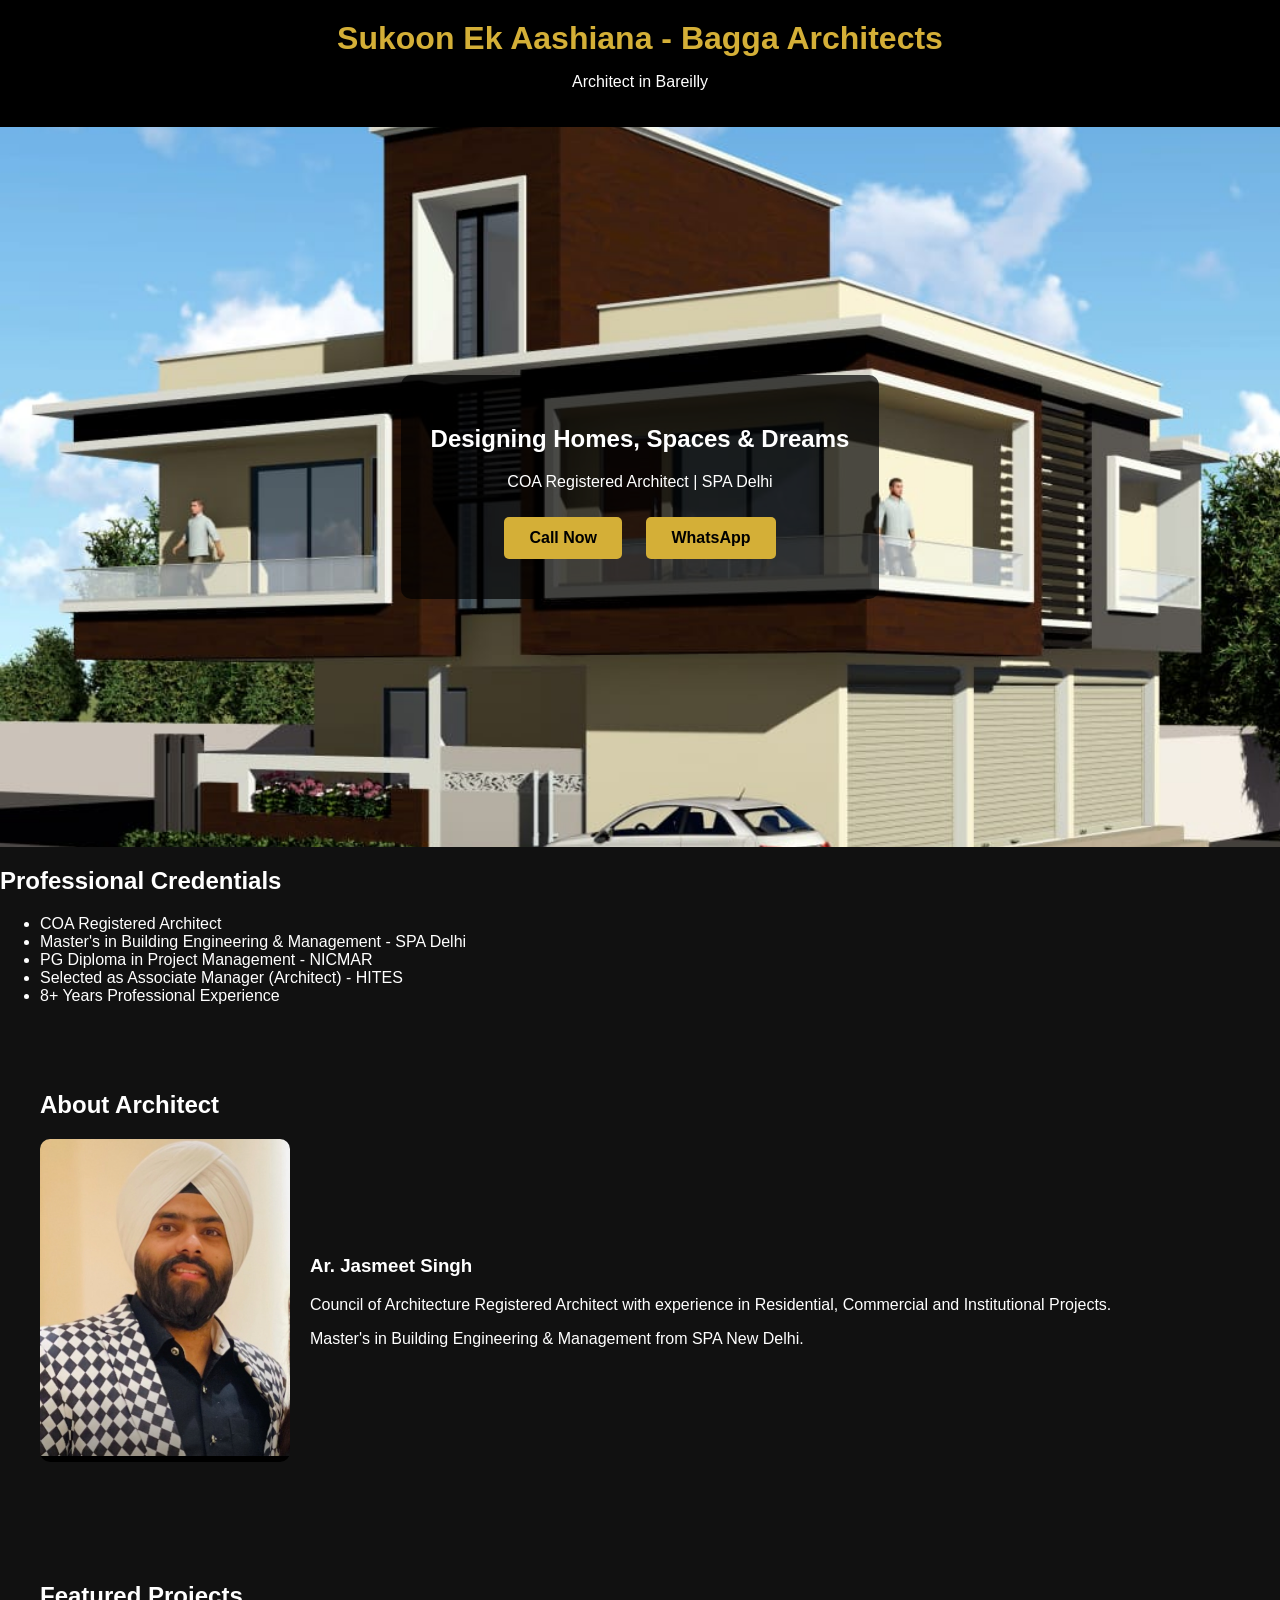
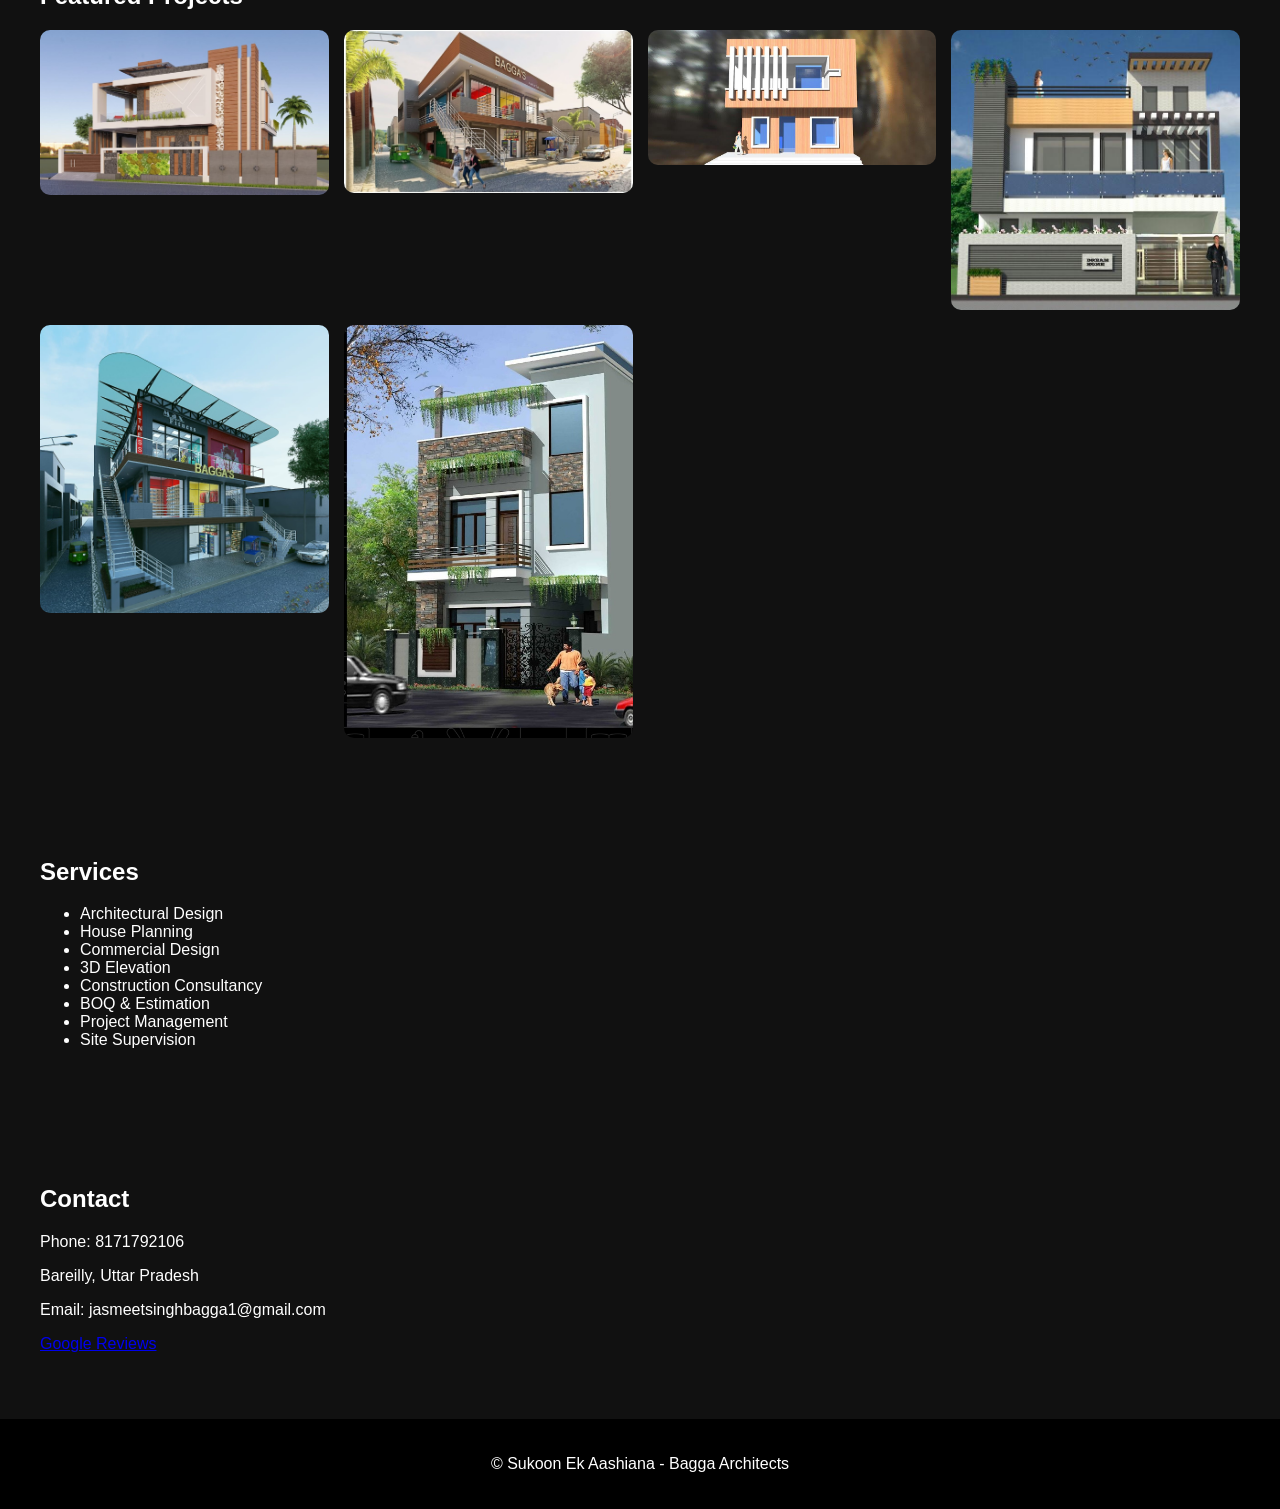
==== index.html @ 209f37e5 "Update index.html" ====
<!DOCTYPE html>
<html lang="en">
<head>
<meta charset="UTF-8">
<meta name="viewport" content="width=device-width, initial-scale=1.0">

<title>Architect in Bareilly | Sukoon Ek Aashiana - Bagga Architects</title>

<meta name="description" content="Architect in Bareilly. Residential, Commercial, Institutional Design, Construction Consultancy, BOQ, Estimation and Project Management by Jasmeet Singh.">

<style>
body{
margin:0;
font-family:Arial,sans-serif;
background:#111;
color:white;
}

header{
background:#000;
padding:20px;
text-align:center;
}

header h1{
color:#d4af37;
margin:0;
}

.hero{
height:80vh;
background:url('Image/hero-house.jpg');
background-size:cover;
background-position:center;
display:flex;
align-items:center;
justify-content:center;
text-align:center;
}

.hero-content{
background:rgba(0,0,0,0.7);
padding:30px;
border-radius:10px;
}

.btn{
display:inline-block;
margin:10px;
padding:12px 25px;
background:#d4af37;
color:black;
text-decoration:none;
font-weight:bold;
border-radius:5px;
}

section{
padding:50px 20px;
max-width:1200px;
margin:auto;
}

.gallery{
display:grid;
grid-template-columns:repeat(auto-fit,minmax(250px,1fr));
gap:15px;
}

.gallery img{
width:100%;
border-radius:10px;
}

.about{
display:flex;
flex-wrap:wrap;
gap:20px;
align-items:center;
}

.about img{
width:250px;
border-radius:10px;
}

footer{
background:#000;
padding:20px;
text-align:center;
}
</style>
</head>

<body>

<header>
<h1>Sukoon Ek Aashiana - Bagga Architects</h1>
<p>Architect in Bareilly</p>
</header>

<div class="hero">
<div class="hero-content">
<h2>Designing Homes, Spaces & Dreams</h2>
<p>COA Registered Architect | SPA Delhi</p>

<a class="btn" href="tel:+918171792106">Call Now</a>

<a class="btn" href="https://wa.me/918171792106">
WhatsApp
</a>
</div>
</div>

  <h2>Professional Credentials</h2>

<ul>
<li>COA Registered Architect</li>
<li>Master's in Building Engineering & Management - SPA Delhi</li>
<li>PG Diploma in Project Management - NICMAR</li>
<li>Selected as Associate Manager (Architect) - HITES</li>
<li>8+ Years Professional Experience</li>
</ul>
<section>
<h2>About Architect</h2>

<div class="about">

<img src="Image/jasmeet.jpg">

<div>
<h3>Ar. Jasmeet Singh</h3>

<p>
Council of Architecture Registered Architect with experience in
Residential, Commercial and Institutional Projects.
</p>

<p>
Master's in Building Engineering & Management from SPA New Delhi.
</p>

</div>

</div>

</section>

<section>

<h2>Featured Projects</h2>

<div class="gallery">

<img src="Image/project1.jpeg">
<img src="Image/project2.jpg">
<img src="Image/project11.jpg">
<img src="Image/project12.jpg">
<img src="Image/project14.jpg">
<img src="Image/project15.jpg">

</div>

</section>

<section>

<h2>Services</h2>

<ul>
<li>Architectural Design</li>
<li>House Planning</li>
<li>Commercial Design</li>
<li>3D Elevation</li>
<li>Construction Consultancy</li>
<li>BOQ & Estimation</li>
<li>Project Management</li>
<li>Site Supervision</li>
</ul>

</section>

<section>

<h2>Contact</h2>

<p>Phone: 8171792106</p>

<p>Bareilly, Uttar Pradesh</p>
<p>Email: jasmeetsinghbagga1@gmail.com</p>
  <p><a href="https://share.google/xzBIRqUOf7wtdT0RO">Google Reviews</a></p>
</section>

<footer>

<p>© Sukoon Ek Aashiana - Bagga Architects</p>

</footer>

</body>
</html>
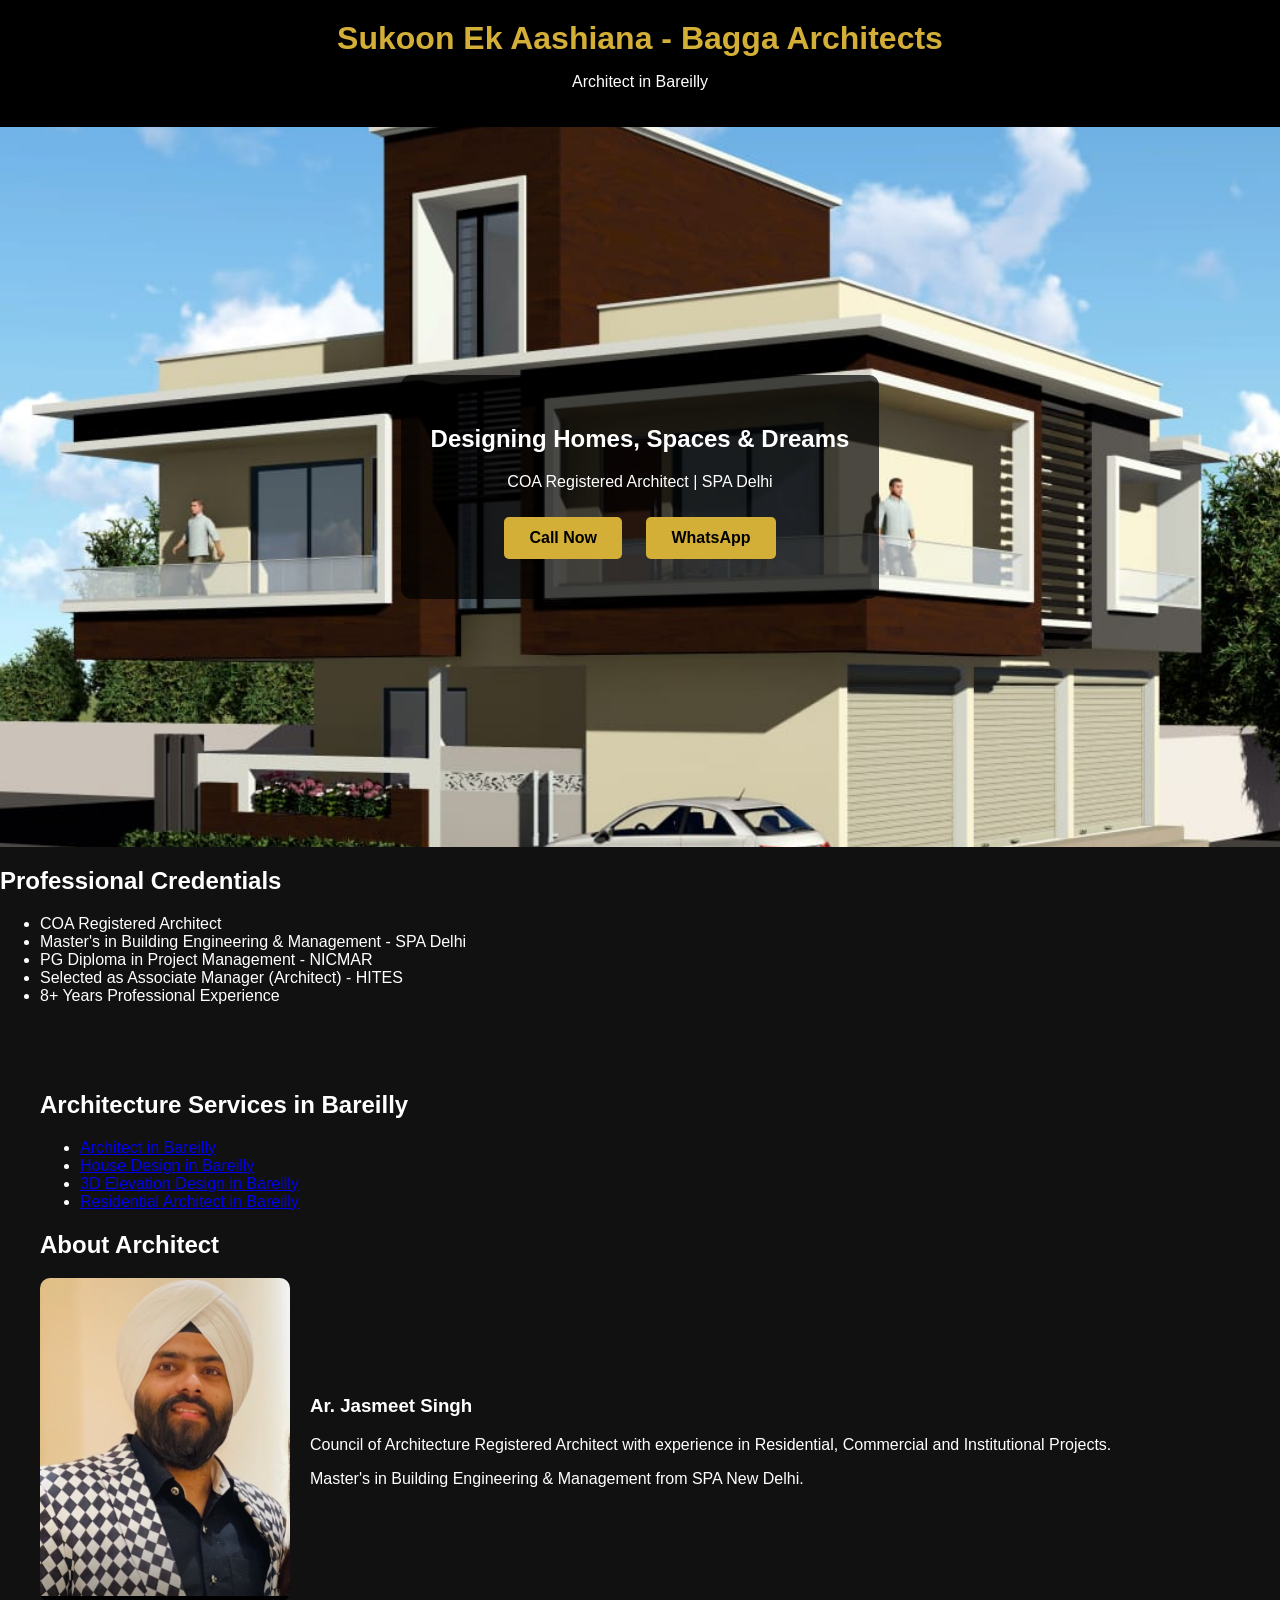
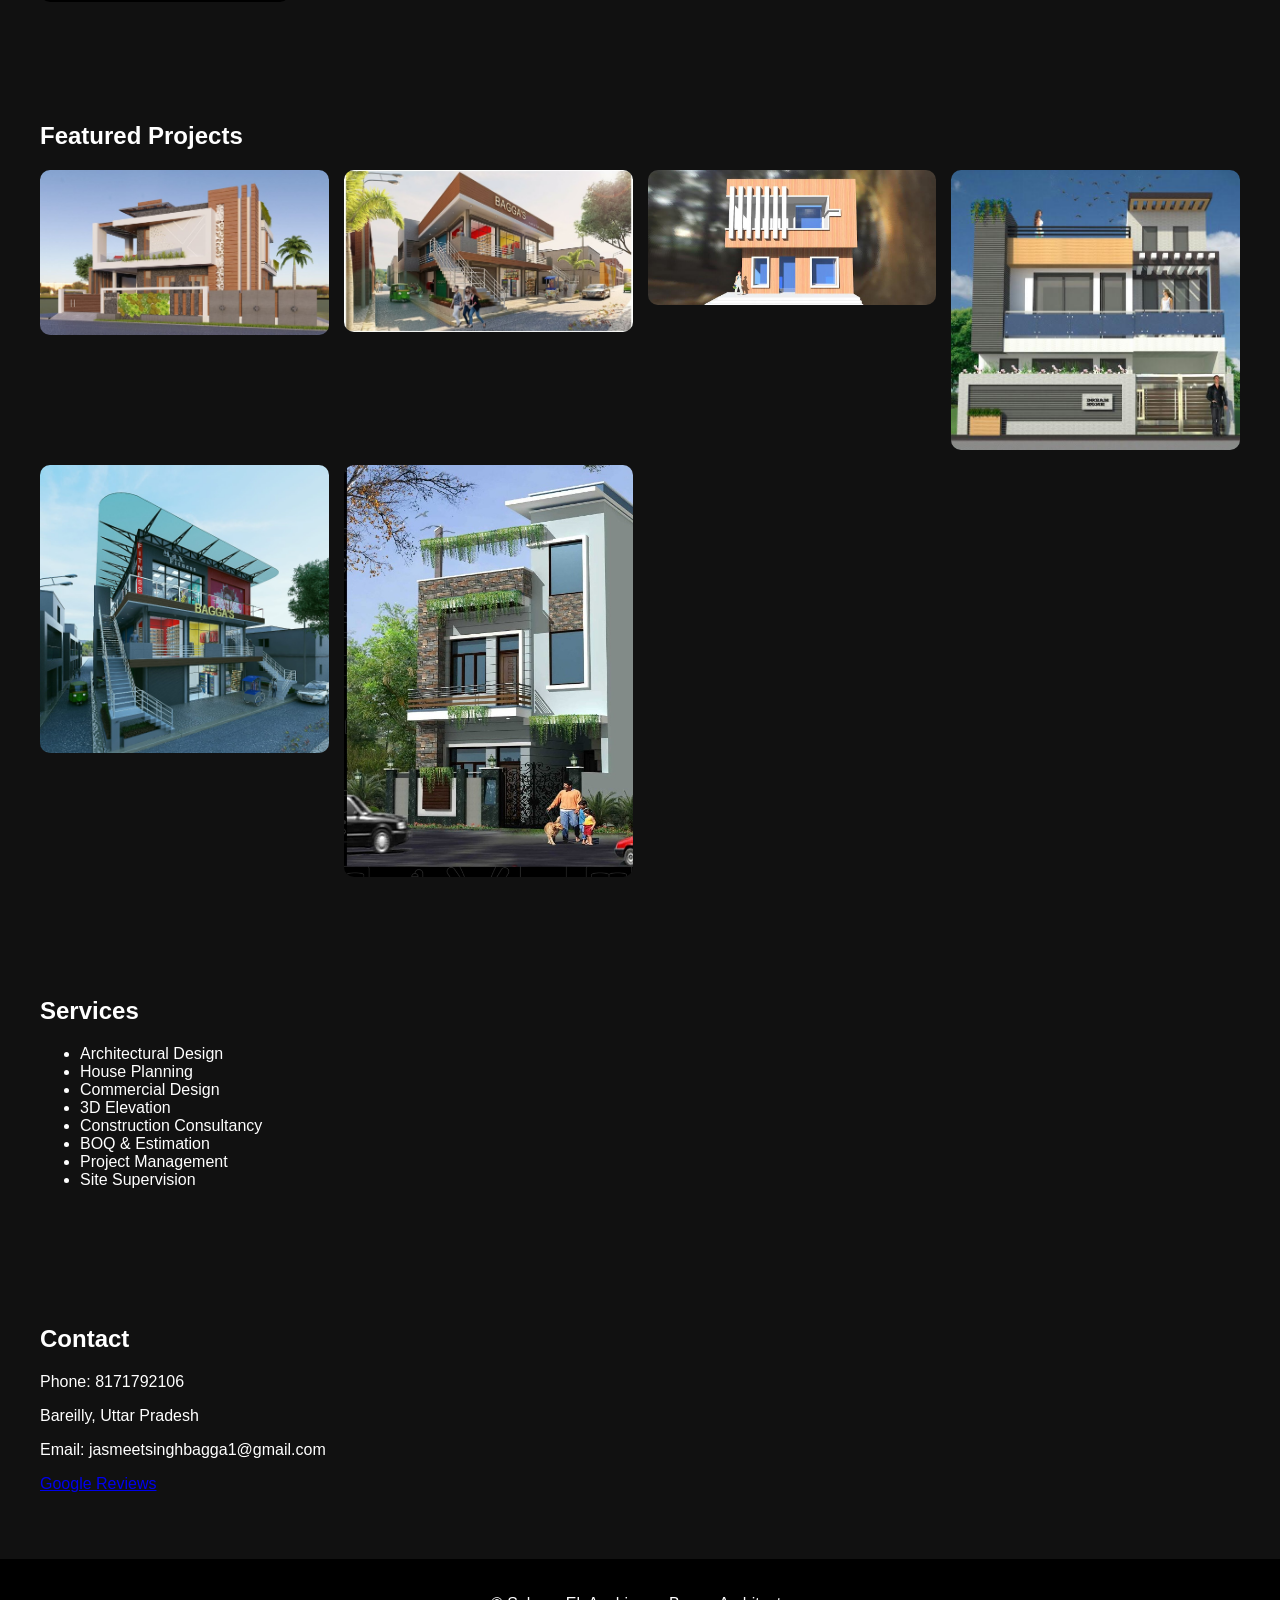
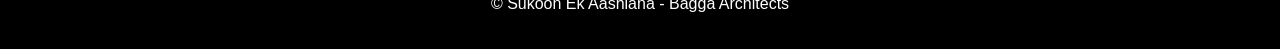
==== commit 12629404: "Update index.html" ====
--- a/index.html
+++ b/index.html
@@ -122,6 +122,14 @@
 <li>8+ Years Professional Experience</li>
 </ul>
 <section>
+  <h2>Architecture Services in Bareilly</h2>
+
+<ul>
+<li><a href="architect-in-bareilly.html">Architect in Bareilly</a></li>
+<li><a href="house-design-in-bareilly.html">House Design in Bareilly</a></li>
+<li><a href="3d-elevation-design-bareilly.html">3D Elevation Design in Bareilly</a></li>
+<li><a href="residential-architect-bareilly.html">Residential Architect in Bareilly</a></li>
+</ul>
 <h2>About Architect</h2>
 
 <div class="about">
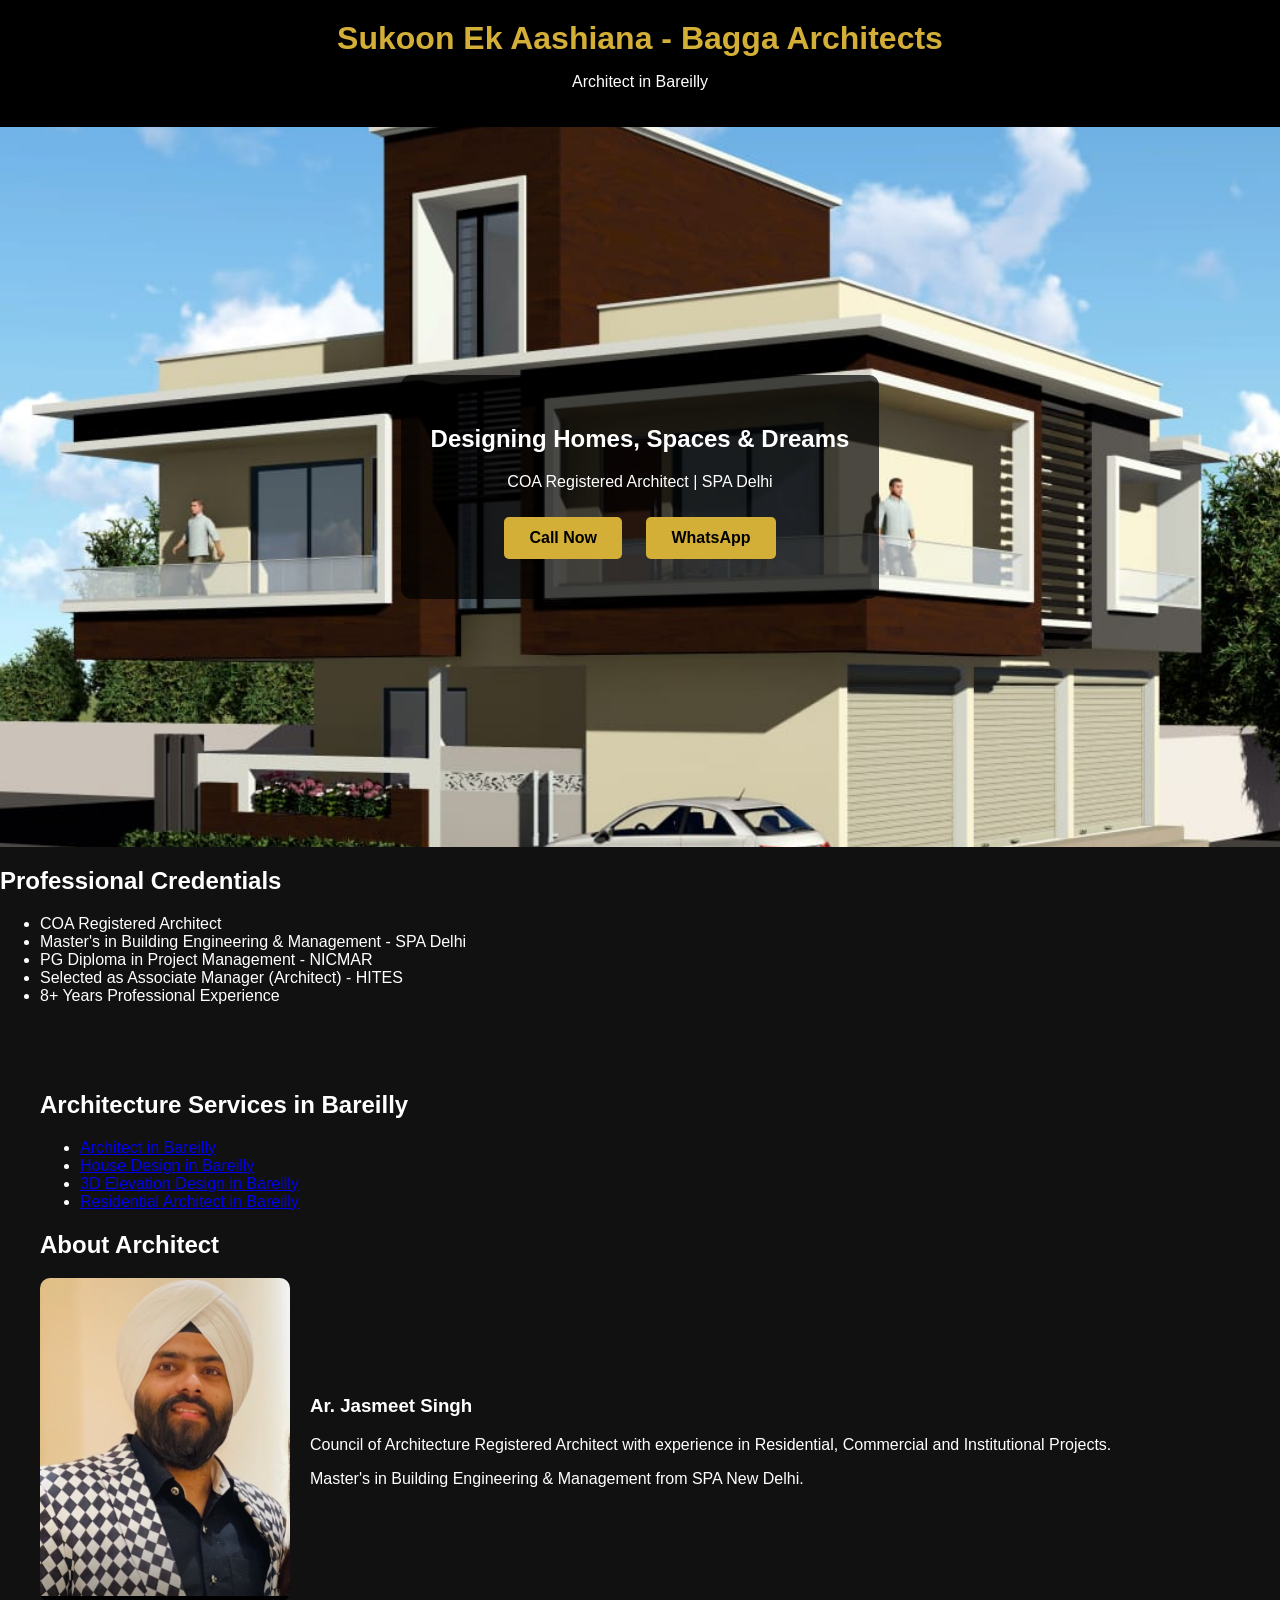
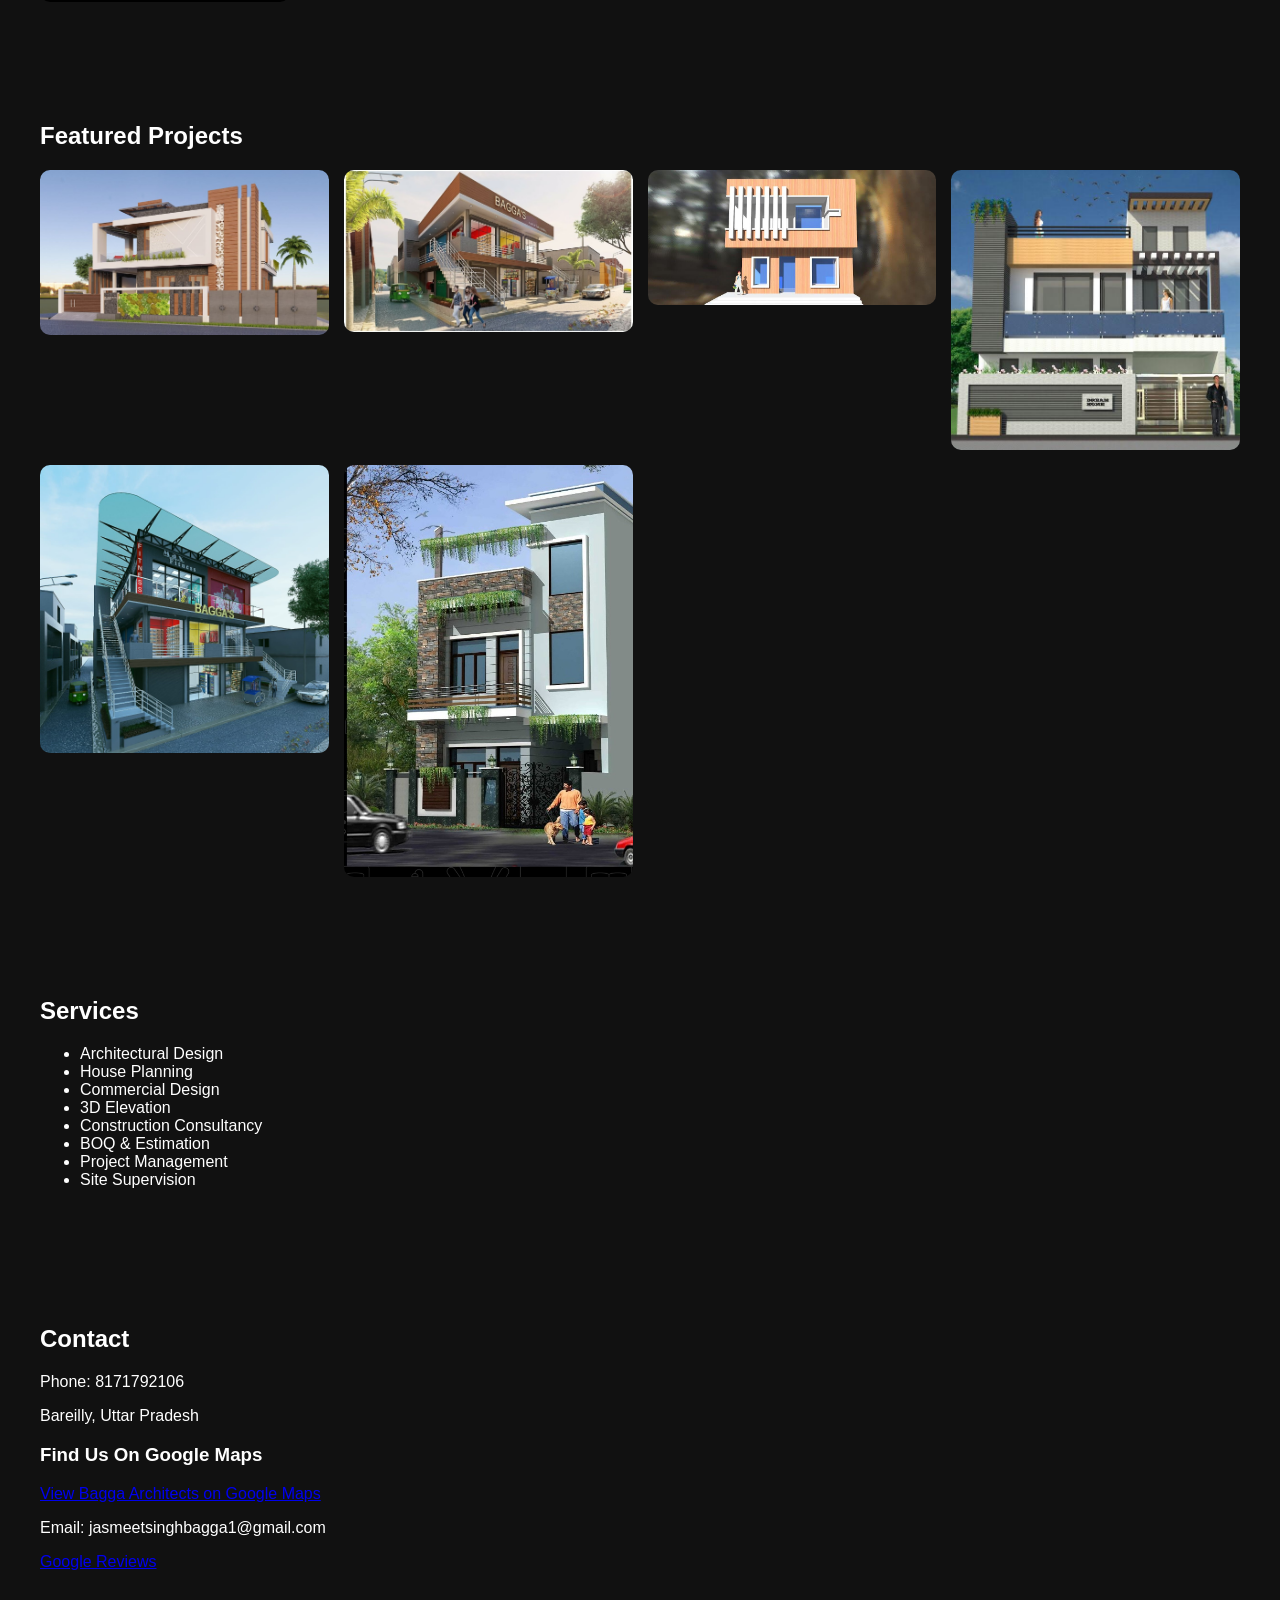
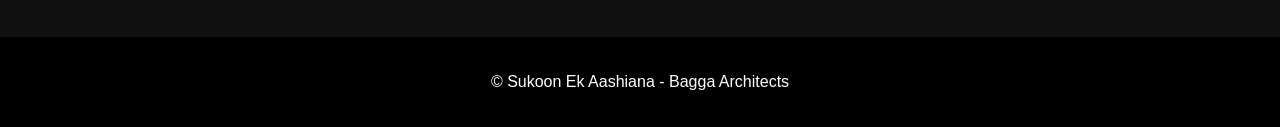
==== commit 6fd5b83e: "Update index.html" ====
--- a/index.html
+++ b/index.html
@@ -195,6 +195,13 @@
 <p>Phone: 8171792106</p>
 
 <p>Bareilly, Uttar Pradesh</p>
+  <h3>Find Us On Google Maps</h3>
+
+<p>
+<a href="https://maps.app.goo.gl/VKRRANq7uFCwUkdYA" target="_blank">
+View Bagga Architects on Google Maps
+</a>
+</p>
 <p>Email: jasmeetsinghbagga1@gmail.com</p>
   <p><a href="https://share.google/xzBIRqUOf7wtdT0RO">Google Reviews</a></p>
 </section>
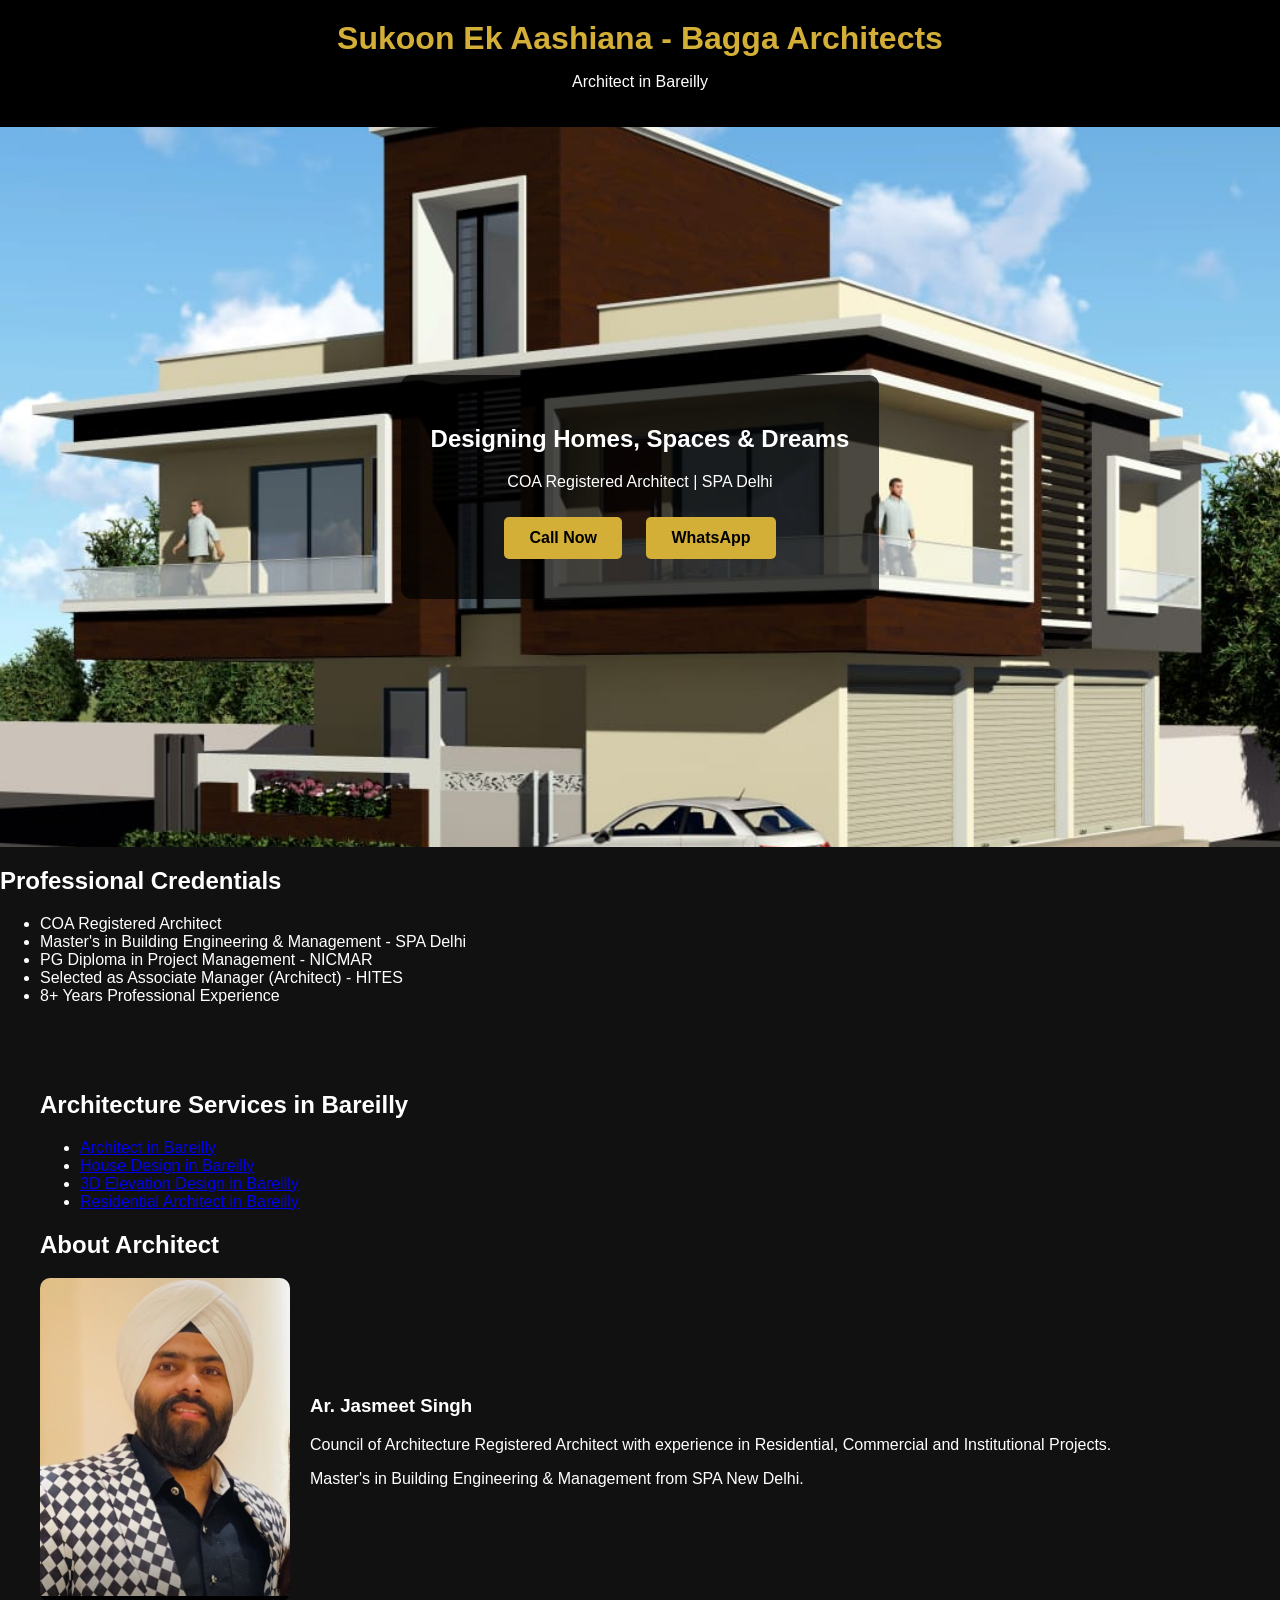
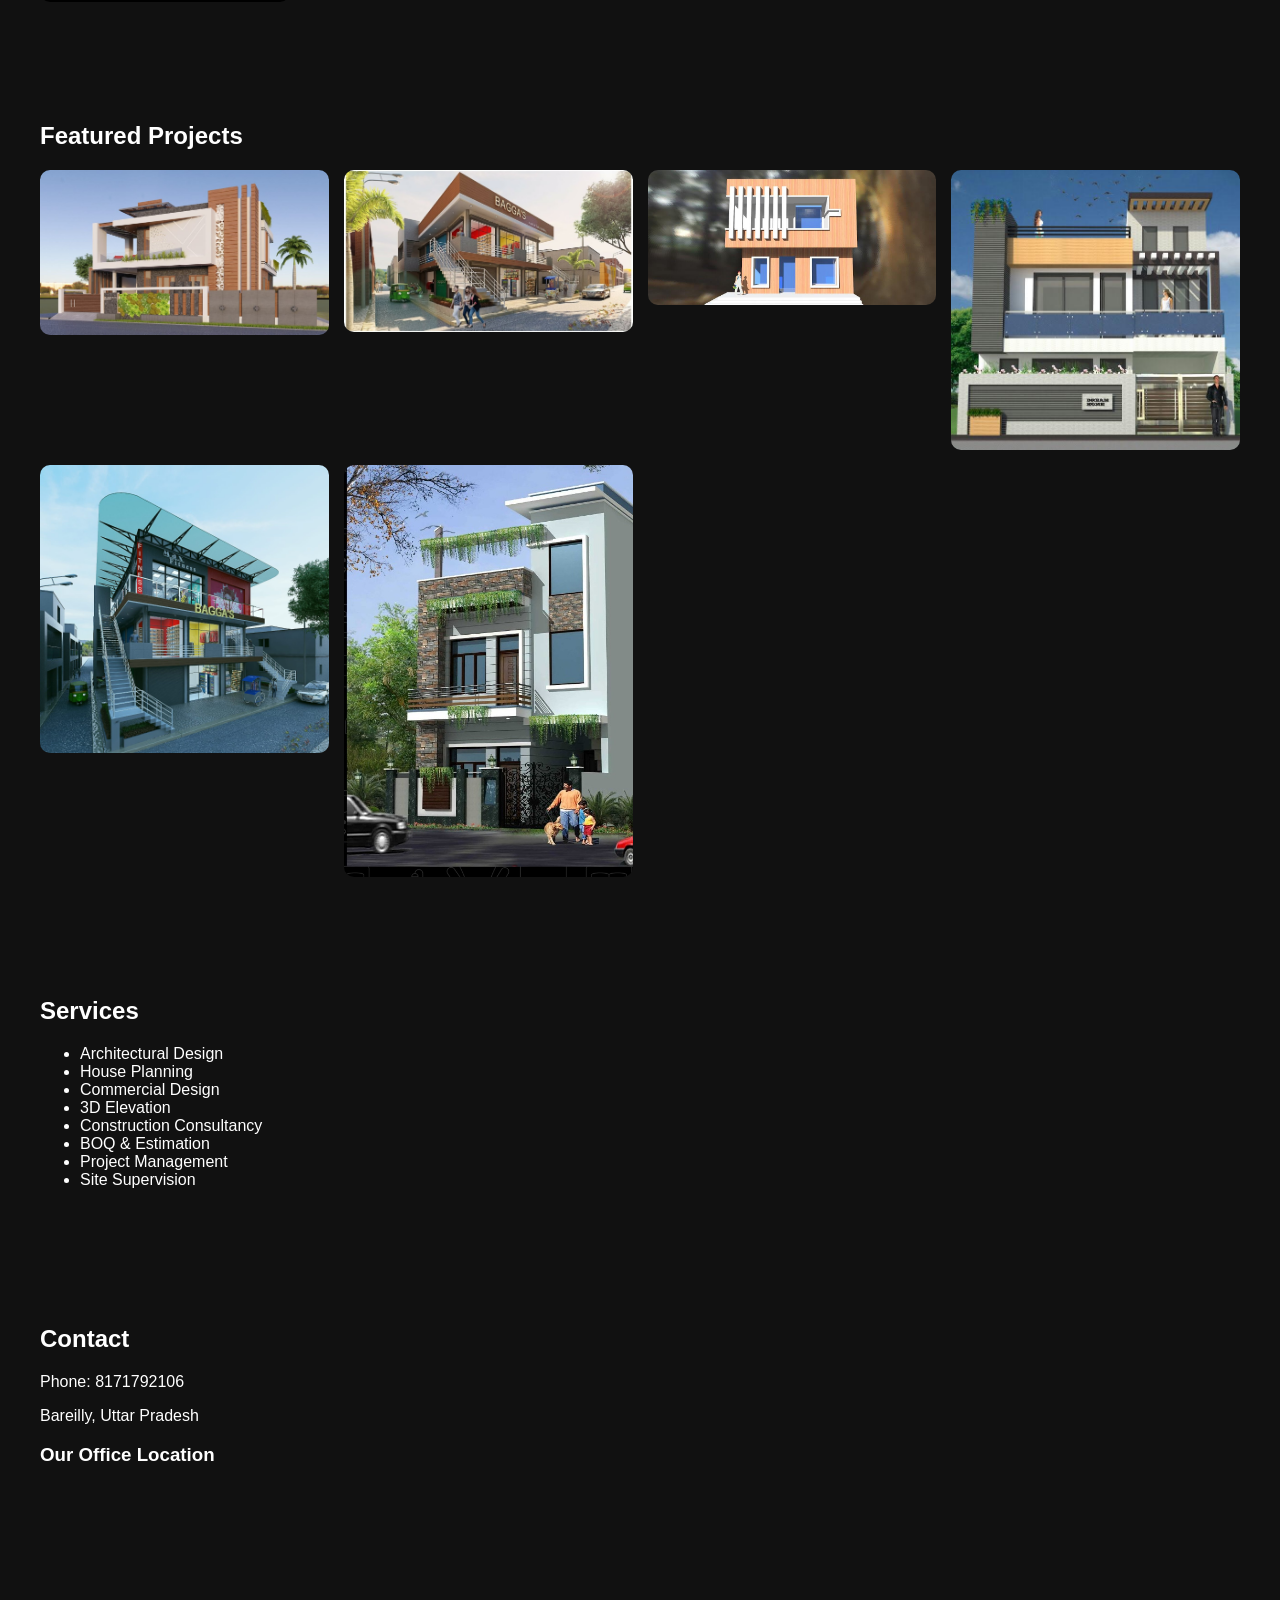
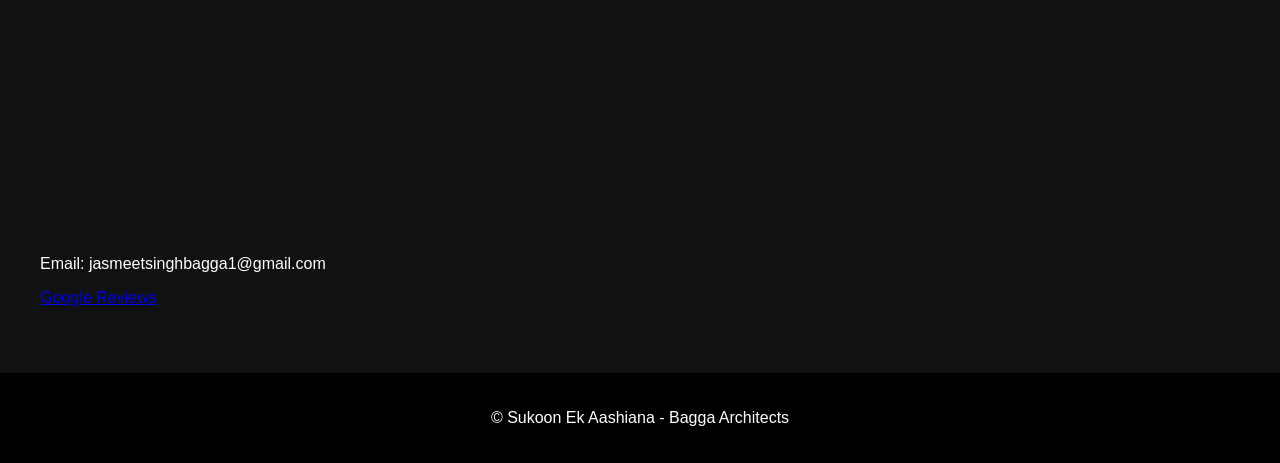
==== commit f03b2e61: "Update index.html" ====
--- a/index.html
+++ b/index.html
@@ -195,13 +195,17 @@
 <p>Phone: 8171792106</p>
 
 <p>Bareilly, Uttar Pradesh</p>
-  <h3>Find Us On Google Maps</h3>
-
-<p>
-<a href="https://maps.app.goo.gl/VKRRANq7uFCwUkdYA" target="_blank">
-View Bagga Architects on Google Maps
-</a>
-</p>
+  <h3>Our Office Location</h3>
+
+<iframe
+src="https://www.google.com/maps/embed?pb=!1m18!1m12!1m3!1d3511.6500012815454!2d79.39965247502306!3d28.339191797341957!2m3!1f0!2f0!3f0!3m2!1i1024!2i768!4f13.1!3m3!1m2!1s0x39a000b80d1561a7%3A0x9f1533798fb9801b!2sSukoon-Ek%20Aashiana%20-Bagga%20Architects%20(%40jva%20architects)!5e0!3m2!1sen!2sin!4v1781080346989!5m2!1sen!2sin"
+width="100%"
+height="350"
+style="border:0;"
+allowfullscreen=""
+loading="lazy"
+referrerpolicy="no-referrer-when-downgrade">
+</iframe>
 <p>Email: jasmeetsinghbagga1@gmail.com</p>
   <p><a href="https://share.google/xzBIRqUOf7wtdT0RO">Google Reviews</a></p>
 </section>
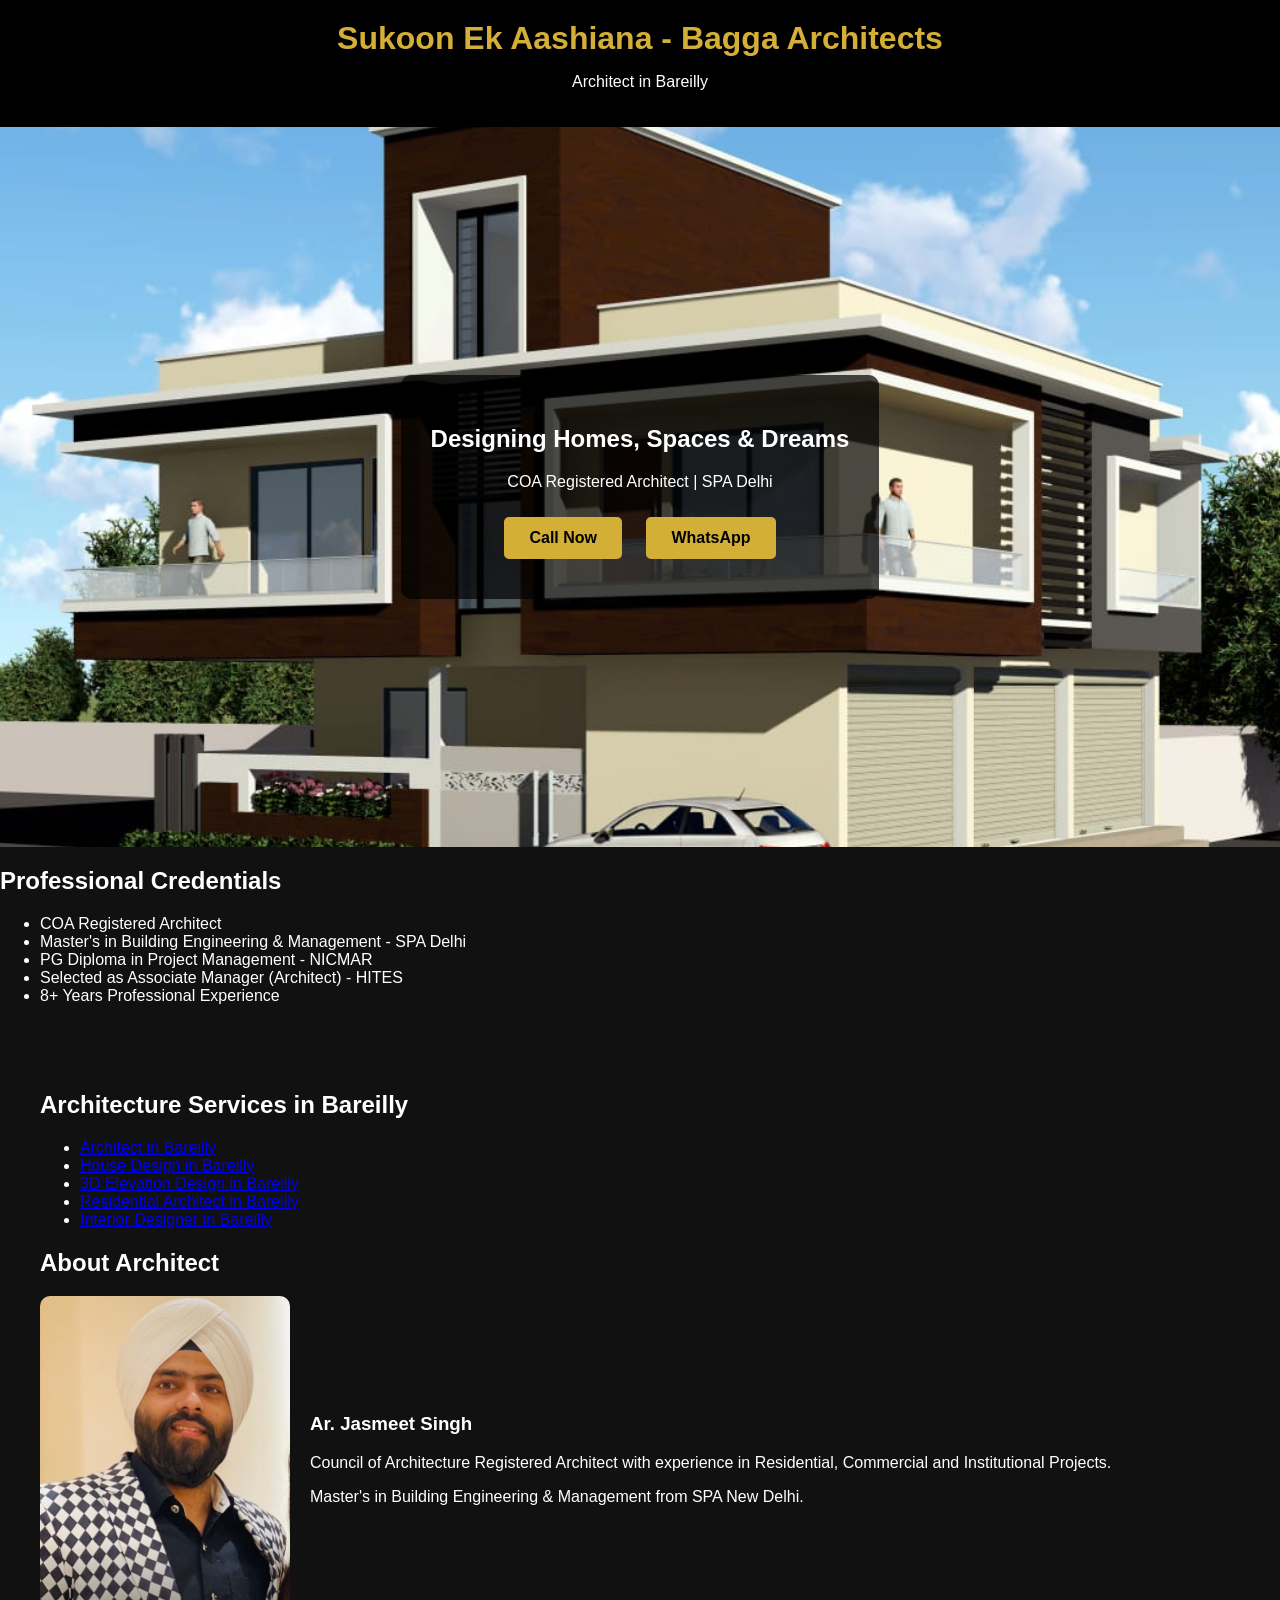
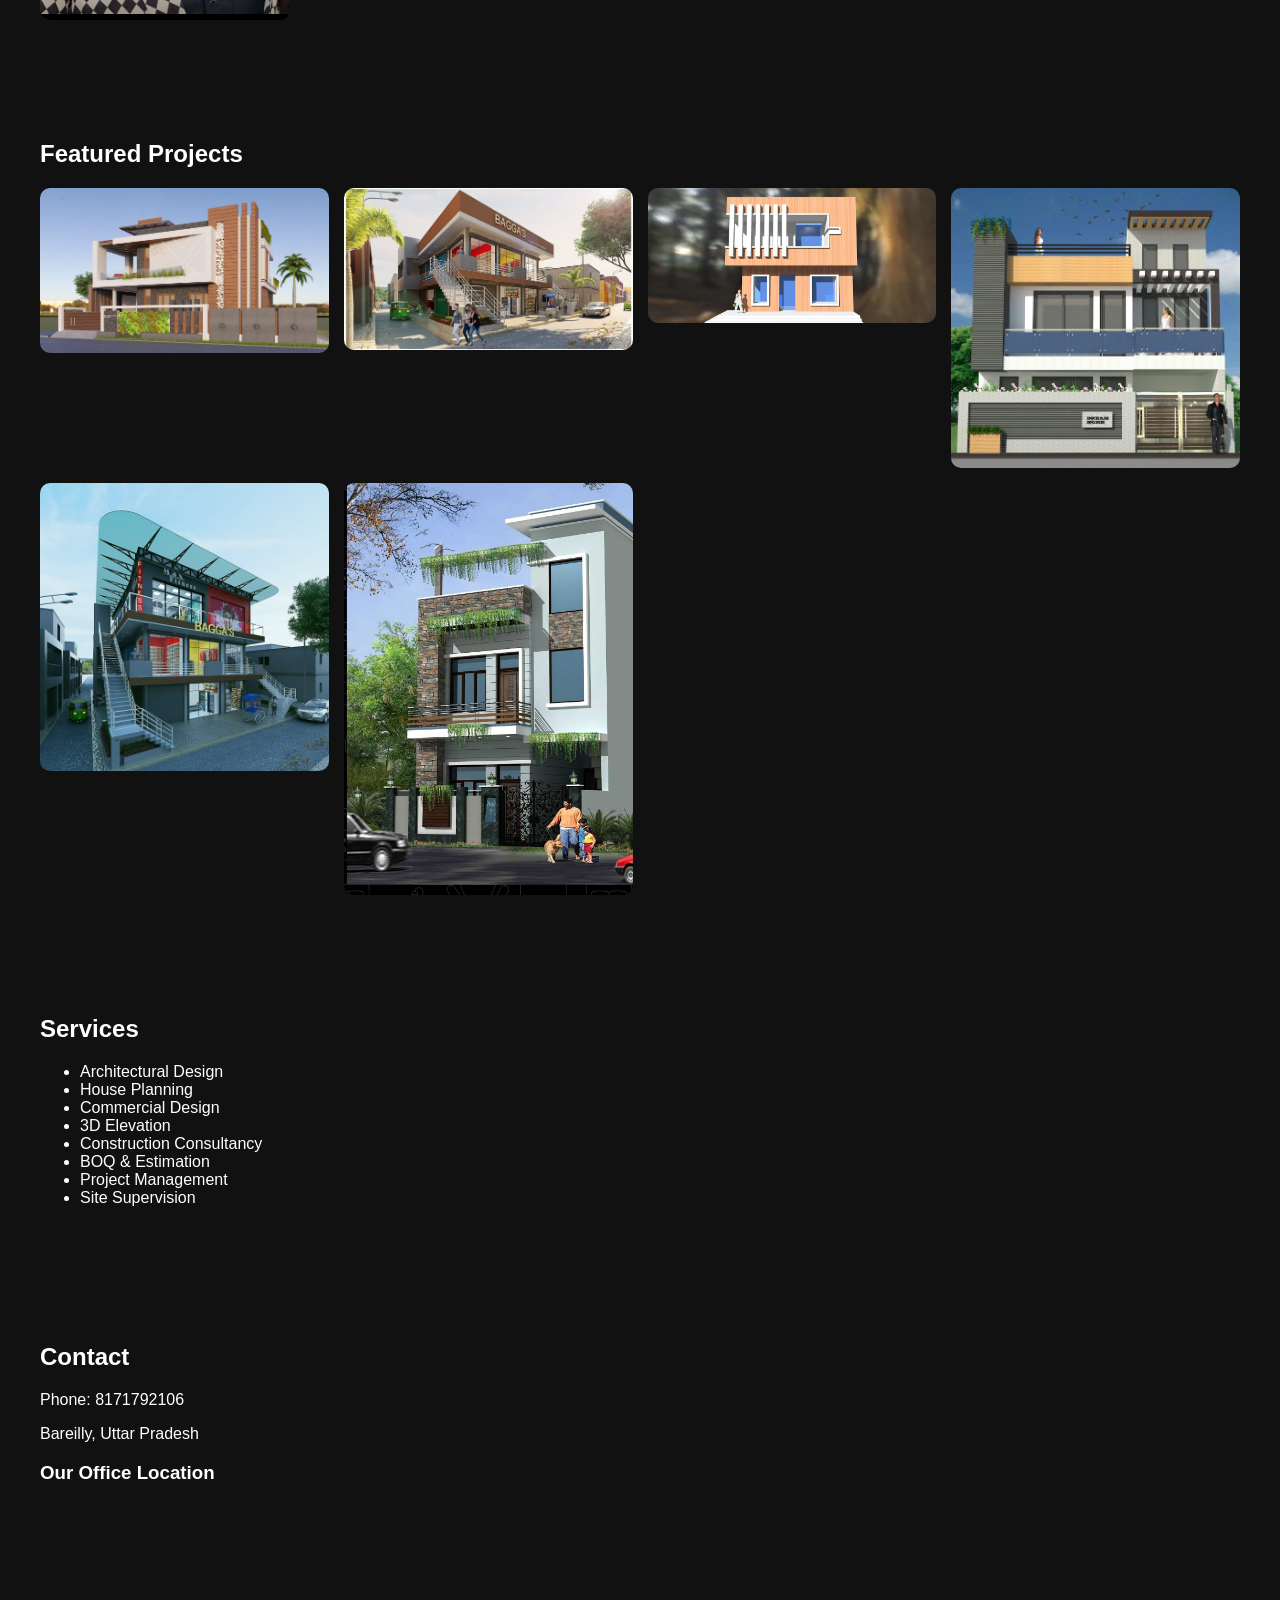
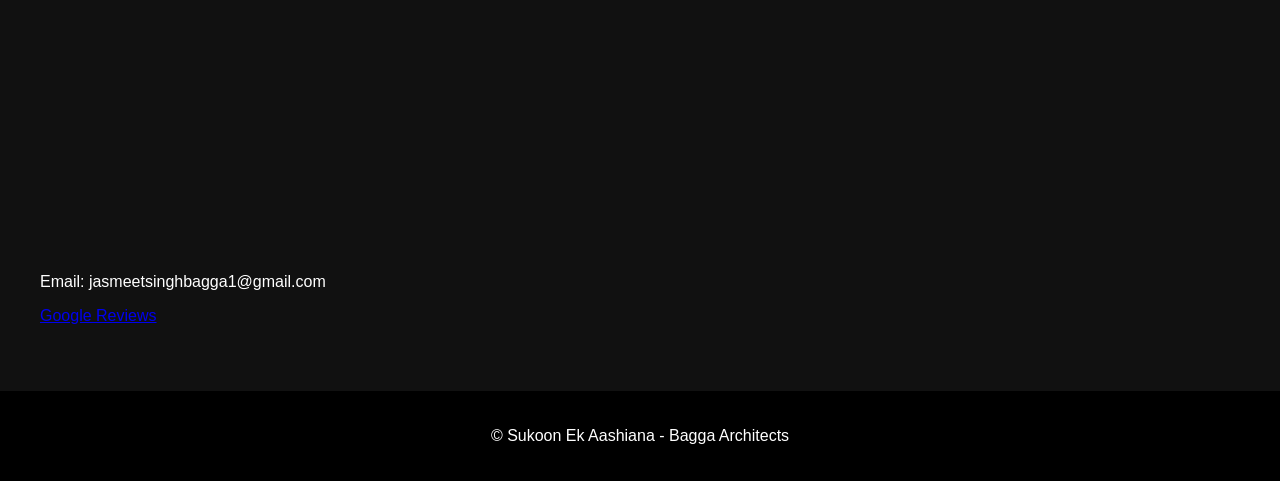
==== commit 8beb2744: "Update index.html" ====
--- a/index.html
+++ b/index.html
@@ -129,6 +129,11 @@
 <li><a href="house-design-in-bareilly.html">House Design in Bareilly</a></li>
 <li><a href="3d-elevation-design-bareilly.html">3D Elevation Design in Bareilly</a></li>
 <li><a href="residential-architect-bareilly.html">Residential Architect in Bareilly</a></li>
+  <li>
+<a href="interior-designer-in-bareilly.html">
+Interior Designer in Bareilly
+</a>
+</li>
 </ul>
 <h2>About Architect</h2>
 
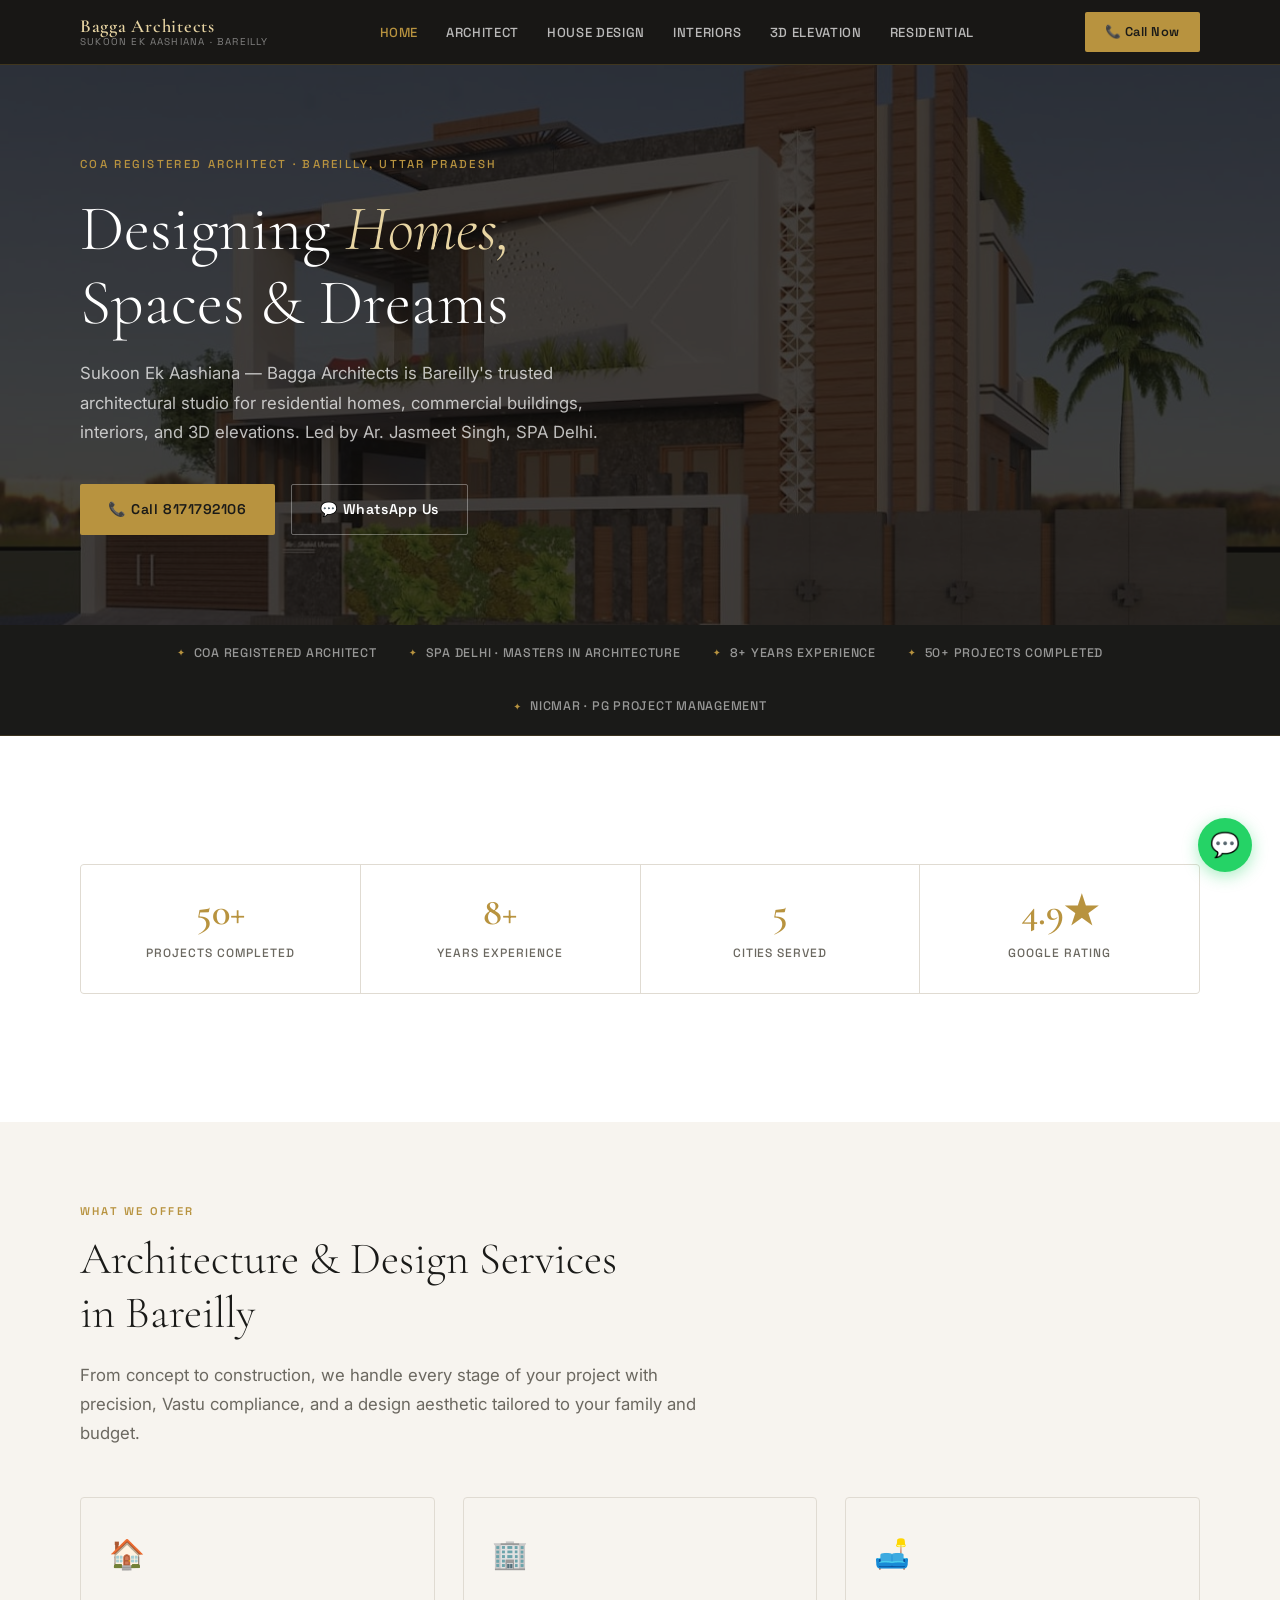
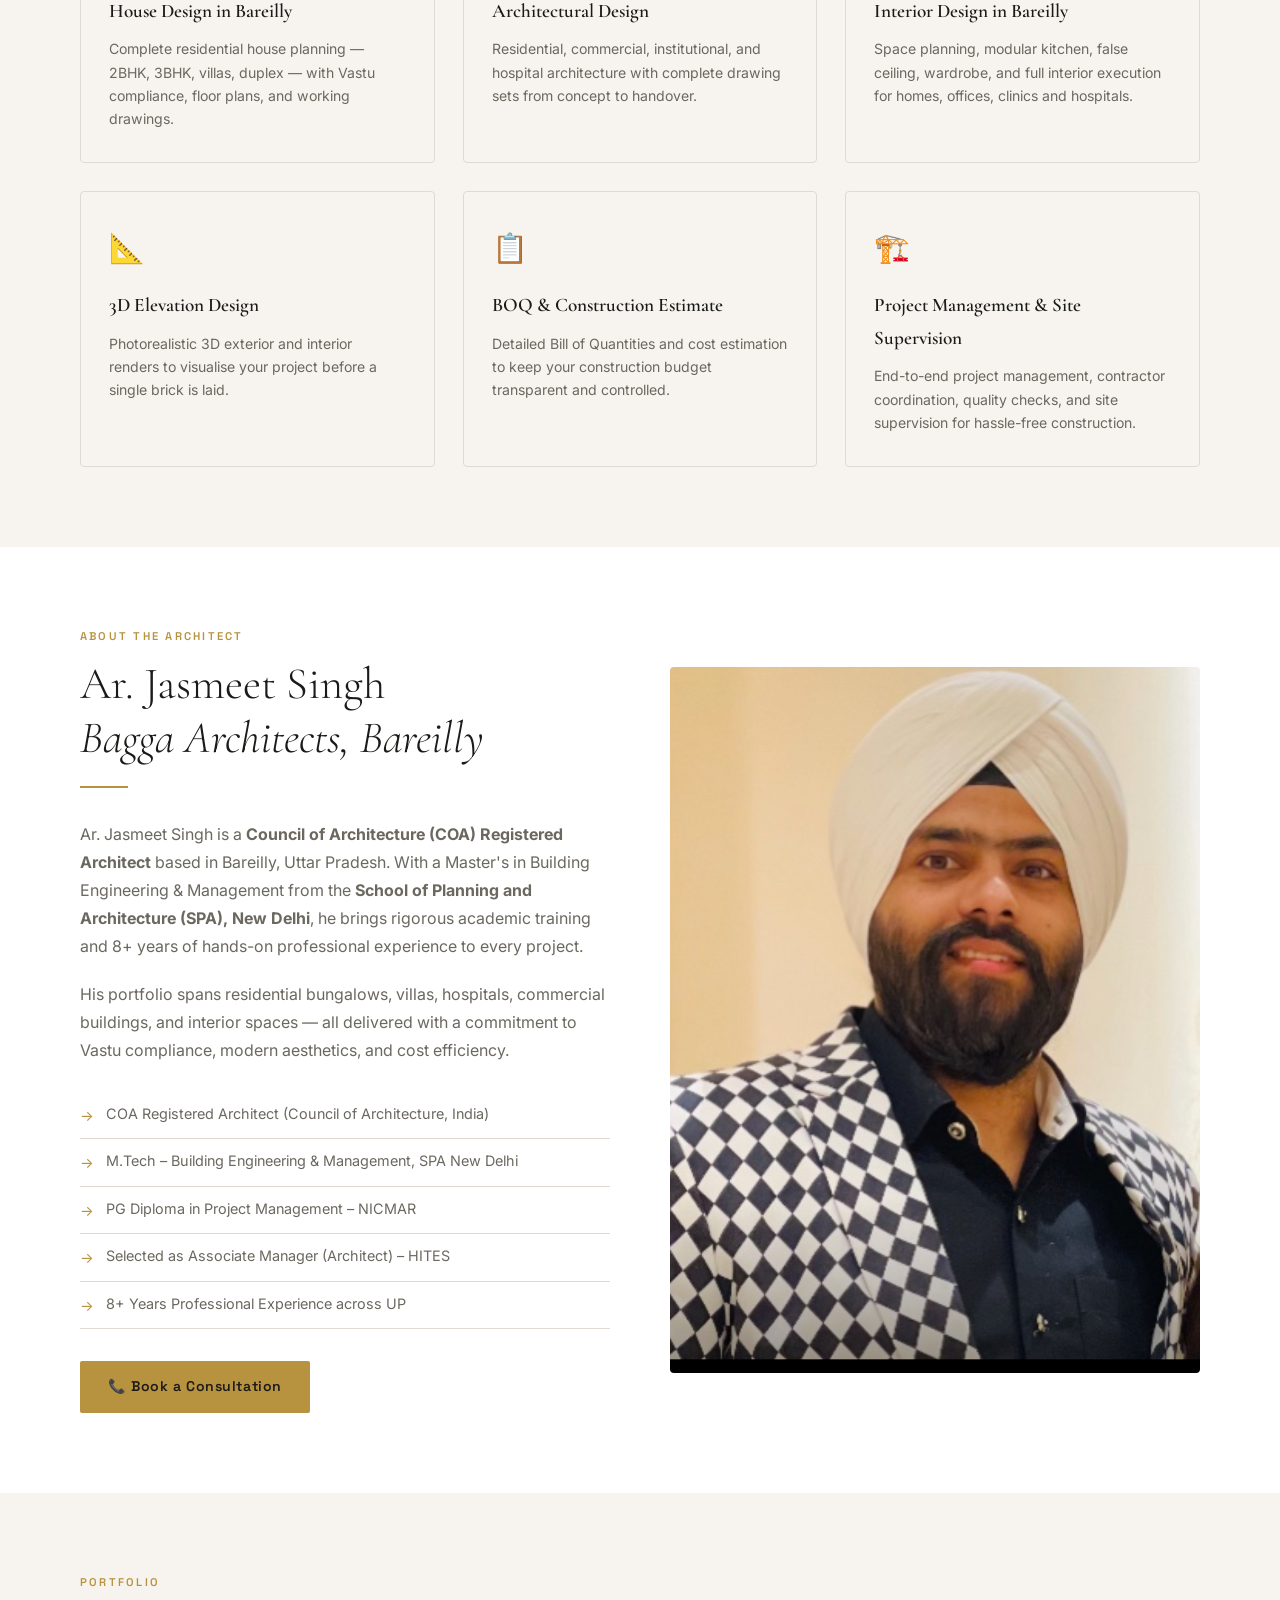
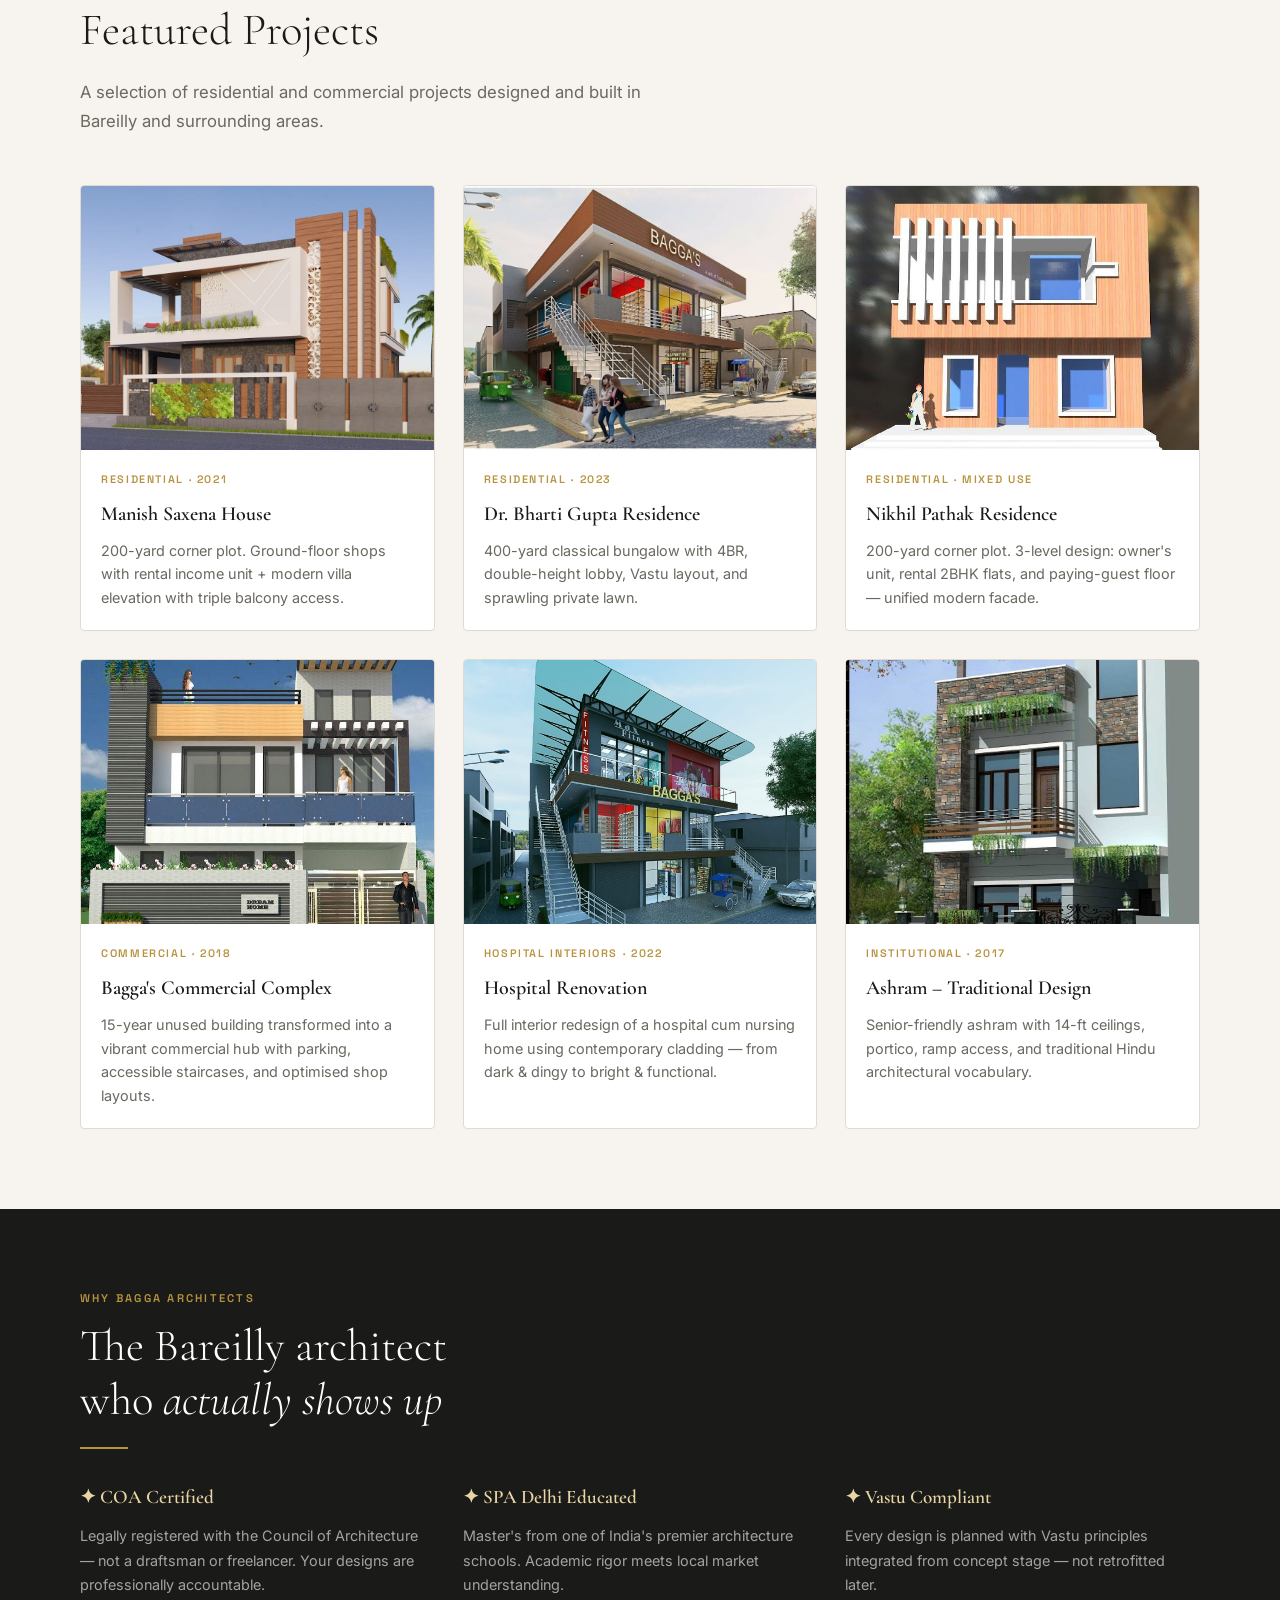
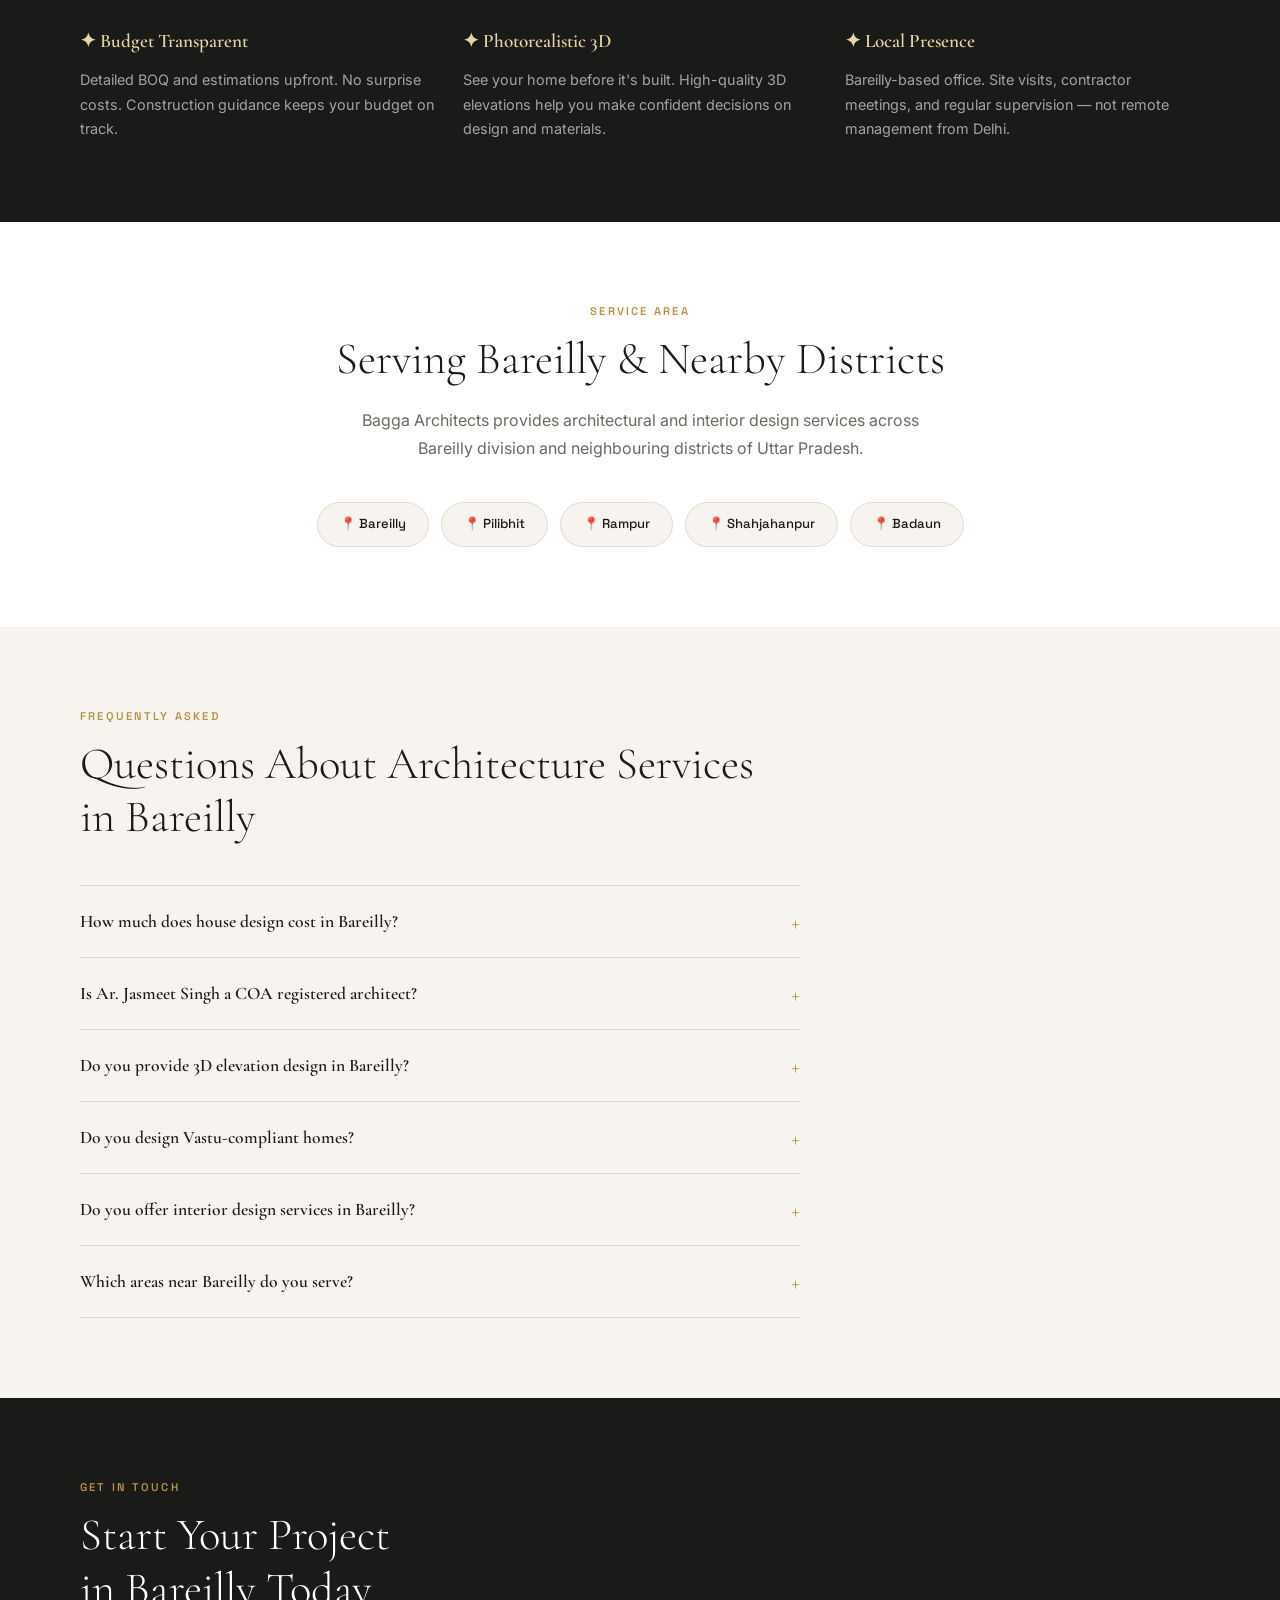
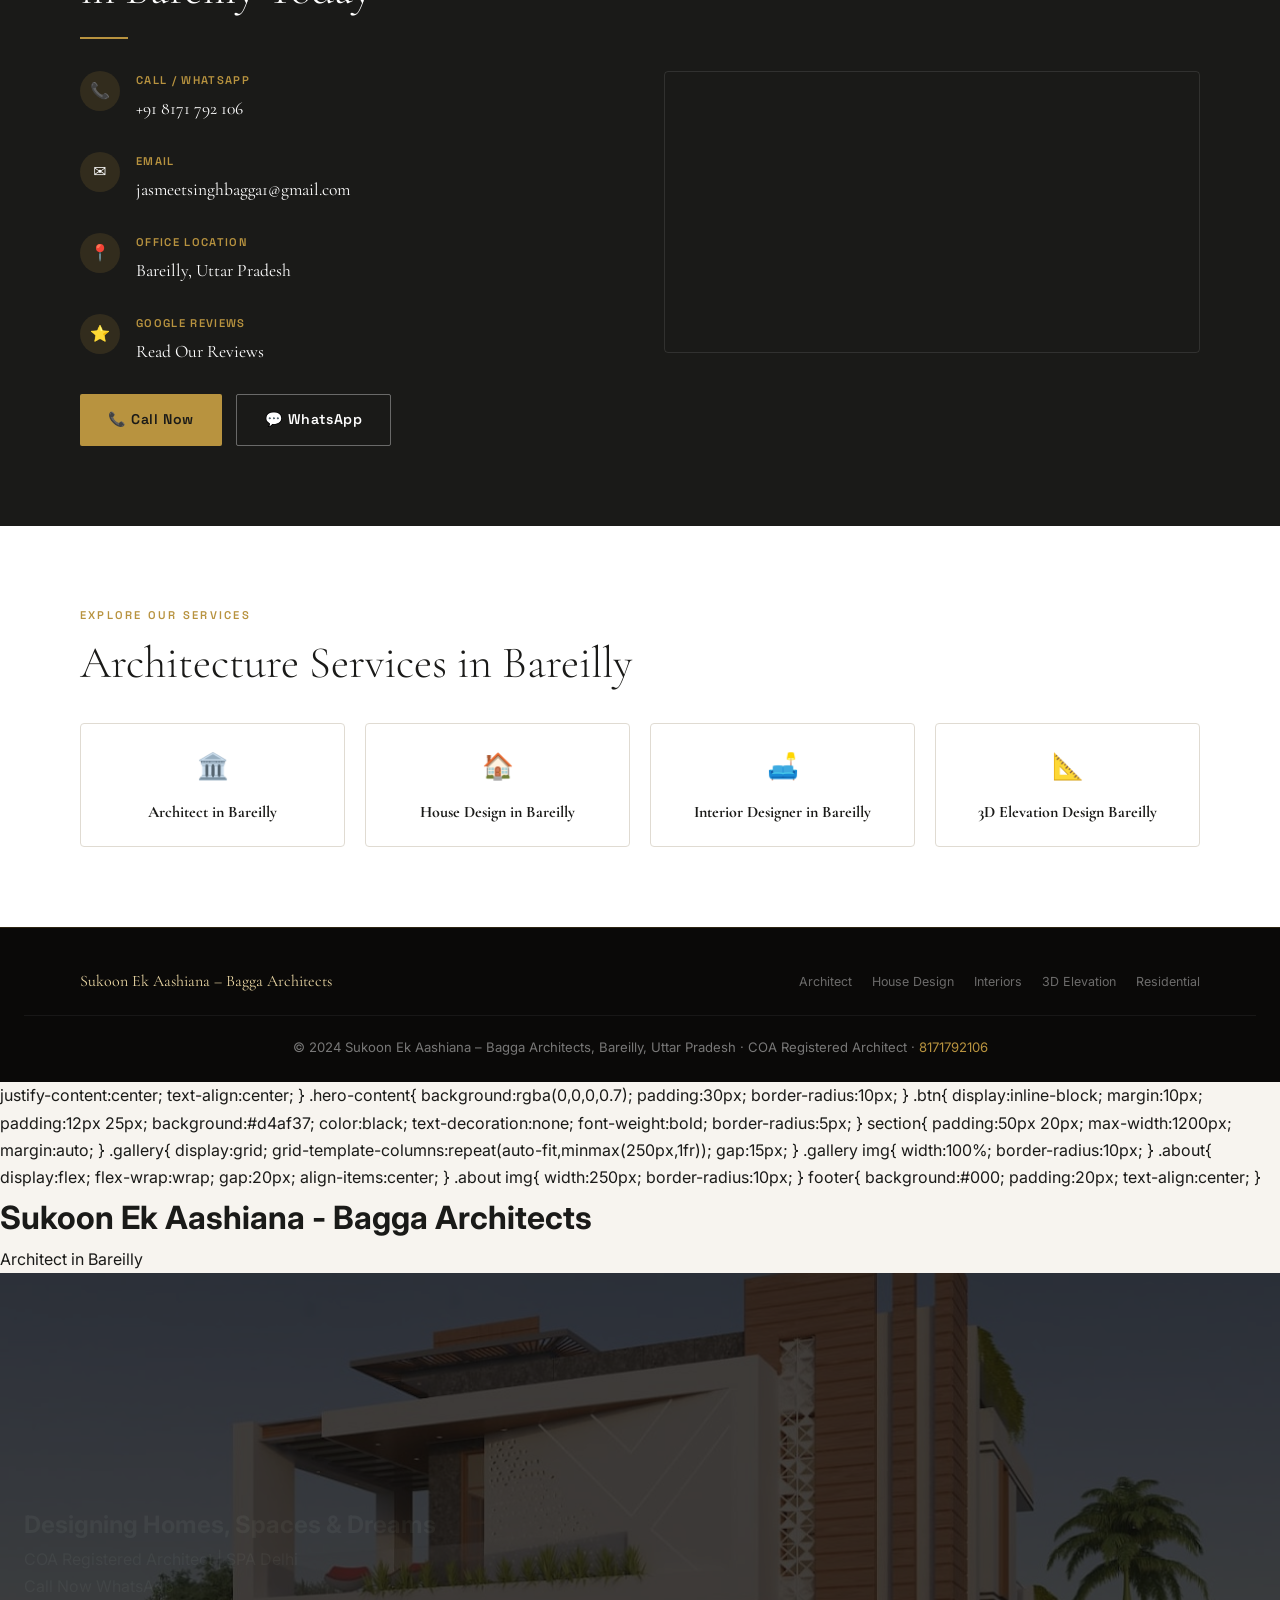
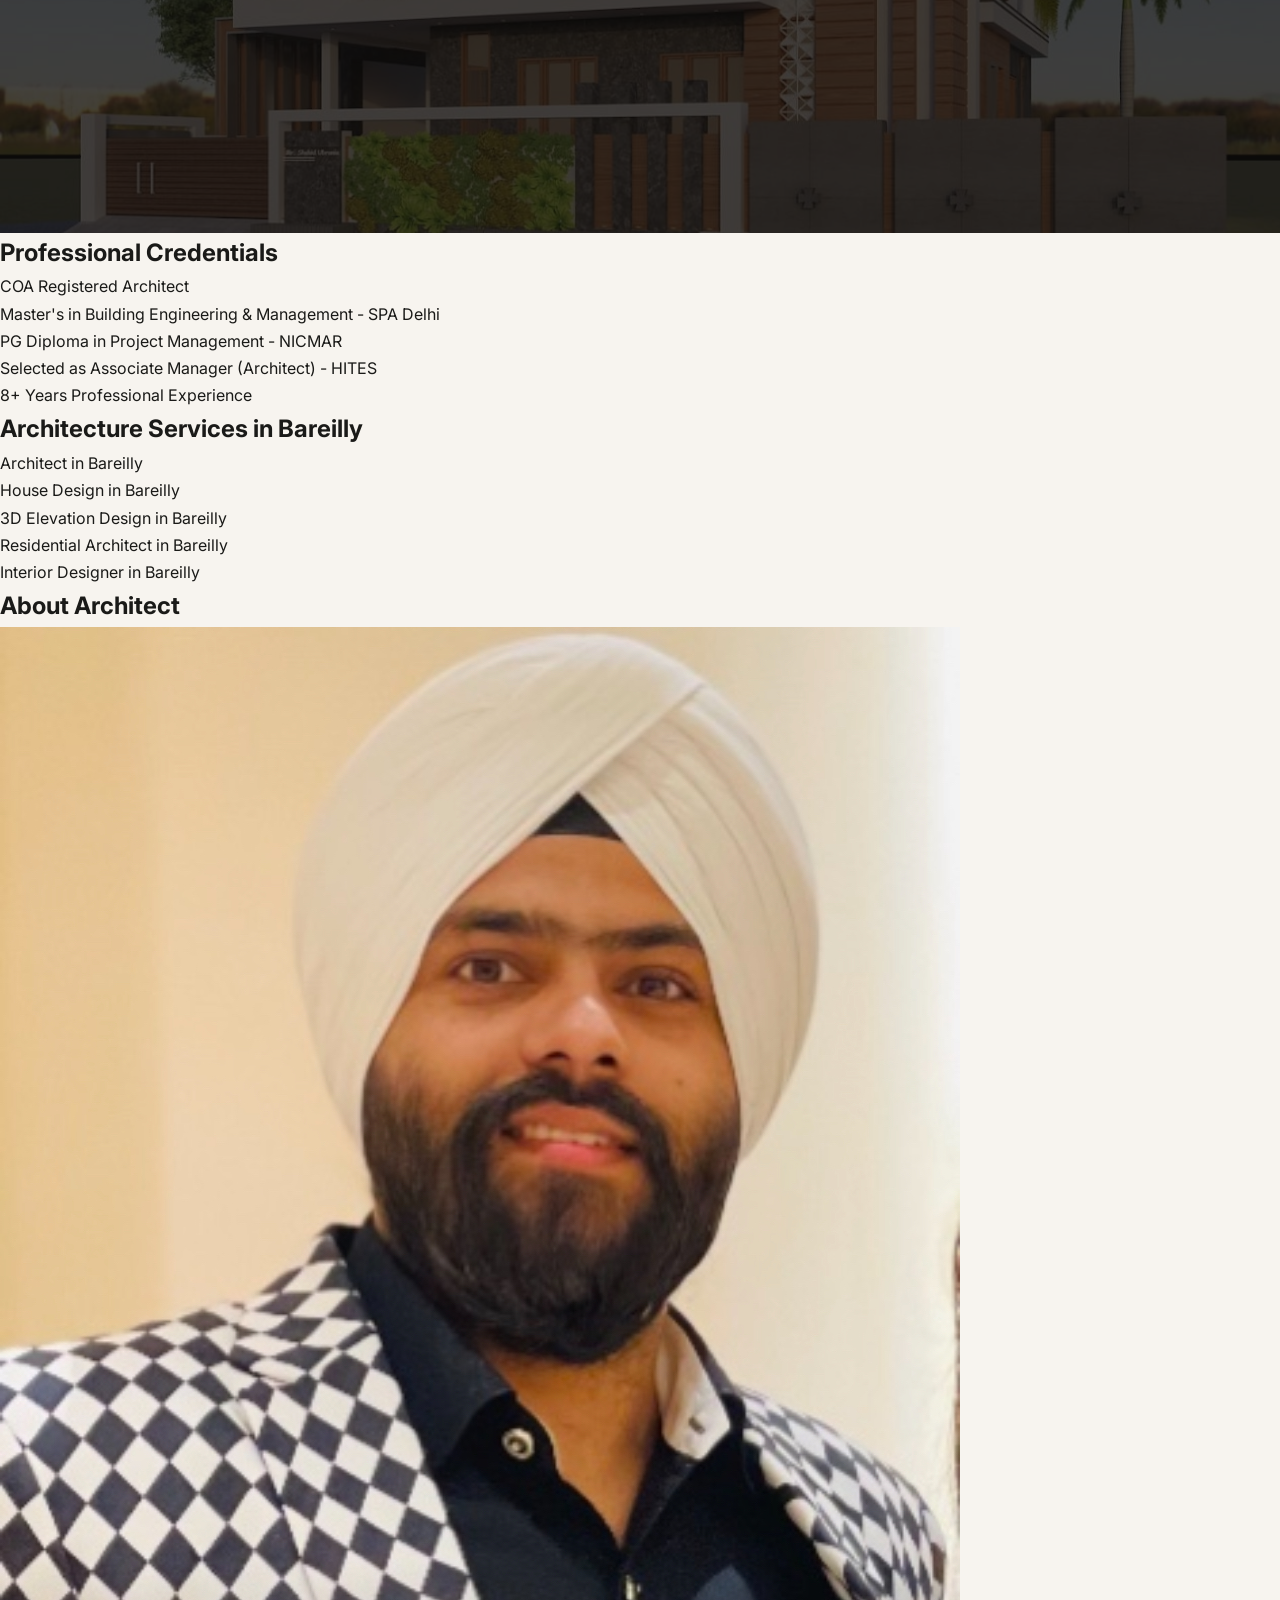
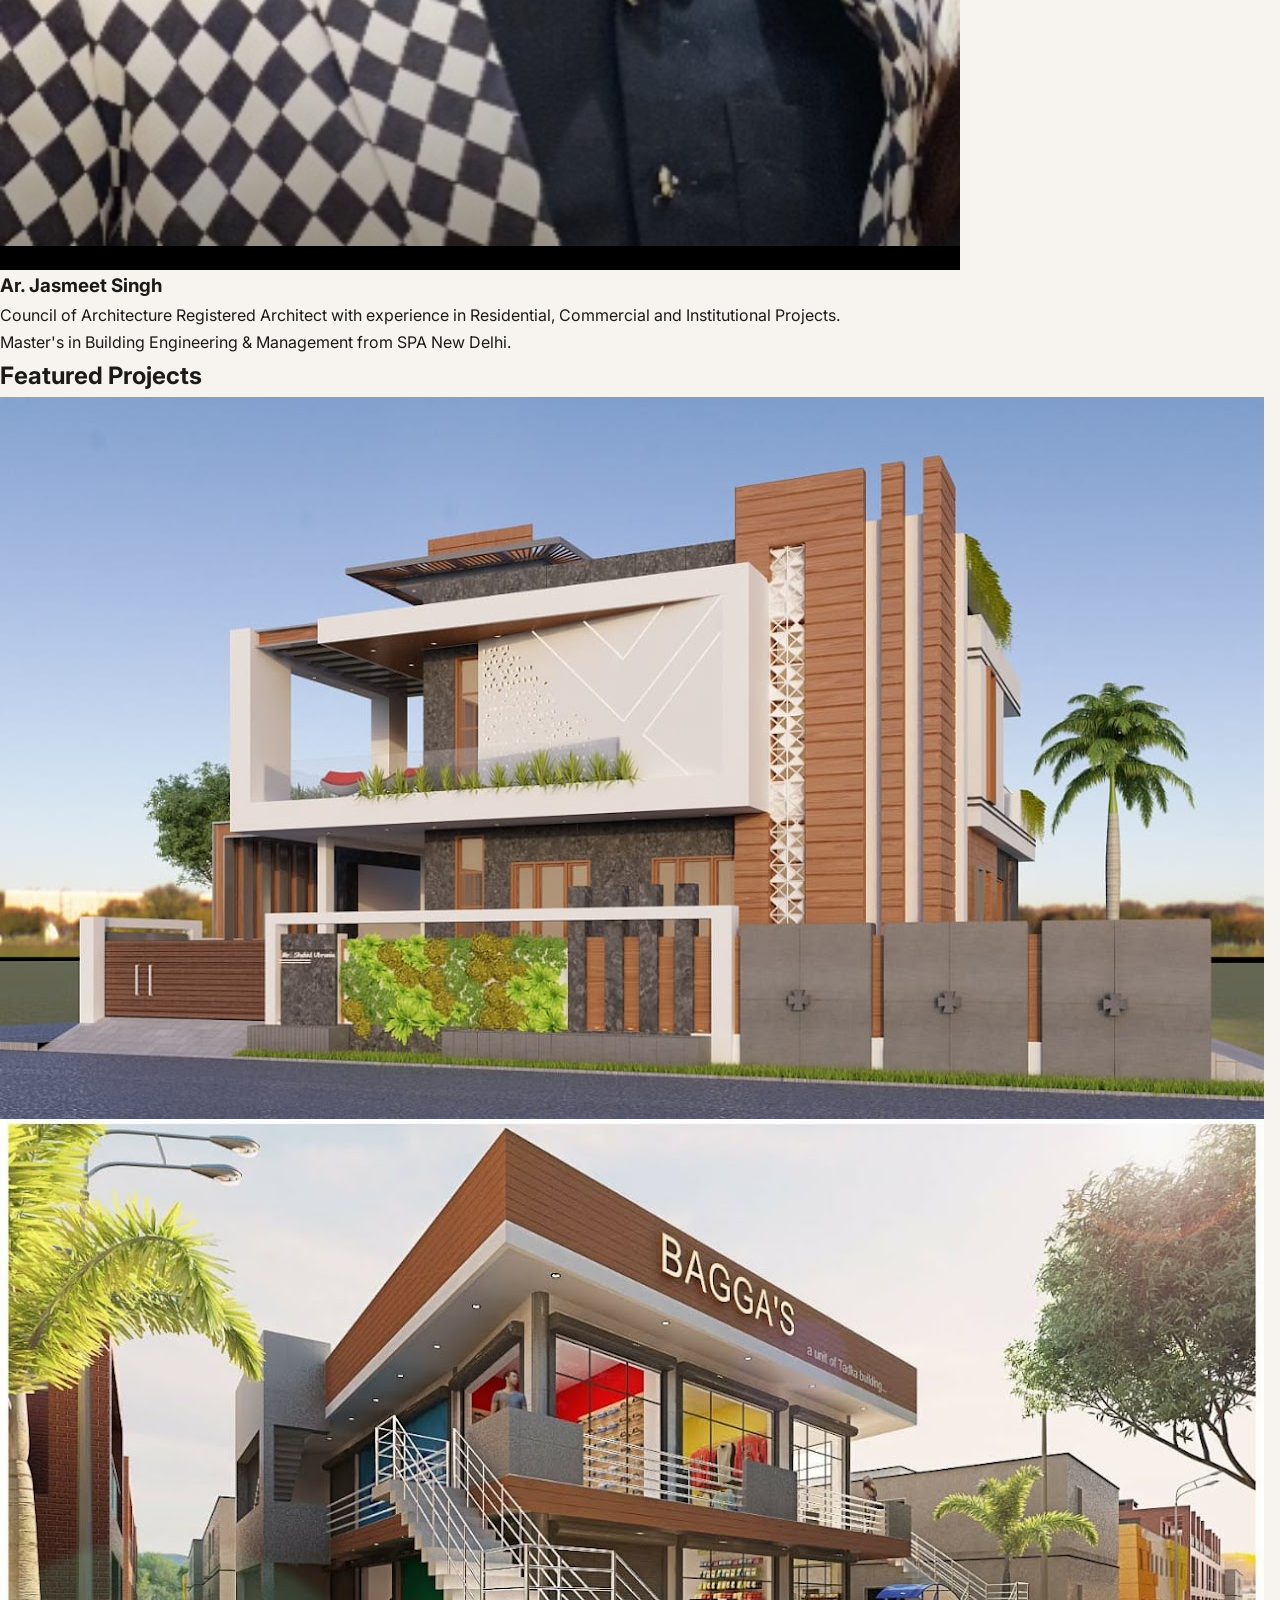
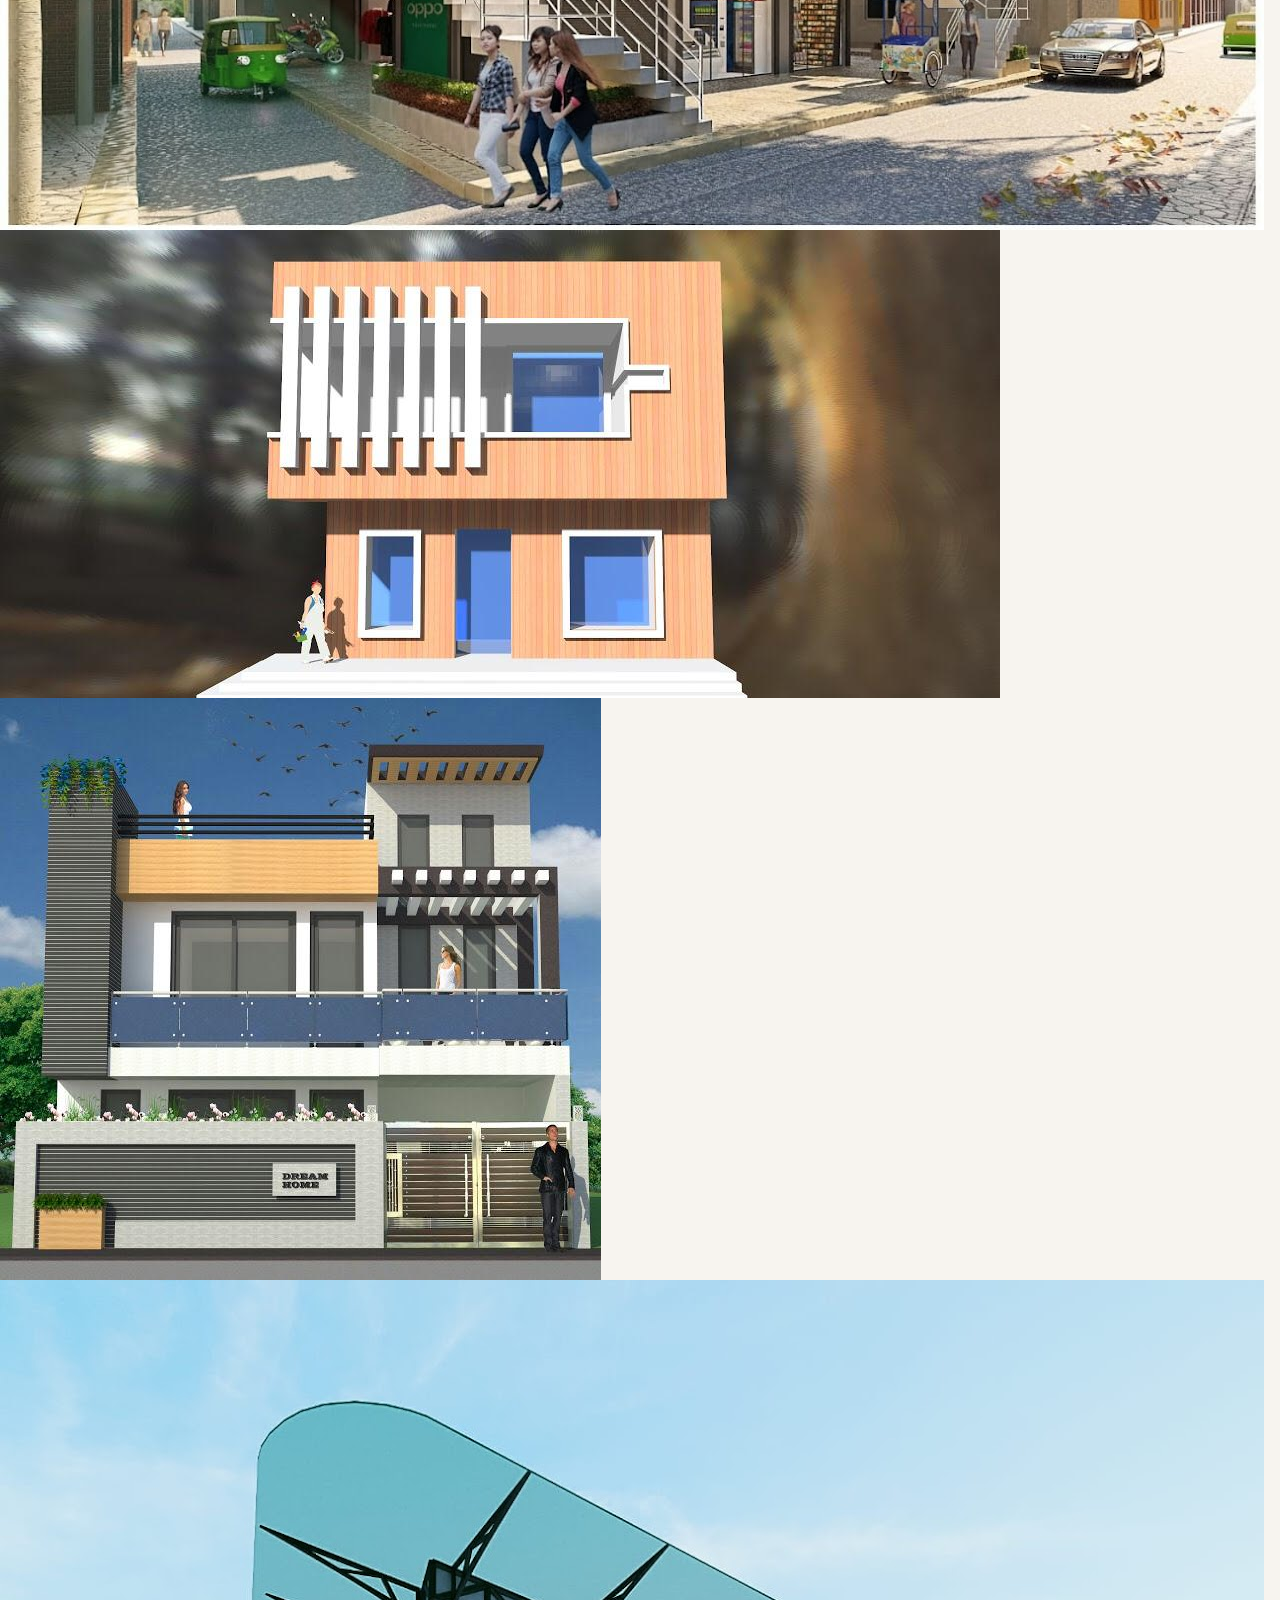
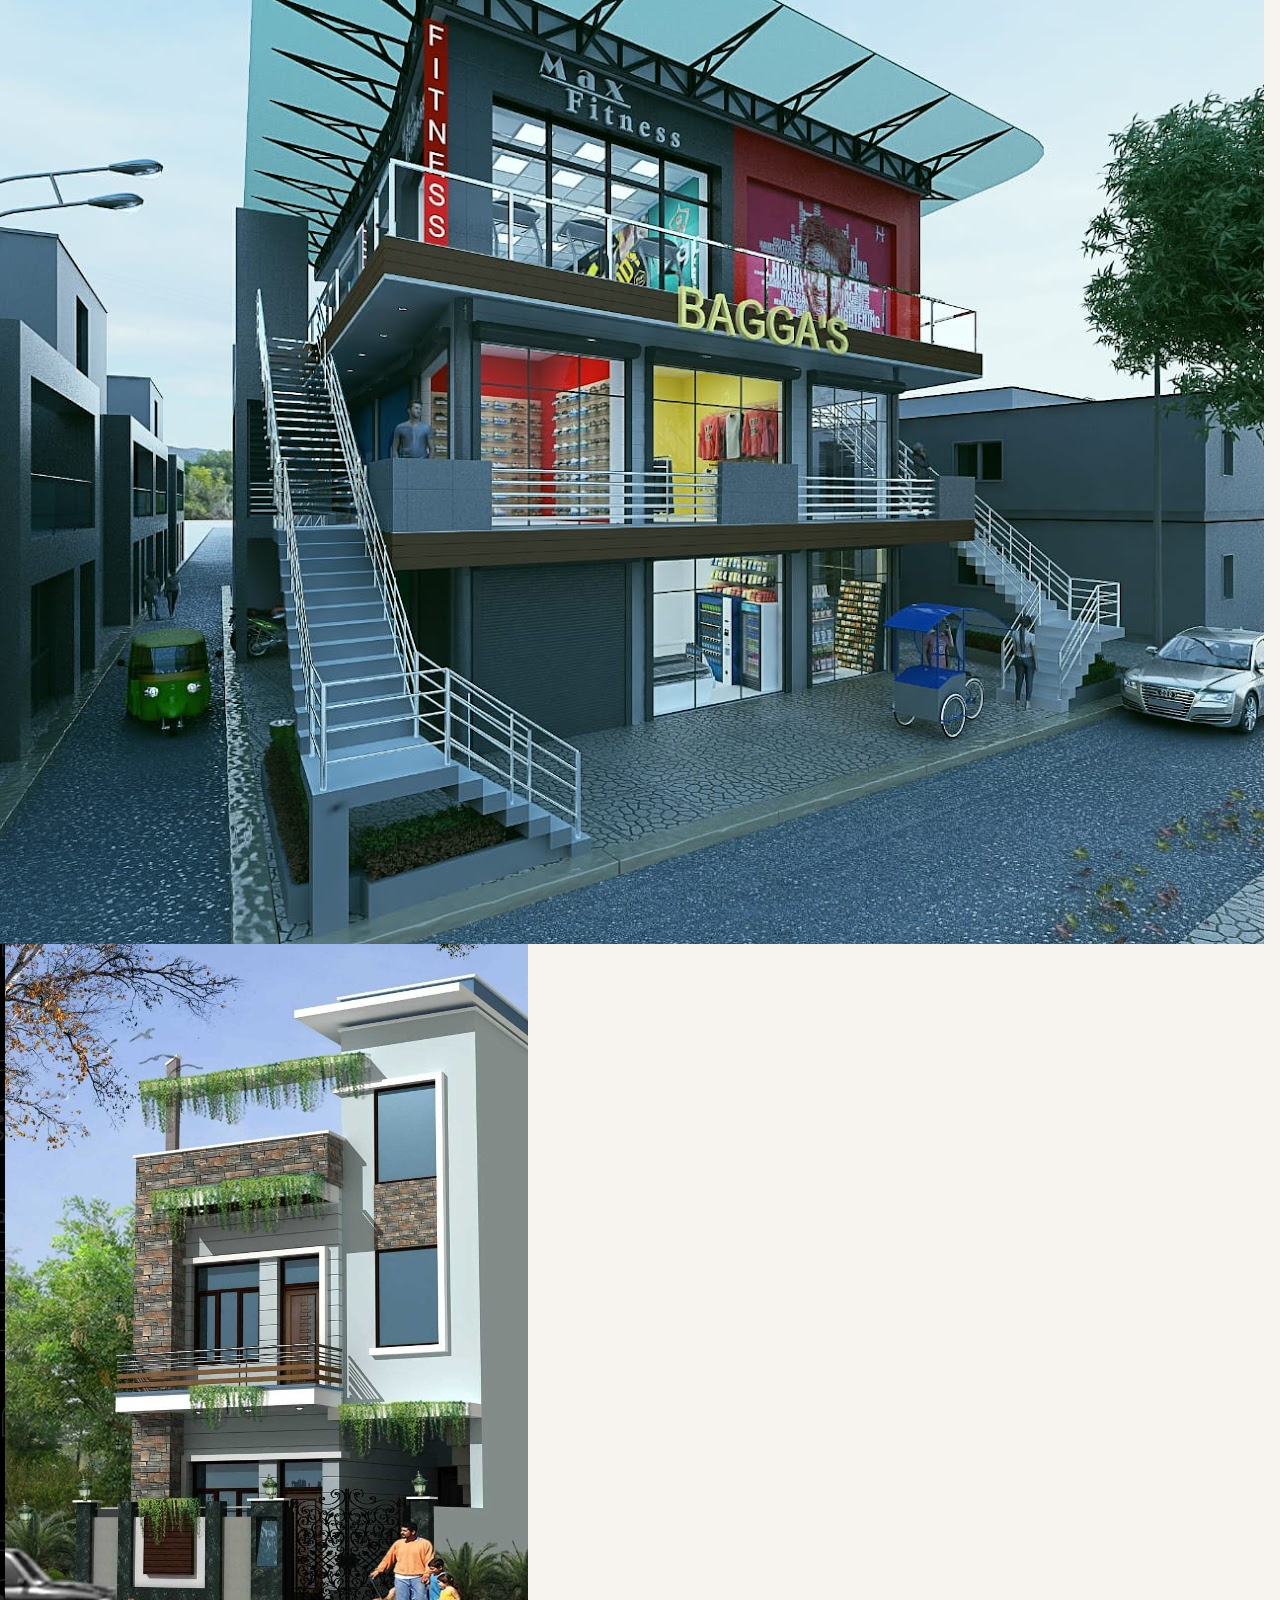
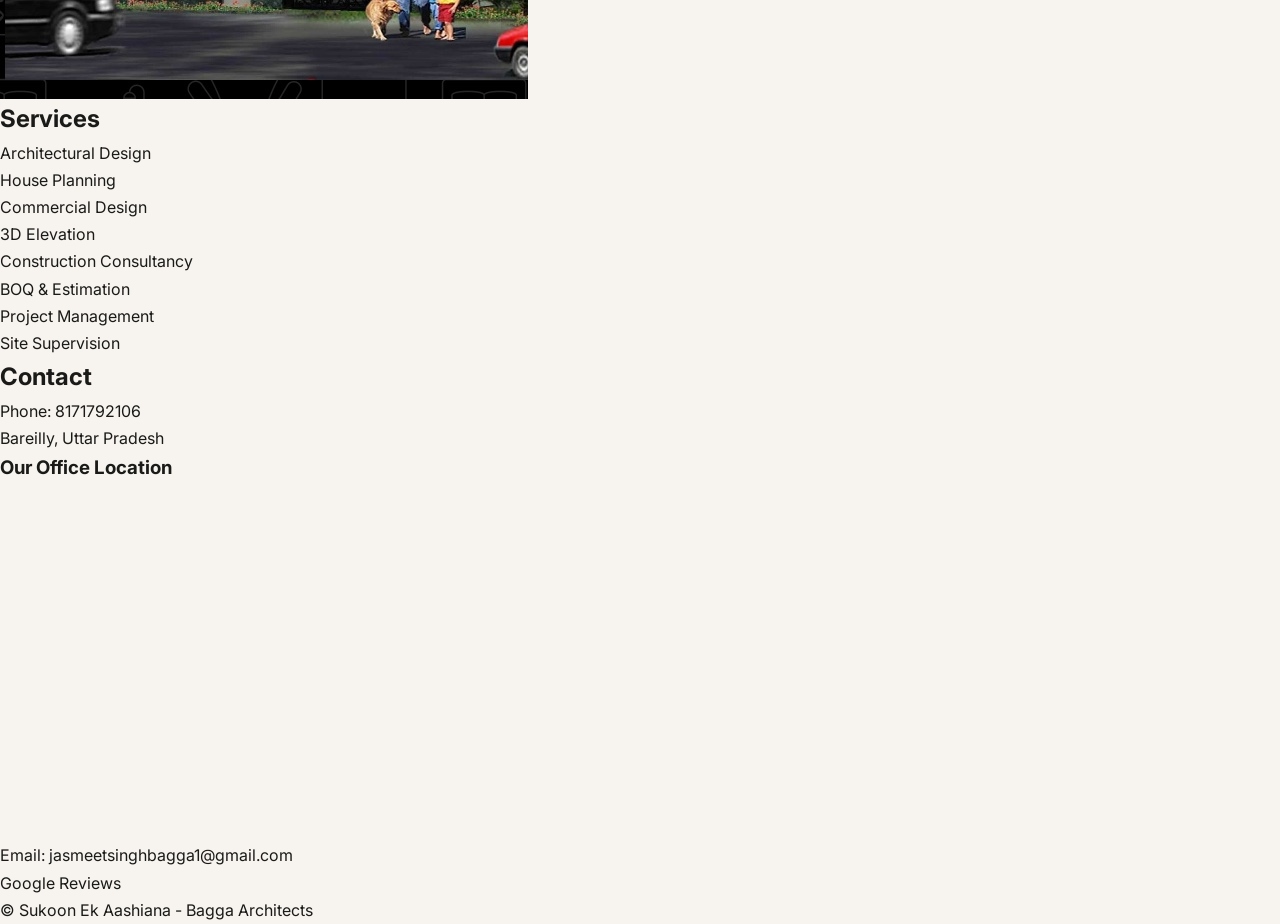
==== commit 9266e665: "Update index.html" ====
--- a/index.html
+++ b/index.html
@@ -1,40 +1,616 @@
 <!DOCTYPE html>
 <html lang="en">
 <head>
-<meta charset="UTF-8">
-<meta name="viewport" content="width=device-width, initial-scale=1.0">
-
-<title>Architect in Bareilly | Sukoon Ek Aashiana - Bagga Architects</title>
-
-<meta name="description" content="Architect in Bareilly. Residential, Commercial, Institutional Design, Construction Consultancy, BOQ, Estimation and Project Management by Jasmeet Singh.">
-
-<style>
-body{
-margin:0;
-font-family:Arial,sans-serif;
-background:#111;
-color:white;
-}
-
-header{
-background:#000;
-padding:20px;
-text-align:center;
-}
-
-header h1{
-color:#d4af37;
-margin:0;
-}
-
-.hero{
-height:80vh;
-background:url('Image/hero-house.jpg');
-background-size:cover;
-background-position:center;
-display:flex;
-align-items:center;
-justify-content:center;
+  <meta charset="UTF-8" />
+  <meta name="viewport" content="width=device-width, initial-scale=1.0" />
+
+  <!-- PRIMARY SEO -->
+  <title>Architect in Bareilly | Sukoon Ek Aashiana – Bagga Architects</title>
+  <meta name="description" content="Ar. Jasmeet Singh — COA Registered Architect in Bareilly. Residential house design, 3D elevation, interior design, commercial architecture & construction consultancy. 8+ years experience. Call 8171792106." />
+  <meta name="keywords" content="architect in Bareilly, architect Bareilly, house design Bareilly, residential architect Bareilly, best architect Bareilly, 3D elevation Bareilly, interior designer Bareilly, Bagga Architects, Sukoon Ek Aashiana, Jasmeet Singh architect" />
+  <link rel="canonical" href="https://jasmeet6003-a11y.github.io/baggaarchitects/" />
+
+  <!-- OPEN GRAPH -->
+  <meta property="og:type" content="website" />
+  <meta property="og:title" content="Architect in Bareilly | Bagga Architects – Sukoon Ek Aashiana" />
+  <meta property="og:description" content="COA Registered Architect in Bareilly offering house design, interior design, 3D elevation, and commercial architecture. 8+ years, 50+ projects." />
+  <meta property="og:url" content="https://jasmeet6003-a11y.github.io/baggaarchitects/" />
+  <meta property="og:image" content="https://jasmeet6003-a11y.github.io/baggaarchitects/Image/project1.jpeg" />
+  <meta property="og:locale" content="en_IN" />
+
+  <!-- TWITTER CARD -->
+  <meta name="twitter:card" content="summary_large_image" />
+  <meta name="twitter:title" content="Architect in Bareilly | Bagga Architects" />
+  <meta name="twitter:description" content="COA Registered Architect in Bareilly — house design, 3D elevation, interiors. Call 8171792106." />
+  <meta name="twitter:image" content="https://jasmeet6003-a11y.github.io/baggaarchitects/Image/project1.jpeg" />
+
+  <!-- ROBOTS -->
+  <meta name="robots" content="index, follow" />
+  <meta name="googlebot" content="index, follow" />
+  <meta name="author" content="Ar. Jasmeet Singh – Bagga Architects" />
+  <meta name="geo.region" content="IN-UP" />
+  <meta name="geo.placename" content="Bareilly" />
+
+  <!-- STRUCTURED DATA — LocalBusiness + Architect -->
+  <script type="application/ld+json">
+  {
+    "@context": "https://schema.org",
+    "@graph": [
+      {
+        "@type": ["LocalBusiness", "ProfessionalService"],
+        "@id": "https://jasmeet6003-a11y.github.io/baggaarchitects/#business",
+        "name": "Sukoon Ek Aashiana – Bagga Architects",
+        "alternateName": "Bagga Architects Bareilly",
+        "description": "COA Registered Architect in Bareilly providing residential architecture, house design, interior design, 3D elevation, commercial architecture, construction consultancy and project management across Bareilly, Pilibhit, Rampur, Shahjahanpur and Badaun.",
+        "url": "https://jasmeet6003-a11y.github.io/baggaarchitects/",
+        "telephone": "+918171792106",
+        "email": "jasmeetsinghbagga1@gmail.com",
+        "priceRange": "₹₹",
+        "currenciesAccepted": "INR",
+        "paymentAccepted": "Cash, Bank Transfer, UPI",
+        "foundingDate": "2017",
+        "areaServed": [
+          {"@type": "City", "name": "Bareilly"},
+          {"@type": "City", "name": "Pilibhit"},
+          {"@type": "City", "name": "Rampur"},
+          {"@type": "City", "name": "Shahjahanpur"},
+          {"@type": "City", "name": "Badaun"}
+        ],
+        "address": {
+          "@type": "PostalAddress",
+          "addressLocality": "Bareilly",
+          "addressRegion": "Uttar Pradesh",
+          "addressCountry": "IN"
+        },
+        "geo": {
+          "@type": "GeoCoordinates",
+          "latitude": 28.339191,
+          "longitude": 79.399652
+        },
+        "hasMap": "https://maps.google.com/?q=Sukoon+Ek+Aashiana+Bagga+Architects+Bareilly",
+        "sameAs": [
+          "https://g.page/r/sukoon-ek-aashiana-bagga-architects",
+          "https://wa.me/918171792106"
+        ],
+        "serviceType": [
+          "Residential Architecture",
+          "House Design",
+          "Interior Design",
+          "3D Elevation Design",
+          "Commercial Architecture",
+          "Construction Consultancy",
+          "Project Management",
+          "BOQ and Estimation",
+          "Site Supervision",
+          "Vastu Consultancy"
+        ],
+        "openingHoursSpecification": [
+          {
+            "@type": "OpeningHoursSpecification",
+            "dayOfWeek": ["Monday","Tuesday","Wednesday","Thursday","Friday","Saturday"],
+            "opens": "09:30",
+            "closes": "18:30"
+          }
+        ],
+        "aggregateRating": {
+          "@type": "AggregateRating",
+          "ratingValue": "4.9",
+          "reviewCount": "18",
+          "bestRating": "5"
+        }
+      },
+      {
+        "@type": "Person",
+        "@id": "https://jasmeet6003-a11y.github.io/baggaarchitects/#architect",
+        "name": "Ar. Jasmeet Singh",
+        "jobTitle": "Architect",
+        "description": "COA Registered Architect with Masters in Building Engineering & Management from SPA Delhi. 8+ years experience in residential, commercial, and institutional projects in Bareilly.",
+        "worksFor": {"@id": "https://jasmeet6003-a11y.github.io/baggaarchitects/#business"},
+        "alumniOf": {
+          "@type": "EducationalOrganization",
+          "name": "School of Planning and Architecture, New Delhi"
+        },
+        "hasCredential": "Council of Architecture Registration",
+        "telephone": "+918171792106",
+        "email": "jasmeetsinghbagga1@gmail.com"
+      },
+      {
+        "@type": "WebSite",
+        "@id": "https://jasmeet6003-a11y.github.io/baggaarchitects/#website",
+        "name": "Bagga Architects – Architect in Bareilly",
+        "url": "https://jasmeet6003-a11y.github.io/baggaarchitects/",
+        "publisher": {"@id": "https://jasmeet6003-a11y.github.io/baggaarchitects/#business"}
+      }
+    ]
+  }
+  </script>
+
+  <!-- BREADCRUMB SCHEMA -->
+  <script type="application/ld+json">
+  {
+    "@context": "https://schema.org",
+    "@type": "BreadcrumbList",
+    "itemListElement": [
+      {
+        "@type": "ListItem",
+        "position": 1,
+        "name": "Home",
+        "item": "https://jasmeet6003-a11y.github.io/baggaarchitects/"
+      }
+    ]
+  }
+  </script>
+
+  <!-- FAQ SCHEMA -->
+  <script type="application/ld+json">
+  {
+    "@context": "https://schema.org",
+    "@type": "FAQPage",
+    "mainEntity": [
+      {
+        "@type": "Question",
+        "name": "How much does house design cost in Bareilly?",
+        "acceptedAnswer": {
+          "@type": "Answer",
+          "text": "House design fees in Bareilly depend on plot size, project type, and scope of work. Typically, architectural design fees range from ₹15 to ₹50 per sq ft. For a precise quote, contact Bagga Architects at 8171792106."
+        }
+      },
+      {
+        "@type": "Question",
+        "name": "Is Ar. Jasmeet Singh a COA registered architect?",
+        "acceptedAnswer": {
+          "@type": "Answer",
+          "text": "Yes, Ar. Jasmeet Singh is a Council of Architecture (COA) Registered Architect with a Master's degree in Building Engineering & Management from the School of Planning and Architecture (SPA), New Delhi."
+        }
+      },
+      {
+        "@type": "Question",
+        "name": "Does Bagga Architects provide 3D elevation design in Bareilly?",
+        "acceptedAnswer": {
+          "@type": "Answer",
+          "text": "Yes, Bagga Architects provides modern and realistic 3D elevation designs for residential and commercial projects in Bareilly and nearby areas including Pilibhit, Rampur, and Shahjahanpur."
+        }
+      },
+      {
+        "@type": "Question",
+        "name": "Does Bagga Architects offer interior design services?",
+        "acceptedAnswer": {
+          "@type": "Answer",
+          "text": "Yes. Complete interior design services for homes, offices, clinics, hospitals and commercial spaces are offered. Services include space planning, 3D visualization, modular kitchen design, false ceiling, and execution support."
+        }
+      },
+      {
+        "@type": "Question",
+        "name": "Which areas does Bagga Architects serve?",
+        "acceptedAnswer": {
+          "@type": "Answer",
+          "text": "Bagga Architects provides architectural and interior design services in Bareilly, Pilibhit, Rampur, Shahjahanpur, Badaun and surrounding districts of Uttar Pradesh."
+        }
+      }
+    ]
+  }
+  </script>
+
+  <link rel="stylesheet" href="style.css" />
+  <link rel="preconnect" href="https://fonts.googleapis.com" />
+</head>
+
+<body>
+
+  <!-- NAVIGATION -->
+  <nav class="nav" aria-label="Main navigation">
+    <div class="nav__inner">
+      <a href="index.html" class="nav__brand" aria-label="Bagga Architects home">
+        <span class="nav__brand-name">Bagga Architects</span>
+        <span class="nav__brand-sub">Sukoon Ek Aashiana · Bareilly</span>
+      </a>
+      <ul class="nav__links" role="list">
+        <li><a href="index.html" class="active">Home</a></li>
+        <li><a href="architect-in-bareilly.html">Architect</a></li>
+        <li><a href="house-design-in-bareilly.html">House Design</a></li>
+        <li><a href="interior-designer-in-bareilly.html">Interiors</a></li>
+        <li><a href="3d-elevation-design-bareilly.html">3D Elevation</a></li>
+        <li><a href="residential-architect-bareilly.html">Residential</a></li>
+      </ul>
+      <a href="tel:+918171792106" class="nav__cta">📞 Call Now</a>
+      <button class="nav__hamburger" aria-label="Toggle menu">
+        <span></span><span></span><span></span>
+      </button>
+    </div>
+  </nav>
+
+  <!-- HERO -->
+  <header class="hero" role="banner">
+    <div class="hero__inner">
+      <p class="hero__eyebrow">COA Registered Architect · Bareilly, Uttar Pradesh</p>
+      <h1 class="hero__title">Designing <em>Homes,</em><br>Spaces &amp; Dreams</h1>
+      <p class="hero__body">
+        Sukoon Ek Aashiana — Bagga Architects is Bareilly's trusted architectural studio for residential homes, commercial buildings, interiors, and 3D elevations. Led by Ar. Jasmeet Singh, SPA Delhi.
+      </p>
+      <div class="hero__actions">
+        <a href="tel:+918171792106" class="btn-primary">📞 Call 8171792106</a>
+        <a href="https://wa.me/918171792106" class="btn-outline" target="_blank" rel="noopener">💬 WhatsApp Us</a>
+      </div>
+    </div>
+  </header>
+
+  <!-- TRUST BAR -->
+  <div class="trust-bar" aria-label="Key credentials">
+    <div class="trust-bar__inner">
+      <span class="trust-bar__item">COA Registered Architect</span>
+      <span class="trust-bar__item">SPA Delhi · Masters in Architecture</span>
+      <span class="trust-bar__item">8+ Years Experience</span>
+      <span class="trust-bar__item">50+ Projects Completed</span>
+      <span class="trust-bar__item">NICMAR · PG Project Management</span>
+    </div>
+  </div>
+
+  <!-- STATS -->
+  <section class="section section--alt" aria-label="Practice statistics">
+    <div class="section__inner">
+      <div class="stats-row">
+        <div class="stat">
+          <span class="stat__num">50+</span>
+          <span class="stat__label">Projects Completed</span>
+        </div>
+        <div class="stat">
+          <span class="stat__num">8+</span>
+          <span class="stat__label">Years Experience</span>
+        </div>
+        <div class="stat">
+          <span class="stat__num">5</span>
+          <span class="stat__label">Cities Served</span>
+        </div>
+        <div class="stat">
+          <span class="stat__num">4.9★</span>
+          <span class="stat__label">Google Rating</span>
+        </div>
+      </div>
+    </div>
+  </section>
+
+  <!-- SERVICES -->
+  <section class="section" id="services" aria-labelledby="services-heading">
+    <div class="section__inner">
+      <span class="section__label">What We Offer</span>
+      <h2 class="section__title" id="services-heading">Architecture &amp; Design Services<br>in Bareilly</h2>
+      <p class="section__lead">
+        From concept to construction, we handle every stage of your project with precision, Vastu compliance, and a design aesthetic tailored to your family and budget.
+      </p>
+      <div class="grid-3">
+        <article class="svc-card">
+          <span class="svc-card__icon">🏠</span>
+          <h3 class="svc-card__title"><a href="house-design-in-bareilly.html">House Design in Bareilly</a></h3>
+          <p class="svc-card__text">Complete residential house planning — 2BHK, 3BHK, villas, duplex — with Vastu compliance, floor plans, and working drawings.</p>
+        </article>
+        <article class="svc-card">
+          <span class="svc-card__icon">🏢</span>
+          <h3 class="svc-card__title"><a href="architect-in-bareilly.html">Architectural Design</a></h3>
+          <p class="svc-card__text">Residential, commercial, institutional, and hospital architecture with complete drawing sets from concept to handover.</p>
+        </article>
+        <article class="svc-card">
+          <span class="svc-card__icon">🛋️</span>
+          <h3 class="svc-card__title"><a href="interior-designer-in-bareilly.html">Interior Design in Bareilly</a></h3>
+          <p class="svc-card__text">Space planning, modular kitchen, false ceiling, wardrobe, and full interior execution for homes, offices, clinics and hospitals.</p>
+        </article>
+        <article class="svc-card">
+          <span class="svc-card__icon">📐</span>
+          <h3 class="svc-card__title"><a href="3d-elevation-design-bareilly.html">3D Elevation Design</a></h3>
+          <p class="svc-card__text">Photorealistic 3D exterior and interior renders to visualise your project before a single brick is laid.</p>
+        </article>
+        <article class="svc-card">
+          <span class="svc-card__icon">📋</span>
+          <h3 class="svc-card__title">BOQ &amp; Construction Estimate</h3>
+          <p class="svc-card__text">Detailed Bill of Quantities and cost estimation to keep your construction budget transparent and controlled.</p>
+        </article>
+        <article class="svc-card">
+          <span class="svc-card__icon">🏗️</span>
+          <h3 class="svc-card__title">Project Management &amp; Site Supervision</h3>
+          <p class="svc-card__text">End-to-end project management, contractor coordination, quality checks, and site supervision for hassle-free construction.</p>
+        </article>
+      </div>
+    </div>
+  </section>
+
+  <!-- ABOUT -->
+  <section class="section section--alt" id="about" aria-labelledby="about-heading">
+    <div class="section__inner">
+      <div class="about-split">
+        <div>
+          <span class="section__label">About the Architect</span>
+          <h2 class="section__title" id="about-heading">Ar. Jasmeet Singh<br><em>Bagga Architects, Bareilly</em></h2>
+          <div class="divider"></div>
+          <p style="color:var(--muted);line-height:1.75;margin-bottom:20px;">
+            Ar. Jasmeet Singh is a <strong>Council of Architecture (COA) Registered Architect</strong> based in Bareilly, Uttar Pradesh. With a Master's in Building Engineering &amp; Management from the <strong>School of Planning and Architecture (SPA), New Delhi</strong>, he brings rigorous academic training and 8+ years of hands-on professional experience to every project.
+          </p>
+          <p style="color:var(--muted);line-height:1.75;margin-bottom:28px;">
+            His portfolio spans residential bungalows, villas, hospitals, commercial buildings, and interior spaces — all delivered with a commitment to Vastu compliance, modern aesthetics, and cost efficiency.
+          </p>
+          <ul class="cred-list" aria-label="Professional credentials">
+            <li>COA Registered Architect (Council of Architecture, India)</li>
+            <li>M.Tech – Building Engineering &amp; Management, SPA New Delhi</li>
+            <li>PG Diploma in Project Management – NICMAR</li>
+            <li>Selected as Associate Manager (Architect) – HITES</li>
+            <li>8+ Years Professional Experience across UP</li>
+          </ul>
+          <a href="tel:+918171792106" class="btn-primary mt-32" style="display:inline-flex;">📞 Book a Consultation</a>
+        </div>
+        <img src="Image/jasmeet.jpg"
+             alt="Ar. Jasmeet Singh – COA Registered Architect in Bareilly, Bagga Architects"
+             class="about-split__img"
+             loading="lazy" />
+      </div>
+    </div>
+  </section>
+
+  <!-- FEATURED PROJECTS -->
+  <section class="section" id="projects" aria-labelledby="projects-heading">
+    <div class="section__inner">
+      <span class="section__label">Portfolio</span>
+      <h2 class="section__title" id="projects-heading">Featured Projects</h2>
+      <p class="section__lead">A selection of residential and commercial projects designed and built in Bareilly and surrounding areas.</p>
+      <div class="grid-3">
+        <article class="card">
+          <img src="Image/project1.jpeg" alt="Manish Saxena Residence – modern house design Bareilly by Bagga Architects" class="card__img" loading="lazy" />
+          <div class="card__body">
+            <span class="card__label">Residential · 2021</span>
+            <h3 class="card__title">Manish Saxena House</h3>
+            <p class="card__text">200-yard corner plot. Ground-floor shops with rental income unit + modern villa elevation with triple balcony access.</p>
+          </div>
+        </article>
+        <article class="card">
+          <img src="Image/project2.jpg" alt="Dr. Bharti Gupta Residence – classical bungalow design Bareilly" class="card__img" loading="lazy" />
+          <div class="card__body">
+            <span class="card__label">Residential · 2023</span>
+            <h3 class="card__title">Dr. Bharti Gupta Residence</h3>
+            <p class="card__text">400-yard classical bungalow with 4BR, double-height lobby, Vastu layout, and sprawling private lawn.</p>
+          </div>
+        </article>
+        <article class="card">
+          <img src="Image/project11.jpg" alt="Nikhil Pathak Residence – 3-floor rental design Bareilly" class="card__img" loading="lazy" />
+          <div class="card__body">
+            <span class="card__label">Residential · Mixed Use</span>
+            <h3 class="card__title">Nikhil Pathak Residence</h3>
+            <p class="card__text">200-yard corner plot. 3-level design: owner's unit, rental 2BHK flats, and paying-guest floor — unified modern facade.</p>
+          </div>
+        </article>
+        <article class="card">
+          <img src="Image/project12.jpg" alt="Commercial building redesign Bareilly – Bagga's commercial complex" class="card__img" loading="lazy" />
+          <div class="card__body">
+            <span class="card__label">Commercial · 2018</span>
+            <h3 class="card__title">Bagga's Commercial Complex</h3>
+            <p class="card__text">15-year unused building transformed into a vibrant commercial hub with parking, accessible staircases, and optimised shop layouts.</p>
+          </div>
+        </article>
+        <article class="card">
+          <img src="Image/project14.jpg" alt="Hospital renovation and interior design Bareilly by Bagga Architects" class="card__img" loading="lazy" />
+          <div class="card__body">
+            <span class="card__label">Hospital Interiors · 2022</span>
+            <h3 class="card__title">Hospital Renovation</h3>
+            <p class="card__text">Full interior redesign of a hospital cum nursing home using contemporary cladding — from dark &amp; dingy to bright &amp; functional.</p>
+          </div>
+        </article>
+        <article class="card">
+          <img src="Image/project15.jpg" alt="Ashram design with traditional Hindu architecture – Bagga Architects Bareilly" class="card__img" loading="lazy" />
+          <div class="card__body">
+            <span class="card__label">Institutional · 2017</span>
+            <h3 class="card__title">Ashram – Traditional Design</h3>
+            <p class="card__text">Senior-friendly ashram with 14-ft ceilings, portico, ramp access, and traditional Hindu architectural vocabulary.</p>
+          </div>
+        </article>
+      </div>
+    </div>
+  </section>
+
+  <!-- WHY CHOOSE US -->
+  <section class="section section--dark" aria-labelledby="why-heading">
+    <div class="section__inner">
+      <span class="section__label">Why Bagga Architects</span>
+      <h2 class="section__title" id="why-heading">The Bareilly architect<br>who <em>actually shows up</em></h2>
+      <div class="divider"></div>
+      <div class="grid-3" style="margin-top:0;">
+        <div>
+          <h3 style="font-family:var(--display);font-size:1.2rem;font-weight:600;color:var(--gold-lt);margin-bottom:10px;">✦ COA Certified</h3>
+          <p style="font-size:0.9rem;color:rgba(255,255,255,0.6);line-height:1.7;">Legally registered with the Council of Architecture — not a draftsman or freelancer. Your designs are professionally accountable.</p>
+        </div>
+        <div>
+          <h3 style="font-family:var(--display);font-size:1.2rem;font-weight:600;color:var(--gold-lt);margin-bottom:10px;">✦ SPA Delhi Educated</h3>
+          <p style="font-size:0.9rem;color:rgba(255,255,255,0.6);line-height:1.7;">Master's from one of India's premier architecture schools. Academic rigor meets local market understanding.</p>
+        </div>
+        <div>
+          <h3 style="font-family:var(--display);font-size:1.2rem;font-weight:600;color:var(--gold-lt);margin-bottom:10px;">✦ Vastu Compliant</h3>
+          <p style="font-size:0.9rem;color:rgba(255,255,255,0.6);line-height:1.7;">Every design is planned with Vastu principles integrated from concept stage — not retrofitted later.</p>
+        </div>
+        <div>
+          <h3 style="font-family:var(--display);font-size:1.2rem;font-weight:600;color:var(--gold-lt);margin-bottom:10px;">✦ Budget Transparent</h3>
+          <p style="font-size:0.9rem;color:rgba(255,255,255,0.6);line-height:1.7;">Detailed BOQ and estimations upfront. No surprise costs. Construction guidance keeps your budget on track.</p>
+        </div>
+        <div>
+          <h3 style="font-family:var(--display);font-size:1.2rem;font-weight:600;color:var(--gold-lt);margin-bottom:10px;">✦ Photorealistic 3D</h3>
+          <p style="font-size:0.9rem;color:rgba(255,255,255,0.6);line-height:1.7;">See your home before it's built. High-quality 3D elevations help you make confident decisions on design and materials.</p>
+        </div>
+        <div>
+          <h3 style="font-family:var(--display);font-size:1.2rem;font-weight:600;color:var(--gold-lt);margin-bottom:10px;">✦ Local Presence</h3>
+          <p style="font-size:0.9rem;color:rgba(255,255,255,0.6);line-height:1.7;">Bareilly-based office. Site visits, contractor meetings, and regular supervision — not remote management from Delhi.</p>
+        </div>
+      </div>
+    </div>
+  </section>
+
+  <!-- AREAS WE SERVE -->
+  <section class="section section--alt" aria-labelledby="areas-heading">
+    <div class="section__inner text-center">
+      <span class="section__label">Service Area</span>
+      <h2 class="section__title" id="areas-heading">Serving Bareilly &amp; Nearby Districts</h2>
+      <p style="color:var(--muted);margin:0 auto 40px;max-width:560px;line-height:1.75;">
+        Bagga Architects provides architectural and interior design services across Bareilly division and neighbouring districts of Uttar Pradesh.
+      </p>
+      <div style="display:flex;flex-wrap:wrap;gap:12px;justify-content:center;">
+        <span style="background:var(--warm);border:1px solid var(--border);border-radius:40px;padding:10px 22px;font-family:var(--ui);font-size:0.82rem;font-weight:500;">📍 Bareilly</span>
+        <span style="background:var(--warm);border:1px solid var(--border);border-radius:40px;padding:10px 22px;font-family:var(--ui);font-size:0.82rem;font-weight:500;">📍 Pilibhit</span>
+        <span style="background:var(--warm);border:1px solid var(--border);border-radius:40px;padding:10px 22px;font-family:var(--ui);font-size:0.82rem;font-weight:500;">📍 Rampur</span>
+        <span style="background:var(--warm);border:1px solid var(--border);border-radius:40px;padding:10px 22px;font-family:var(--ui);font-size:0.82rem;font-weight:500;">📍 Shahjahanpur</span>
+        <span style="background:var(--warm);border:1px solid var(--border);border-radius:40px;padding:10px 22px;font-family:var(--ui);font-size:0.82rem;font-weight:500;">📍 Badaun</span>
+      </div>
+    </div>
+  </section>
+
+  <!-- FAQ -->
+  <section class="section" id="faq" aria-labelledby="faq-heading">
+    <div class="section__inner">
+      <span class="section__label">Frequently Asked</span>
+      <h2 class="section__title" id="faq-heading">Questions About Architecture Services<br>in Bareilly</h2>
+      <div style="max-width:720px;margin-top:40px;">
+        <ul class="faq-list" aria-label="Frequently asked questions">
+          <li class="faq-item">
+            <button class="faq-q" aria-expanded="false">How much does house design cost in Bareilly?</button>
+            <div class="faq-a" role="region">
+              <p>Architectural design fees in Bareilly typically range from ₹15 to ₹50 per sq ft depending on plot size, project complexity, number of floors, and scope of services. A basic 2BHK house plan starts from around ₹25,000–₹40,000. Contact us for a free consultation and accurate quote for your project.</p>
+            </div>
+          </li>
+          <li class="faq-item">
+            <button class="faq-q" aria-expanded="false">Is Ar. Jasmeet Singh a COA registered architect?</button>
+            <div class="faq-a" role="region">
+              <p>Yes. Ar. Jasmeet Singh is a Council of Architecture (COA) Registered Architect — which is mandatory under the Architects Act, 1972 to legally use the title "Architect" in India. He also holds a Master's in Building Engineering & Management from the School of Planning and Architecture (SPA), New Delhi, one of India's top architecture institutes.</p>
+            </div>
+          </li>
+          <li class="faq-item">
+            <button class="faq-q" aria-expanded="false">Do you provide 3D elevation design in Bareilly?</button>
+            <div class="faq-a" role="region">
+              <p>Yes. Photorealistic 3D elevation and interior renders are a core service. We create detailed 3D visuals for residential homes, commercial buildings, and hospitality projects so you can see exactly what your building will look like before construction begins. We serve all areas of Bareilly and surrounding districts.</p>
+            </div>
+          </li>
+          <li class="faq-item">
+            <button class="faq-q" aria-expanded="false">Do you design Vastu-compliant homes?</button>
+            <div class="faq-a" role="region">
+              <p>Absolutely. Vastu Shastra compliance is integrated from the very first design stage — not added as an afterthought. We carefully orient rooms, entrances, kitchen, pooja rooms and other spaces according to Vastu principles while maintaining modern functionality and aesthetics.</p>
+            </div>
+          </li>
+          <li class="faq-item">
+            <button class="faq-q" aria-expanded="false">Do you offer interior design services in Bareilly?</button>
+            <div class="faq-a" role="region">
+              <p>Yes. We provide comprehensive interior design services for homes, offices, clinics, hospitals, and commercial spaces in Bareilly. Services include space planning, 3D visualization, false ceiling design, modular kitchen planning, wardrobe design, material selection, and execution coordination.</p>
+            </div>
+          </li>
+          <li class="faq-item">
+            <button class="faq-q" aria-expanded="false">Which areas near Bareilly do you serve?</button>
+            <div class="faq-a" role="region">
+              <p>We serve Bareilly city and all surrounding districts including Pilibhit, Rampur, Shahjahanpur, Badaun, and nearby tehsils. On-site visits, design consultations, and project supervision are available throughout Bareilly division.</p>
+            </div>
+          </li>
+        </ul>
+      </div>
+    </div>
+  </section>
+
+  <!-- CONTACT -->
+  <section class="section section--dark" id="contact" aria-labelledby="contact-heading">
+    <div class="section__inner">
+      <span class="section__label">Get in Touch</span>
+      <h2 class="section__title" id="contact-heading">Start Your Project<br>in Bareilly Today</h2>
+      <div class="divider"></div>
+      <div class="contact-grid">
+        <div>
+          <div class="contact-item">
+            <div class="contact-item__icon">📞</div>
+            <div>
+              <div class="contact-item__label">Call / WhatsApp</div>
+              <div class="contact-item__val">
+                <a href="tel:+918171792106">+91 8171 792 106</a>
+              </div>
+            </div>
+          </div>
+          <div class="contact-item">
+            <div class="contact-item__icon">✉️</div>
+            <div>
+              <div class="contact-item__label">Email</div>
+              <div class="contact-item__val">
+                <a href="mailto:jasmeetsinghbagga1@gmail.com">jasmeetsinghbagga1@gmail.com</a>
+              </div>
+            </div>
+          </div>
+          <div class="contact-item">
+            <div class="contact-item__icon">📍</div>
+            <div>
+              <div class="contact-item__label">Office Location</div>
+              <div class="contact-item__val">Bareilly, Uttar Pradesh</div>
+            </div>
+          </div>
+          <div class="contact-item">
+            <div class="contact-item__icon">⭐</div>
+            <div>
+              <div class="contact-item__label">Google Reviews</div>
+              <div class="contact-item__val">
+                <a href="https://share.google/xzBIRqUOf7wtdT0RO" target="_blank" rel="noopener">Read Our Reviews</a>
+              </div>
+            </div>
+          </div>
+          <div style="display:flex;gap:14px;margin-top:28px;flex-wrap:wrap;">
+            <a href="tel:+918171792106" class="btn-primary">📞 Call Now</a>
+            <a href="https://wa.me/918171792106" class="btn-outline" target="_blank" rel="noopener">💬 WhatsApp</a>
+          </div>
+        </div>
+        <div class="map-embed">
+          <iframe
+            src="https://www.google.com/maps/embed?pb=!1m18!1m12!1m3!1d3511.6500012815454!2d79.39965247502306!3d28.339191797341957!2m3!1f0!2f0!3f0!3m2!1i1024!2i768!4f13.1!3m3!1m2!1s0x39a000b80d1561a7%3A0x9f1533798fb9801b!2sSukoon-Ek%20Aashiana%20-Bagga%20Architects%20(%40jva%20architects)!5e0!3m2!1sen!2sin!4v1781080346989!5m2!1sen!2sin"
+            allowfullscreen="" loading="lazy"
+            referrerpolicy="no-referrer-when-downgrade"
+            title="Bagga Architects office location Bareilly on Google Maps">
+          </iframe>
+        </div>
+      </div>
+    </div>
+  </section>
+
+  <!-- INTERNAL LINKS / SEO TEXT -->
+  <section class="section section--alt" aria-label="Our services navigation">
+    <div class="section__inner">
+      <span class="section__label">Explore Our Services</span>
+      <h2 class="section__title">Architecture Services in Bareilly</h2>
+      <div class="grid-4" style="margin-top:32px;">
+        <a href="architect-in-bareilly.html" style="display:block;padding:20px;border:1px solid var(--border);border-radius:4px;background:var(--white);text-align:center;transition:border-color 0.2s;" onmouseover="this.style.borderColor='var(--gold)'" onmouseout="this.style.borderColor='var(--border)'">
+          <span style="font-size:1.6rem;display:block;margin-bottom:10px;">🏛️</span>
+          <strong style="font-family:var(--display);font-size:1rem;">Architect in Bareilly</strong>
+        </a>
+        <a href="house-design-in-bareilly.html" style="display:block;padding:20px;border:1px solid var(--border);border-radius:4px;background:var(--white);text-align:center;transition:border-color 0.2s;" onmouseover="this.style.borderColor='var(--gold)'" onmouseout="this.style.borderColor='var(--border)'">
+          <span style="font-size:1.6rem;display:block;margin-bottom:10px;">🏠</span>
+          <strong style="font-family:var(--display);font-size:1rem;">House Design in Bareilly</strong>
+        </a>
+        <a href="interior-designer-in-bareilly.html" style="display:block;padding:20px;border:1px solid var(--border);border-radius:4px;background:var(--white);text-align:center;transition:border-color 0.2s;" onmouseover="this.style.borderColor='var(--gold)'" onmouseout="this.style.borderColor='var(--border)'">
+          <span style="font-size:1.6rem;display:block;margin-bottom:10px;">🛋️</span>
+          <strong style="font-family:var(--display);font-size:1rem;">Interior Designer in Bareilly</strong>
+        </a>
+        <a href="3d-elevation-design-bareilly.html" style="display:block;padding:20px;border:1px solid var(--border);border-radius:4px;background:var(--white);text-align:center;transition:border-color 0.2s;" onmouseover="this.style.borderColor='var(--gold)'" onmouseout="this.style.borderColor='var(--border)'">
+          <span style="font-size:1.6rem;display:block;margin-bottom:10px;">📐</span>
+          <strong style="font-family:var(--display);font-size:1rem;">3D Elevation Design Bareilly</strong>
+        </a>
+      </div>
+    </div>
+  </section>
+
+  <!-- FOOTER -->
+  <footer class="footer" role="contentinfo">
+    <div class="footer__inner">
+      <span class="footer__brand">Sukoon Ek Aashiana – Bagga Architects</span>
+      <ul class="footer__links">
+        <li><a href="architect-in-bareilly.html">Architect</a></li>
+        <li><a href="house-design-in-bareilly.html">House Design</a></li>
+        <li><a href="interior-designer-in-bareilly.html">Interiors</a></li>
+        <li><a href="3d-elevation-design-bareilly.html">3D Elevation</a></li>
+        <li><a href="residential-architect-bareilly.html">Residential</a></li>
+      </ul>
+    </div>
+    <div class="footer__copy">
+      © 2024 Sukoon Ek Aashiana – Bagga Architects, Bareilly, Uttar Pradesh · COA Registered Architect · <a href="tel:+918171792106" style="color:var(--gold);">8171792106</a>
+    </div>
+  </footer>
+
+  <!-- FLOATING WHATSAPP -->
+  <a href="https://wa.me/918171792106" class="wa-float" target="_blank" rel="noopener" aria-label="Chat on WhatsApp">💬</a>
+
+  <script src="script.js"></script>
+</body>
+</html>justify-content:center;
 text-align:center;
 }
 
--- a/style.css
+++ b/style.css
@@ -0,0 +1,638 @@
+/* ============================================
+   BAGGA ARCHITECTS — Global Stylesheet
+   Sukoon Ek Aashiana | Bareilly
+   ============================================ */
+
+@import url('https://fonts.googleapis.com/css2?family=Cormorant+Garamond:ital,wght@0,300;0,400;0,600;1,300&family=Inter:wght@300;400;500;600&family=Space+Grotesk:wght@400;500;700&display=swap');
+
+/* === TOKENS === */
+:root {
+  --ink:       #1a1a18;
+  --warm:      #f7f4ef;
+  --gold:      #b8933f;
+  --gold-lt:   #e8d5a3;
+  --muted:     #6b6860;
+  --border:    #e0dbd2;
+  --white:     #ffffff;
+  --hero-bg:   #0f0e0c;
+
+  --display: 'Cormorant Garamond', Georgia, serif;
+  --body:    'Inter', system-ui, sans-serif;
+  --ui:      'Space Grotesk', system-ui, sans-serif;
+
+  --max: 1120px;
+  --section-pad: 80px 24px;
+}
+
+/* === RESET === */
+*, *::before, *::after { box-sizing: border-box; margin: 0; padding: 0; }
+html { scroll-behavior: smooth; -webkit-text-size-adjust: 100%; }
+body {
+  font-family: var(--body);
+  font-size: 16px;
+  line-height: 1.7;
+  color: var(--ink);
+  background: var(--warm);
+}
+img { max-width: 100%; height: auto; display: block; }
+a { color: inherit; text-decoration: none; }
+
+/* === NAVIGATION === */
+.nav {
+  position: sticky;
+  top: 0;
+  z-index: 100;
+  background: rgba(15,14,12,0.96);
+  backdrop-filter: blur(8px);
+  border-bottom: 1px solid rgba(184,147,63,0.25);
+  padding: 0 24px;
+}
+.nav__inner {
+  max-width: var(--max);
+  margin: 0 auto;
+  display: flex;
+  align-items: center;
+  justify-content: space-between;
+  height: 64px;
+  gap: 24px;
+}
+.nav__brand {
+  display: flex;
+  flex-direction: column;
+  line-height: 1.1;
+}
+.nav__brand-name {
+  font-family: var(--display);
+  font-size: 1.15rem;
+  font-weight: 600;
+  color: var(--gold-lt);
+  letter-spacing: 0.04em;
+}
+.nav__brand-sub {
+  font-family: var(--ui);
+  font-size: 0.62rem;
+  color: rgba(255,255,255,0.45);
+  letter-spacing: 0.12em;
+  text-transform: uppercase;
+}
+.nav__links {
+  display: flex;
+  gap: 28px;
+  list-style: none;
+}
+.nav__links a {
+  font-family: var(--ui);
+  font-size: 0.82rem;
+  font-weight: 500;
+  color: rgba(255,255,255,0.7);
+  letter-spacing: 0.05em;
+  text-transform: uppercase;
+  transition: color 0.2s;
+}
+.nav__links a:hover,
+.nav__links a.active { color: var(--gold); }
+.nav__cta {
+  font-family: var(--ui);
+  font-size: 0.8rem;
+  font-weight: 600;
+  color: var(--ink);
+  background: var(--gold);
+  padding: 9px 20px;
+  border-radius: 2px;
+  letter-spacing: 0.04em;
+  white-space: nowrap;
+  transition: background 0.2s;
+  flex-shrink: 0;
+}
+.nav__cta:hover { background: #a07c30; }
+
+/* Mobile nav */
+.nav__hamburger {
+  display: none;
+  flex-direction: column;
+  gap: 5px;
+  background: none;
+  border: none;
+  cursor: pointer;
+  padding: 4px;
+}
+.nav__hamburger span {
+  width: 24px; height: 2px;
+  background: rgba(255,255,255,0.8);
+  border-radius: 2px;
+  transition: 0.3s;
+}
+
+/* === HERO — GLOBAL === */
+.hero {
+  background: var(--hero-bg);
+  min-height: 560px;
+  display: flex;
+  align-items: center;
+  position: relative;
+  overflow: hidden;
+  padding: 80px 24px;
+}
+.hero::before {
+  content: '';
+  position: absolute;
+  inset: 0;
+  background: url('Image/project1.jpeg') center/cover no-repeat;
+  opacity: 0.22;
+}
+.hero__inner {
+  position: relative;
+  max-width: var(--max);
+  margin: 0 auto;
+  width: 100%;
+}
+.hero__eyebrow {
+  font-family: var(--ui);
+  font-size: 0.72rem;
+  font-weight: 500;
+  letter-spacing: 0.2em;
+  text-transform: uppercase;
+  color: var(--gold);
+  margin-bottom: 18px;
+}
+.hero__title {
+  font-family: var(--display);
+  font-size: clamp(2.4rem, 5.5vw, 4rem);
+  font-weight: 300;
+  color: var(--white);
+  line-height: 1.15;
+  max-width: 700px;
+  margin-bottom: 20px;
+}
+.hero__title em {
+  font-style: italic;
+  color: var(--gold-lt);
+}
+.hero__body {
+  font-family: var(--body);
+  font-size: 1.05rem;
+  color: rgba(255,255,255,0.72);
+  max-width: 560px;
+  margin-bottom: 36px;
+  line-height: 1.75;
+}
+.hero__actions {
+  display: flex;
+  gap: 16px;
+  flex-wrap: wrap;
+}
+.btn-primary {
+  display: inline-flex;
+  align-items: center;
+  gap: 8px;
+  font-family: var(--ui);
+  font-size: 0.88rem;
+  font-weight: 600;
+  background: var(--gold);
+  color: var(--ink);
+  padding: 14px 28px;
+  border-radius: 2px;
+  letter-spacing: 0.04em;
+  transition: background 0.2s, transform 0.15s;
+}
+.btn-primary:hover { background: #a07c30; transform: translateY(-1px); }
+.btn-outline {
+  display: inline-flex;
+  align-items: center;
+  gap: 8px;
+  font-family: var(--ui);
+  font-size: 0.88rem;
+  font-weight: 600;
+  background: transparent;
+  color: var(--white);
+  padding: 13px 28px;
+  border: 1px solid rgba(255,255,255,0.35);
+  border-radius: 2px;
+  letter-spacing: 0.04em;
+  transition: border-color 0.2s, background 0.2s;
+}
+.btn-outline:hover { border-color: var(--gold); background: rgba(184,147,63,0.08); }
+
+/* === TRUST BAR === */
+.trust-bar {
+  background: var(--ink);
+  padding: 18px 24px;
+  border-bottom: 1px solid rgba(184,147,63,0.2);
+}
+.trust-bar__inner {
+  max-width: var(--max);
+  margin: 0 auto;
+  display: flex;
+  gap: 32px;
+  flex-wrap: wrap;
+  justify-content: center;
+}
+.trust-bar__item {
+  font-family: var(--ui);
+  font-size: 0.78rem;
+  font-weight: 500;
+  letter-spacing: 0.06em;
+  text-transform: uppercase;
+  color: rgba(255,255,255,0.55);
+  display: flex;
+  align-items: center;
+  gap: 8px;
+}
+.trust-bar__item::before {
+  content: '✦';
+  color: var(--gold);
+  font-size: 0.6rem;
+}
+
+/* === SECTIONS === */
+.section {
+  padding: var(--section-pad);
+}
+.section--alt { background: var(--white); }
+.section--dark { background: var(--ink); color: var(--white); }
+.section__inner {
+  max-width: var(--max);
+  margin: 0 auto;
+}
+.section__label {
+  font-family: var(--ui);
+  font-size: 0.7rem;
+  font-weight: 600;
+  letter-spacing: 0.2em;
+  text-transform: uppercase;
+  color: var(--gold);
+  margin-bottom: 12px;
+  display: block;
+}
+.section__title {
+  font-family: var(--display);
+  font-size: clamp(1.9rem, 3.5vw, 2.8rem);
+  font-weight: 300;
+  line-height: 1.2;
+  margin-bottom: 20px;
+}
+.section--dark .section__title { color: var(--white); }
+.section__lead {
+  font-size: 1.05rem;
+  color: var(--muted);
+  max-width: 620px;
+  line-height: 1.75;
+  margin-bottom: 48px;
+}
+.section--dark .section__lead { color: rgba(255,255,255,0.6); }
+
+/* === GRID LAYOUTS === */
+.grid-2 {
+  display: grid;
+  grid-template-columns: repeat(2, 1fr);
+  gap: 32px;
+}
+.grid-3 {
+  display: grid;
+  grid-template-columns: repeat(3, 1fr);
+  gap: 28px;
+}
+.grid-4 {
+  display: grid;
+  grid-template-columns: repeat(4, 1fr);
+  gap: 20px;
+}
+
+/* === CARD COMPONENTS === */
+.card {
+  background: var(--white);
+  border: 1px solid var(--border);
+  border-radius: 4px;
+  overflow: hidden;
+  transition: box-shadow 0.25s, transform 0.2s;
+}
+.card:hover {
+  box-shadow: 0 8px 32px rgba(0,0,0,0.09);
+  transform: translateY(-2px);
+}
+.card__img {
+  width: 100%; aspect-ratio: 4/3;
+  object-fit: cover;
+}
+.card__body { padding: 20px; }
+.card__label {
+  font-family: var(--ui);
+  font-size: 0.68rem;
+  font-weight: 600;
+  letter-spacing: 0.15em;
+  text-transform: uppercase;
+  color: var(--gold);
+  margin-bottom: 8px;
+  display: block;
+}
+.card__title {
+  font-family: var(--display);
+  font-size: 1.25rem;
+  font-weight: 600;
+  margin-bottom: 8px;
+}
+.card__text {
+  font-size: 0.9rem;
+  color: var(--muted);
+  line-height: 1.65;
+}
+
+/* === SERVICE CARD === */
+.svc-card {
+  padding: 32px 28px;
+  border: 1px solid var(--border);
+  border-radius: 4px;
+  background: var(--warm);
+  transition: border-color 0.2s, background 0.2s;
+}
+.svc-card:hover {
+  border-color: var(--gold);
+  background: var(--white);
+}
+.svc-card__icon {
+  font-size: 1.8rem;
+  margin-bottom: 16px;
+  display: block;
+}
+.svc-card__title {
+  font-family: var(--display);
+  font-size: 1.2rem;
+  font-weight: 600;
+  margin-bottom: 10px;
+}
+.svc-card__text {
+  font-size: 0.88rem;
+  color: var(--muted);
+  line-height: 1.65;
+}
+
+/* === STAT ROW === */
+.stats-row {
+  display: grid;
+  grid-template-columns: repeat(4, 1fr);
+  gap: 1px;
+  background: var(--border);
+  border: 1px solid var(--border);
+  border-radius: 4px;
+  overflow: hidden;
+  margin: 48px 0;
+}
+.stat {
+  background: var(--white);
+  padding: 28px 20px;
+  text-align: center;
+}
+.stat__num {
+  font-family: var(--display);
+  font-size: 2.4rem;
+  font-weight: 600;
+  color: var(--gold);
+  display: block;
+  line-height: 1;
+  margin-bottom: 6px;
+}
+.stat__label {
+  font-family: var(--ui);
+  font-size: 0.75rem;
+  font-weight: 500;
+  letter-spacing: 0.08em;
+  text-transform: uppercase;
+  color: var(--muted);
+}
+
+/* === FAQ === */
+.faq-list { list-style: none; border-top: 1px solid var(--border); }
+.faq-item { border-bottom: 1px solid var(--border); }
+.faq-q {
+  width: 100%;
+  background: none;
+  border: none;
+  text-align: left;
+  cursor: pointer;
+  padding: 22px 0;
+  font-family: var(--display);
+  font-size: 1.1rem;
+  font-weight: 600;
+  color: var(--ink);
+  display: flex;
+  justify-content: space-between;
+  align-items: center;
+  gap: 16px;
+  transition: color 0.2s;
+}
+.faq-q:hover { color: var(--gold); }
+.faq-q::after {
+  content: '+';
+  font-size: 1.4rem;
+  font-weight: 300;
+  color: var(--gold);
+  flex-shrink: 0;
+  transition: transform 0.25s;
+}
+.faq-item.open .faq-q::after { transform: rotate(45deg); }
+.faq-a {
+  max-height: 0;
+  overflow: hidden;
+  transition: max-height 0.35s ease;
+}
+.faq-item.open .faq-a { max-height: 400px; }
+.faq-a p {
+  font-size: 0.95rem;
+  color: var(--muted);
+  line-height: 1.75;
+  padding-bottom: 22px;
+}
+
+/* === ABOUT SPLIT === */
+.about-split {
+  display: grid;
+  grid-template-columns: 1fr 1fr;
+  gap: 60px;
+  align-items: center;
+}
+.about-split__img {
+  aspect-ratio: 3/4;
+  object-fit: cover;
+  border-radius: 4px;
+}
+.cred-list {
+  list-style: none;
+  margin-top: 24px;
+}
+.cred-list li {
+  display: flex;
+  gap: 12px;
+  align-items: flex-start;
+  padding: 10px 0;
+  border-bottom: 1px solid var(--border);
+  font-size: 0.9rem;
+  color: var(--muted);
+}
+.cred-list li::before {
+  content: '→';
+  color: var(--gold);
+  flex-shrink: 0;
+  margin-top: 2px;
+}
+
+/* === CONTACT SECTION === */
+.contact-grid {
+  display: grid;
+  grid-template-columns: 1fr 1fr;
+  gap: 48px;
+  align-items: start;
+}
+.contact-item {
+  display: flex;
+  gap: 16px;
+  align-items: flex-start;
+  margin-bottom: 28px;
+}
+.contact-item__icon {
+  width: 40px; height: 40px;
+  border-radius: 50%;
+  background: rgba(184,147,63,0.15);
+  display: flex; align-items: center; justify-content: center;
+  font-size: 1rem;
+  flex-shrink: 0;
+}
+.contact-item__label {
+  font-family: var(--ui);
+  font-size: 0.7rem;
+  font-weight: 600;
+  letter-spacing: 0.12em;
+  text-transform: uppercase;
+  color: var(--gold);
+  margin-bottom: 4px;
+}
+.contact-item__val {
+  font-family: var(--display);
+  font-size: 1.1rem;
+  color: var(--white);
+}
+.contact-item__val a { color: var(--white); }
+.contact-item__val a:hover { color: var(--gold-lt); }
+.map-embed {
+  border-radius: 4px;
+  overflow: hidden;
+  border: 1px solid rgba(255,255,255,0.1);
+}
+.map-embed iframe { width: 100%; height: 280px; border: none; display: block; }
+
+/* === FOOTER === */
+.footer {
+  background: #0a0908;
+  border-top: 1px solid rgba(184,147,63,0.2);
+  padding: 40px 24px 24px;
+  color: rgba(255,255,255,0.45);
+  font-size: 0.82rem;
+}
+.footer__inner {
+  max-width: var(--max);
+  margin: 0 auto;
+  display: flex;
+  justify-content: space-between;
+  align-items: center;
+  gap: 20px;
+  flex-wrap: wrap;
+}
+.footer__brand {
+  font-family: var(--display);
+  font-size: 1rem;
+  color: var(--gold-lt);
+}
+.footer__links {
+  display: flex;
+  gap: 20px;
+  list-style: none;
+}
+.footer__links a {
+  color: rgba(255,255,255,0.4);
+  font-size: 0.78rem;
+  transition: color 0.2s;
+}
+.footer__links a:hover { color: var(--gold); }
+.footer__copy { margin-top: 20px; text-align: center; padding-top: 20px; border-top: 1px solid rgba(255,255,255,0.06); }
+
+/* === BREADCRUMB === */
+.breadcrumb {
+  background: var(--ink);
+  padding: 10px 24px;
+  border-bottom: 1px solid rgba(184,147,63,0.12);
+}
+.breadcrumb__inner {
+  max-width: var(--max);
+  margin: 0 auto;
+  font-family: var(--ui);
+  font-size: 0.74rem;
+  color: rgba(255,255,255,0.4);
+  letter-spacing: 0.04em;
+}
+.breadcrumb__inner a { color: rgba(255,255,255,0.4); }
+.breadcrumb__inner a:hover { color: var(--gold); }
+.breadcrumb__inner span { color: rgba(255,255,255,0.7); }
+
+/* === FLOATING WHATSAPP === */
+.wa-float {
+  position: fixed;
+  bottom: 28px;
+  right: 28px;
+  width: 54px; height: 54px;
+  background: #25D366;
+  border-radius: 50%;
+  display: flex;
+  align-items: center;
+  justify-content: center;
+  font-size: 1.5rem;
+  box-shadow: 0 4px 16px rgba(37,211,102,0.4);
+  z-index: 200;
+  transition: transform 0.2s, box-shadow 0.2s;
+  text-decoration: none;
+}
+.wa-float:hover { transform: scale(1.08); box-shadow: 0 6px 24px rgba(37,211,102,0.55); }
+
+/* === RESPONSIVE === */
+@media (max-width: 900px) {
+  .nav__links { display: none; }
+  .nav__hamburger { display: flex; }
+  .grid-2, .grid-3, .grid-4 { grid-template-columns: 1fr 1fr; }
+  .about-split, .contact-grid { grid-template-columns: 1fr; gap: 36px; }
+  .stats-row { grid-template-columns: repeat(2, 1fr); }
+}
+@media (max-width: 600px) {
+  :root { --section-pad: 56px 16px; }
+  .grid-2, .grid-3, .grid-4 { grid-template-columns: 1fr; }
+  .stats-row { grid-template-columns: repeat(2, 1fr); }
+  .hero { min-height: 420px; padding: 60px 16px; }
+  .hero__actions { flex-direction: column; }
+  .btn-primary, .btn-outline { width: 100%; justify-content: center; }
+  .nav__cta { display: none; }
+  .trust-bar__inner { gap: 16px; }
+}
+
+/* === MOBILE NAV OPEN STATE === */
+.nav.open .nav__links {
+  display: flex;
+  flex-direction: column;
+  position: absolute;
+  top: 64px; left: 0; right: 0;
+  background: rgba(15,14,12,0.98);
+  padding: 20px 24px 28px;
+  gap: 16px;
+  border-bottom: 1px solid rgba(184,147,63,0.2);
+}
+.nav.open .nav__links a { font-size: 1rem; }
+
+/* === UTILITY === */
+.gold { color: var(--gold); }
+.italic { font-style: italic; }
+.mt-8 { margin-top: 8px; }
+.mt-16 { margin-top: 16px; }
+.mt-32 { margin-top: 32px; }
+.mb-32 { margin-bottom: 32px; }
+.text-center { text-align: center; }
+.divider {
+  width: 48px; height: 2px;
+  background: var(--gold);
+  margin: 20px 0 32px;
+}
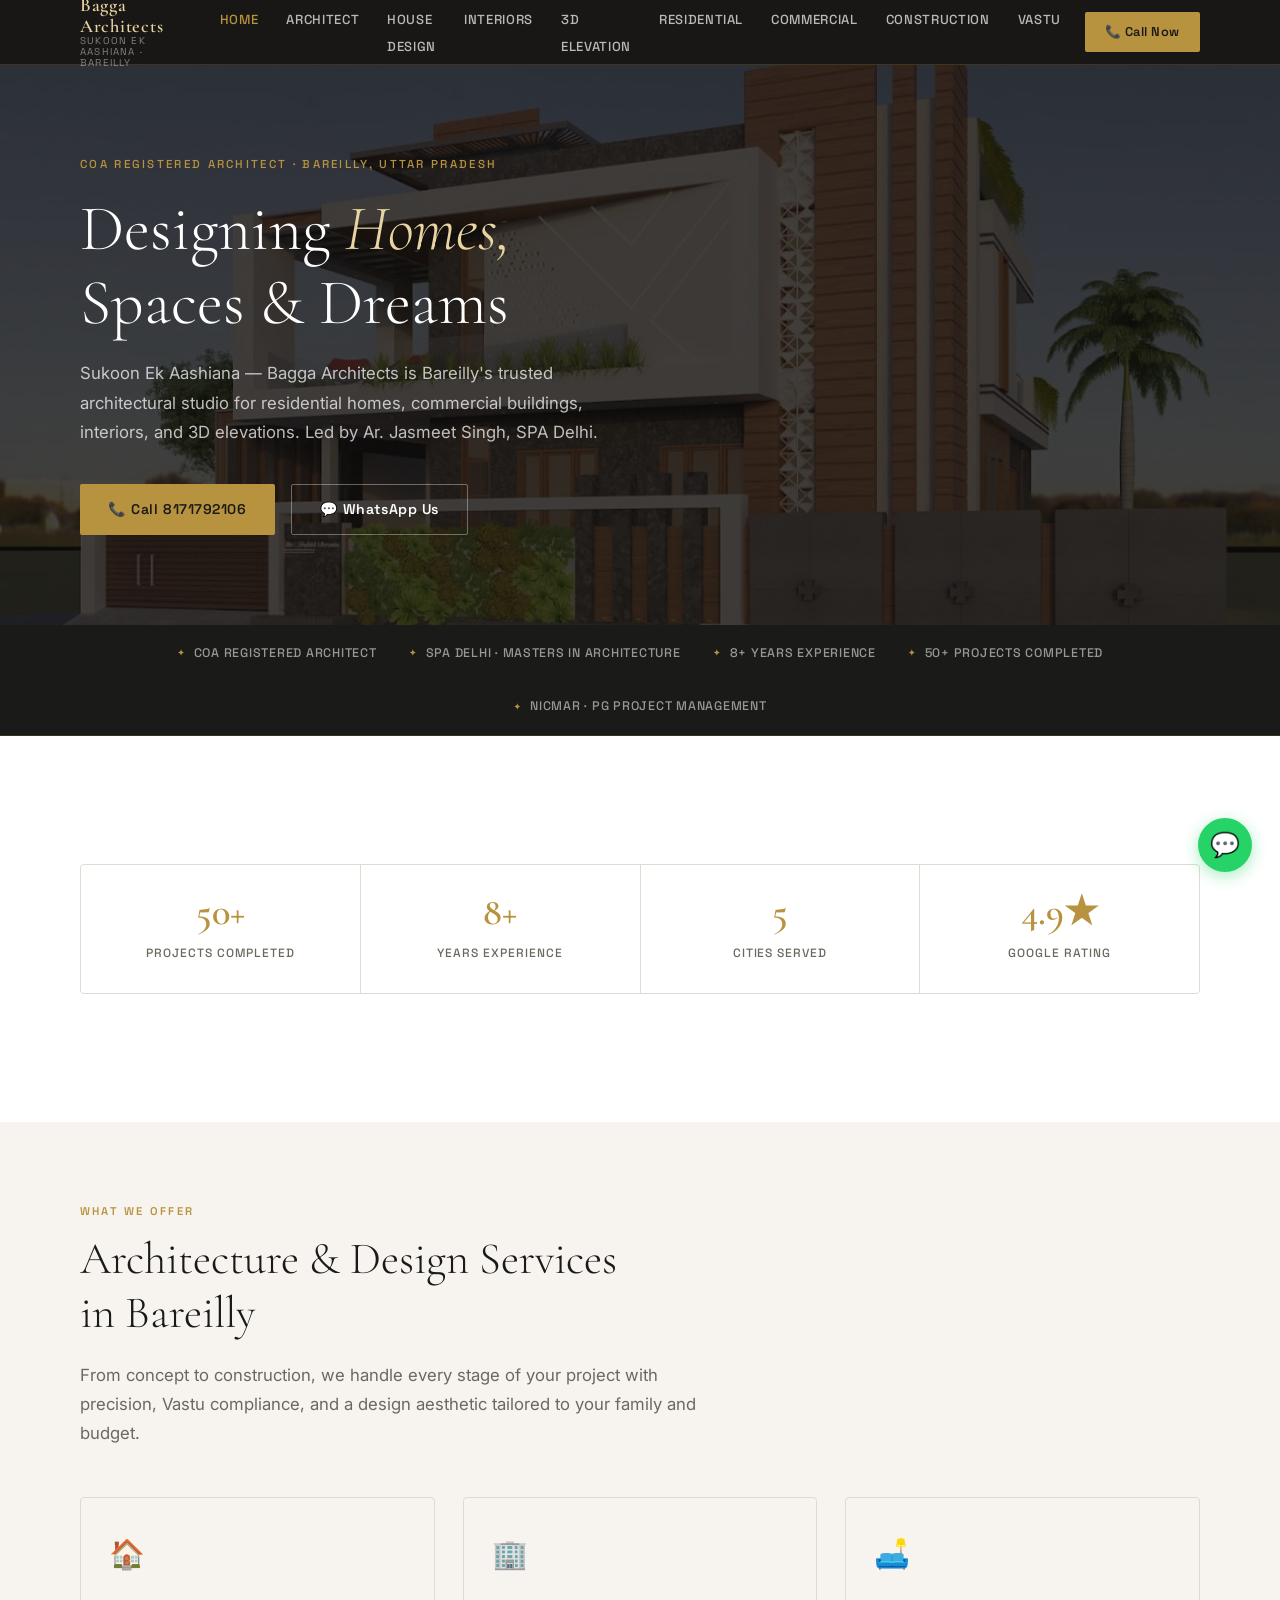
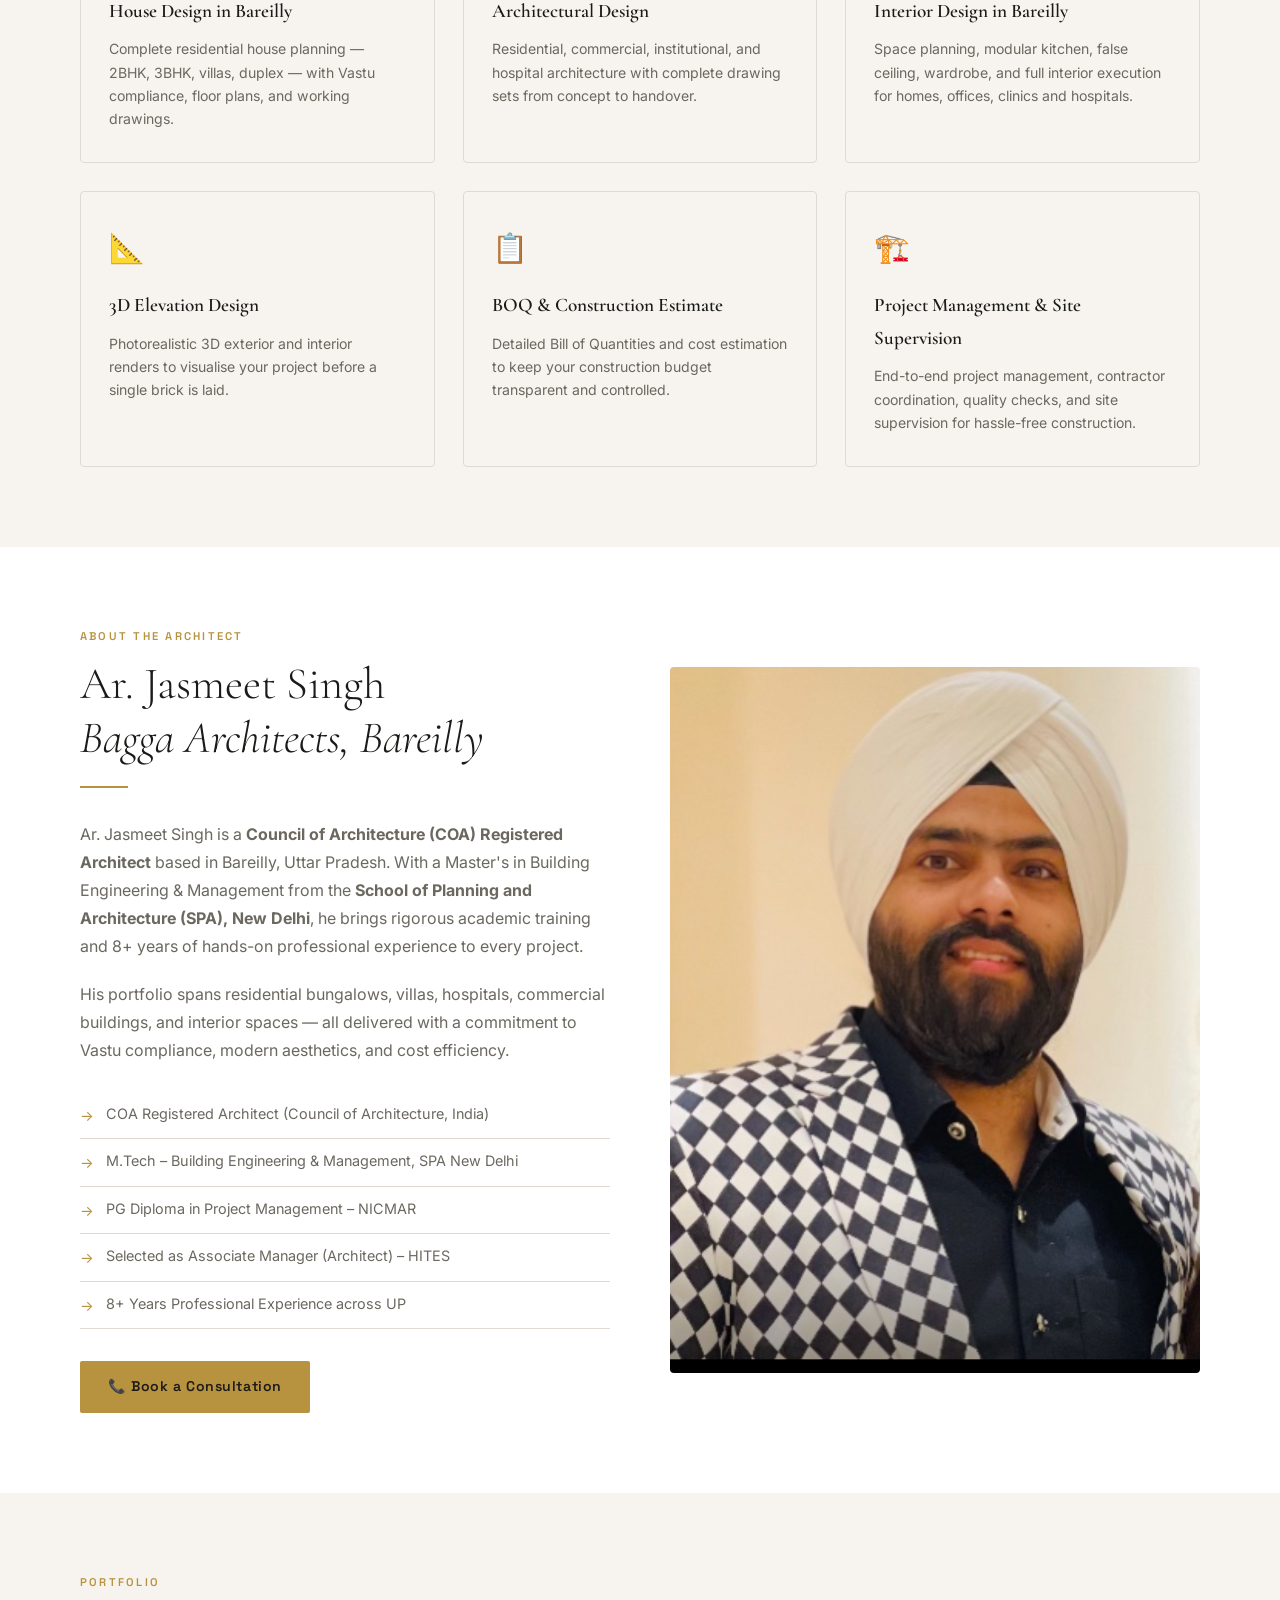
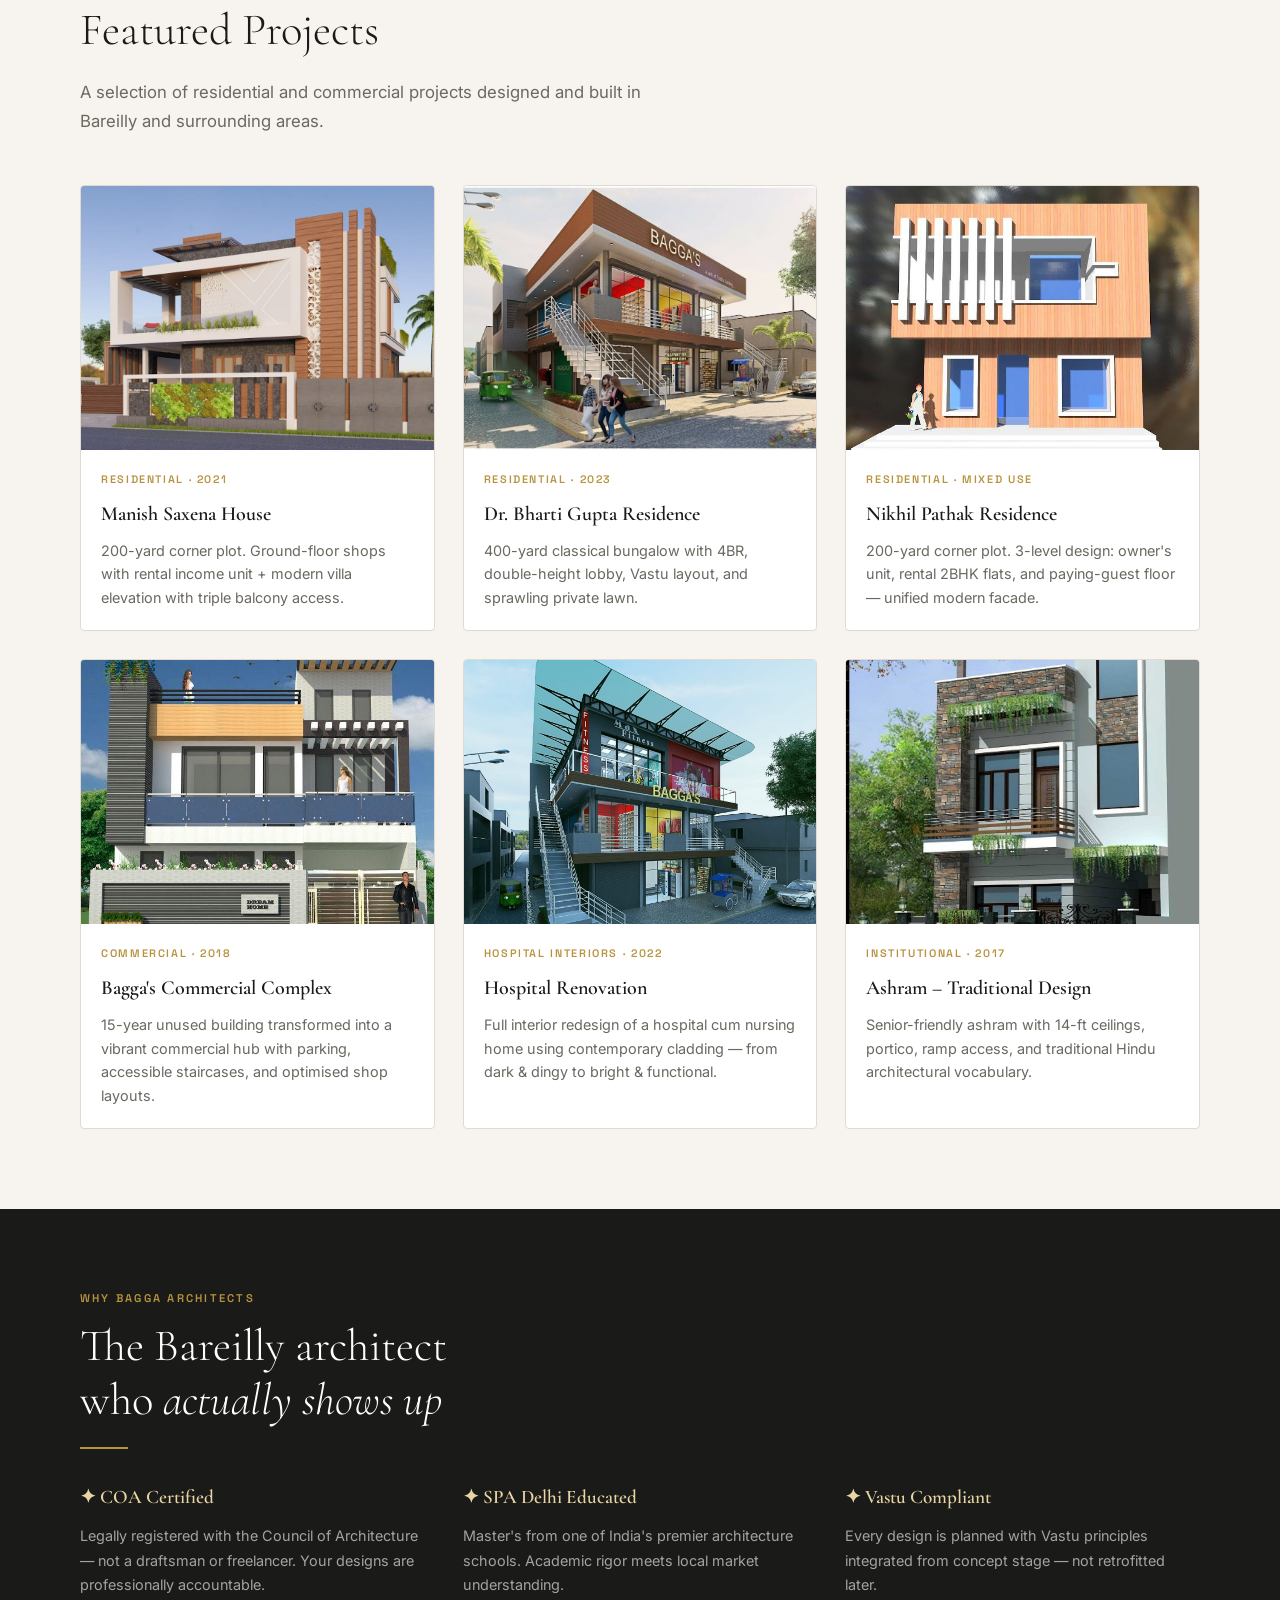
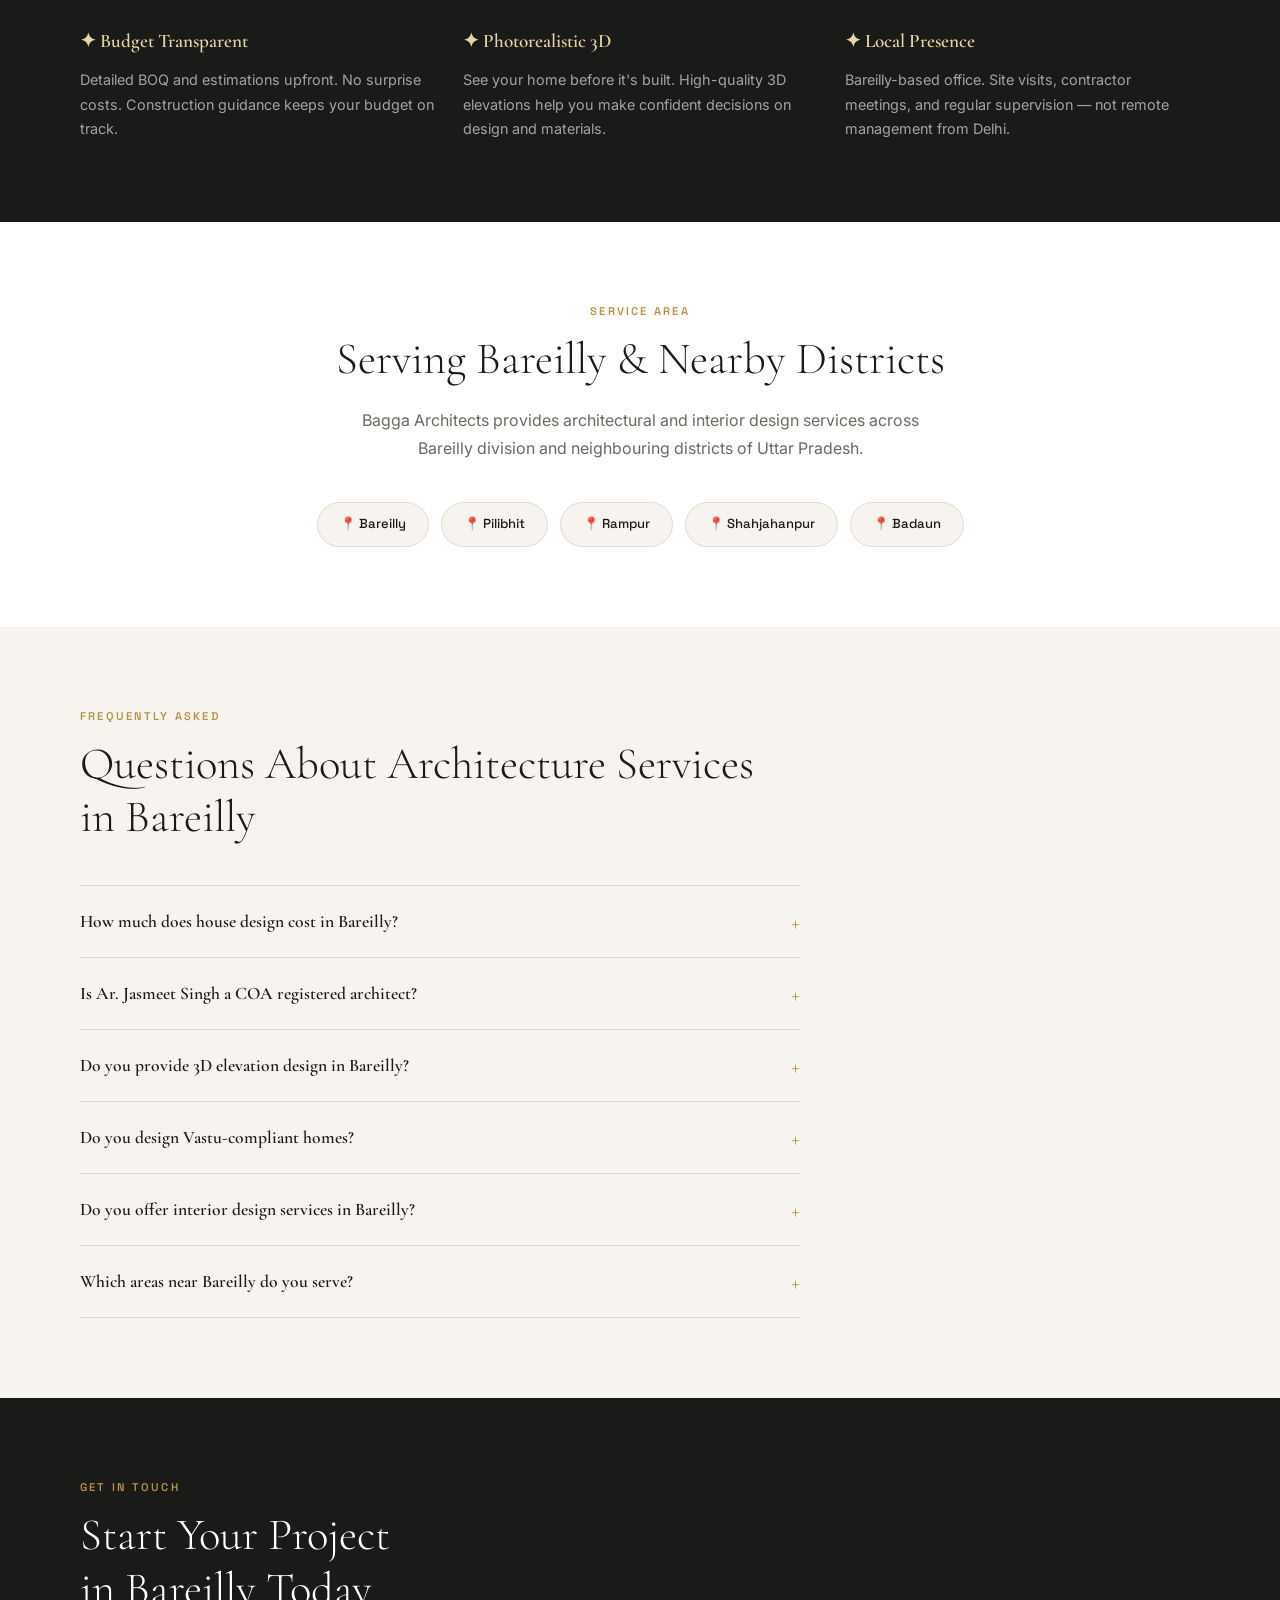
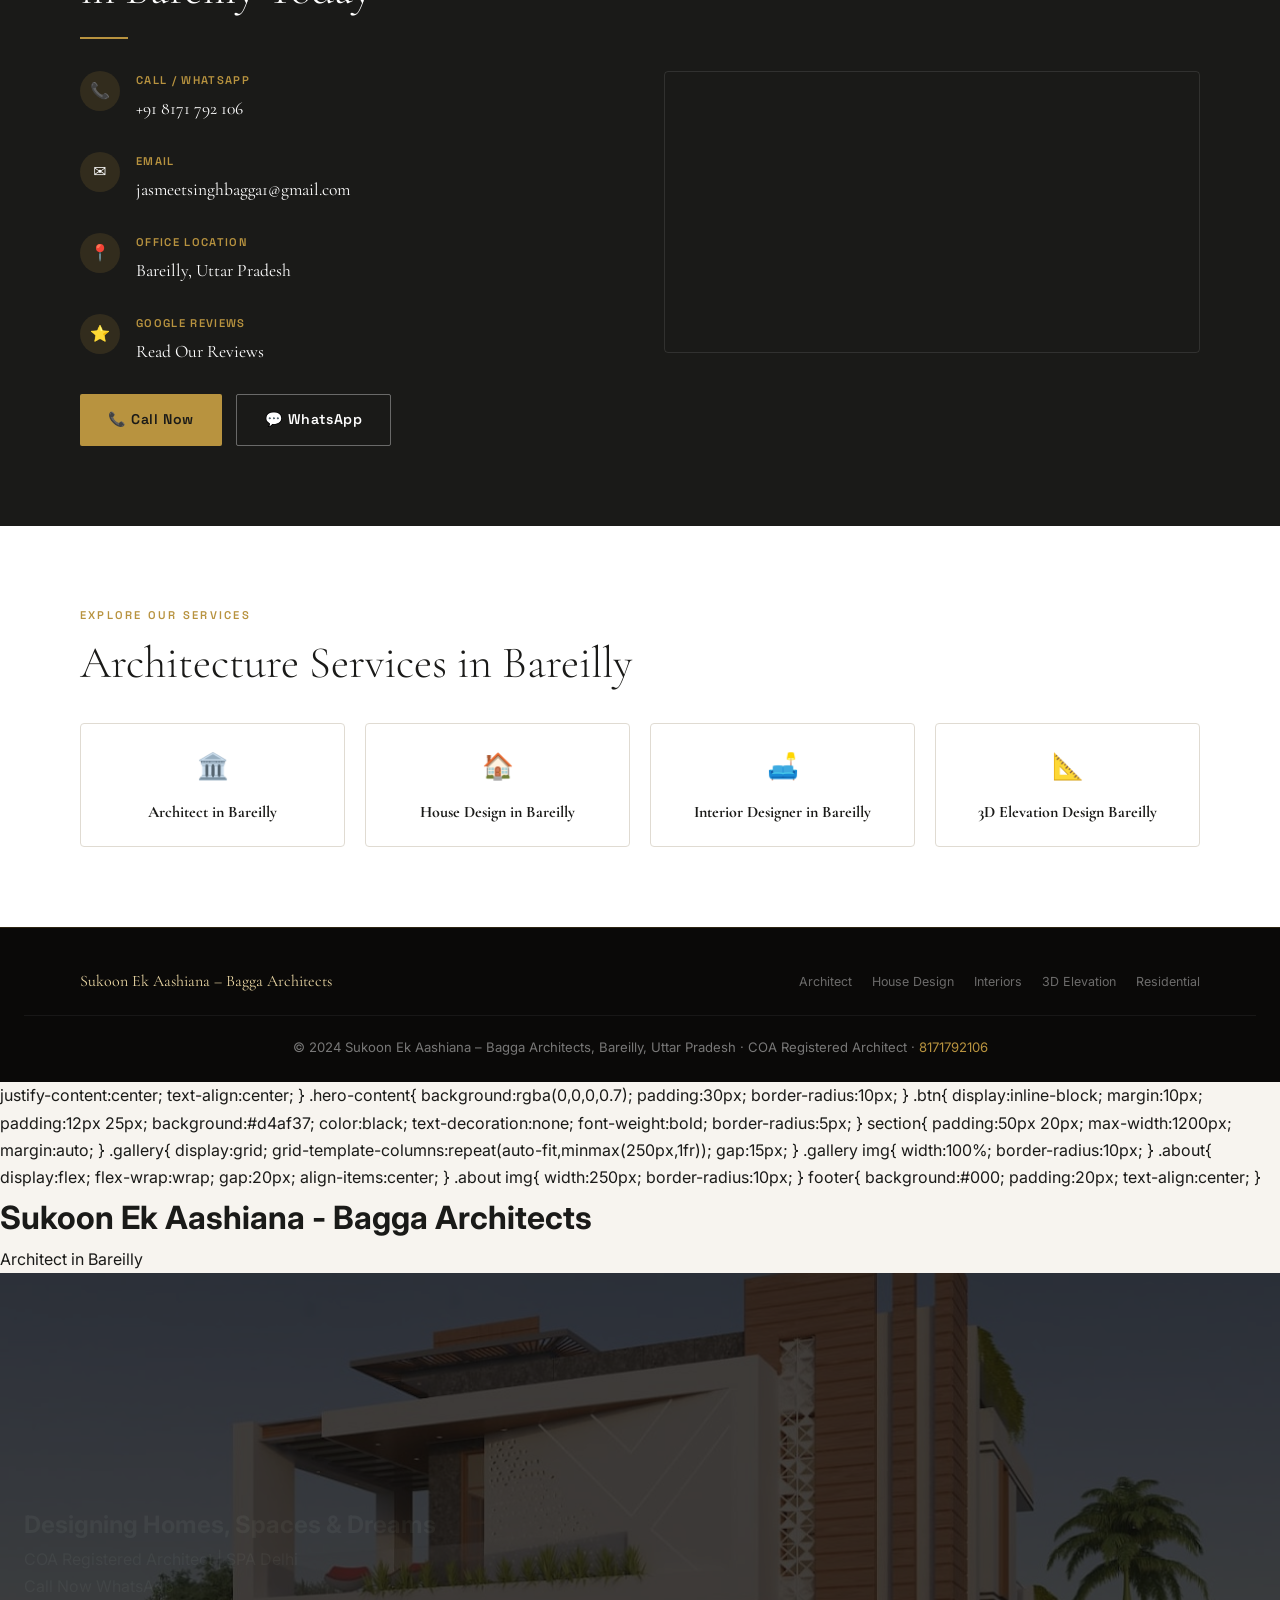
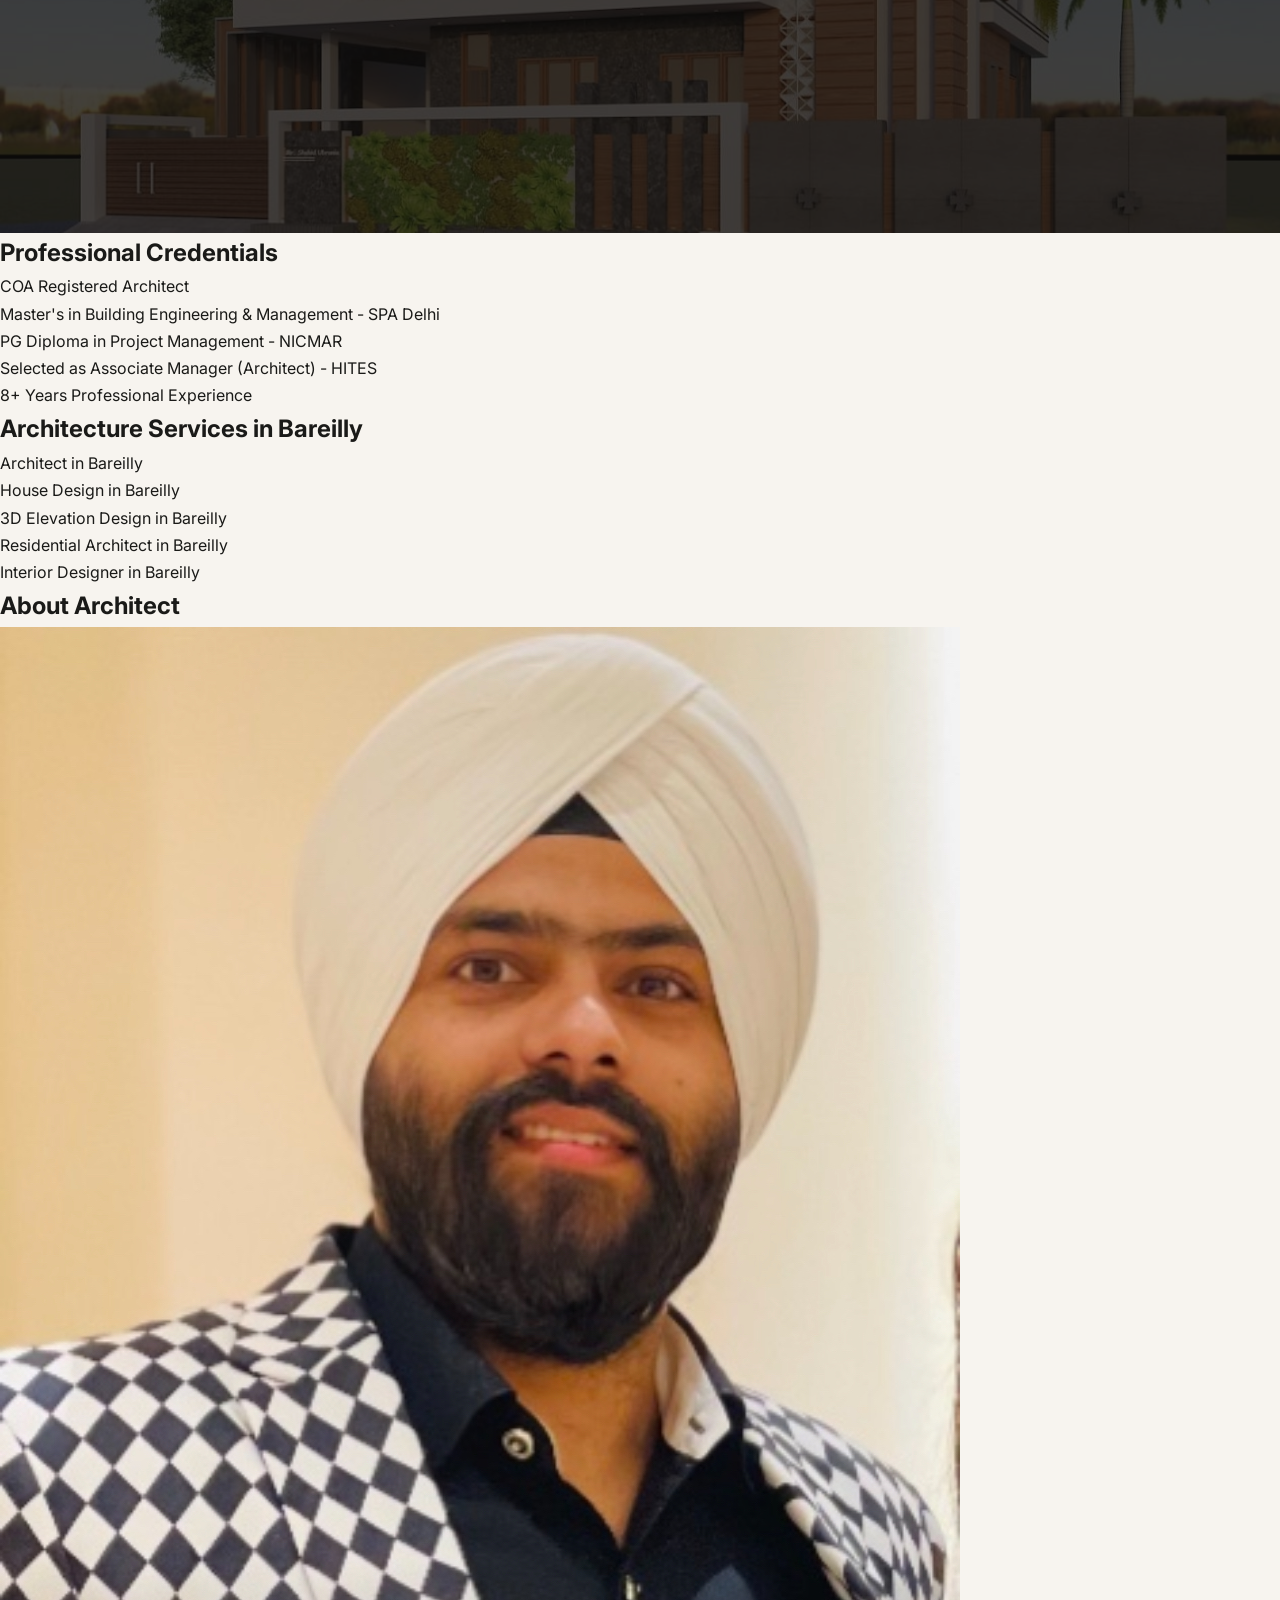
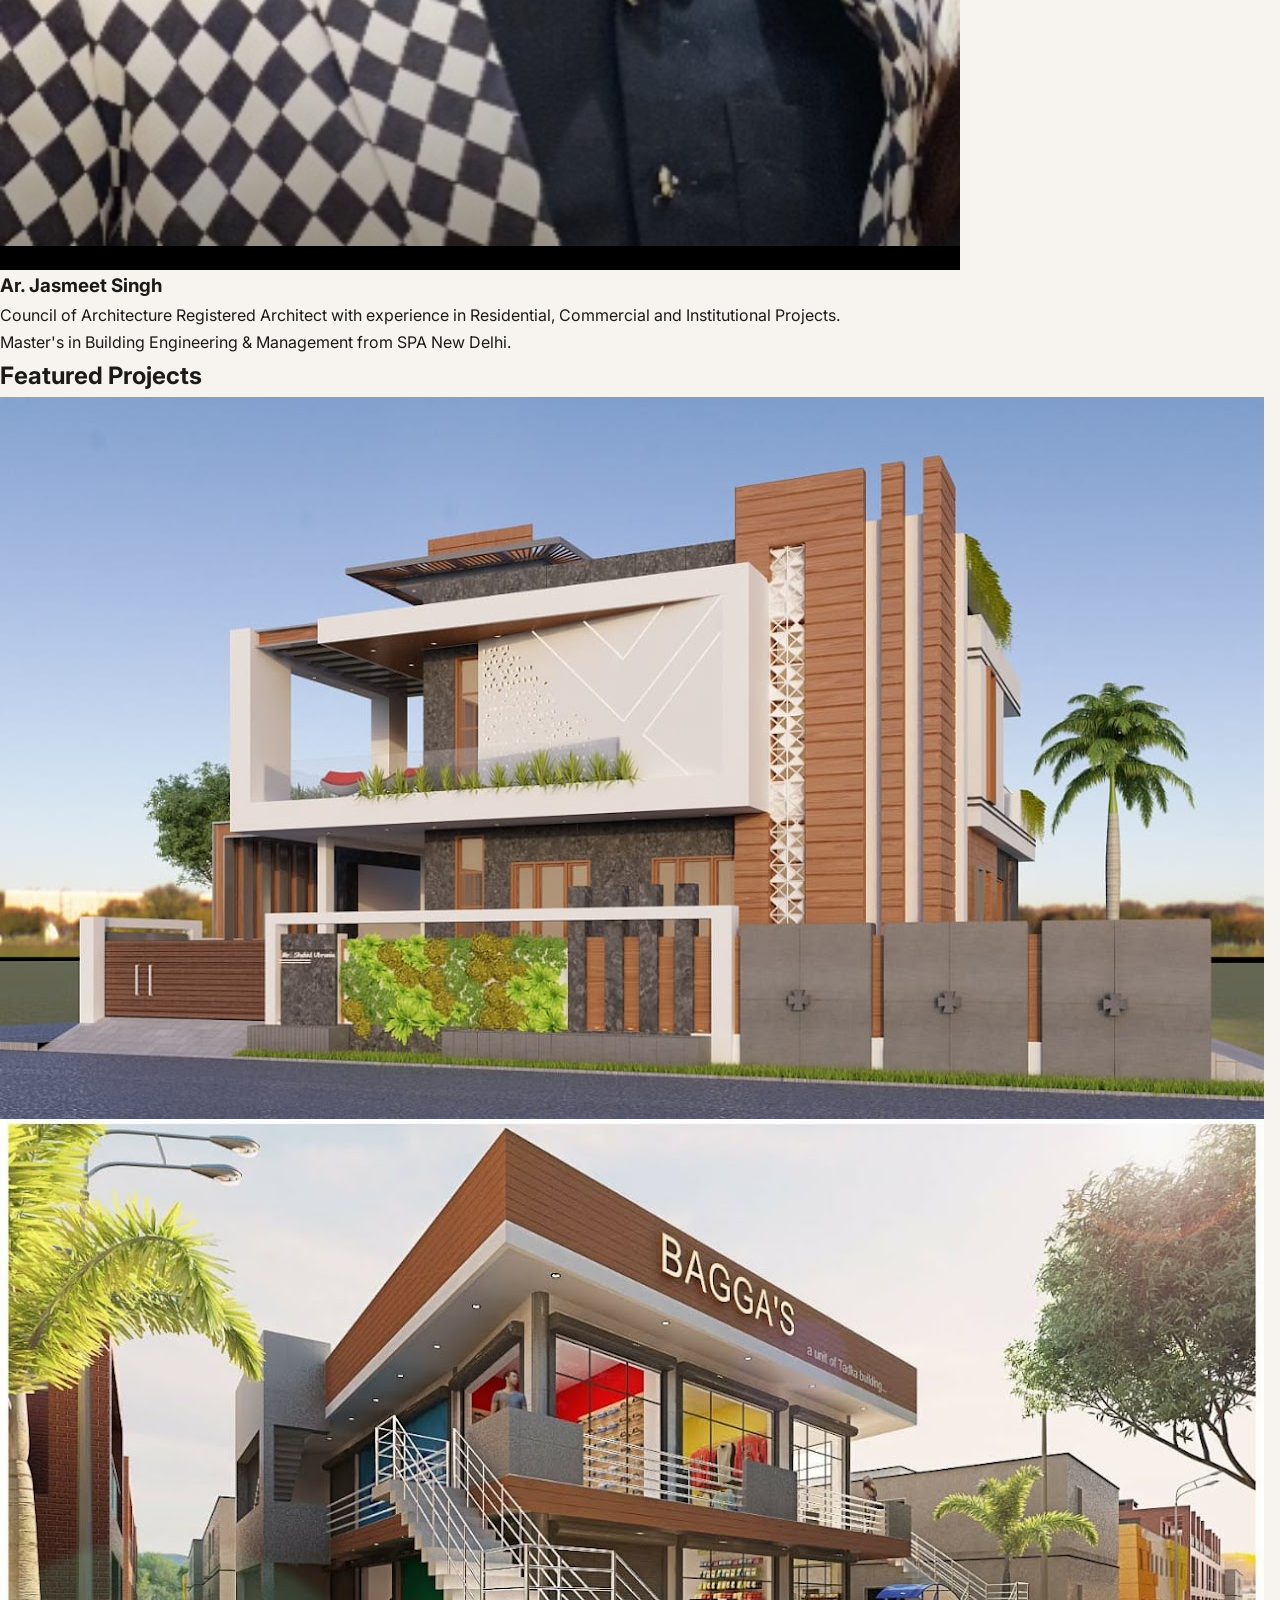
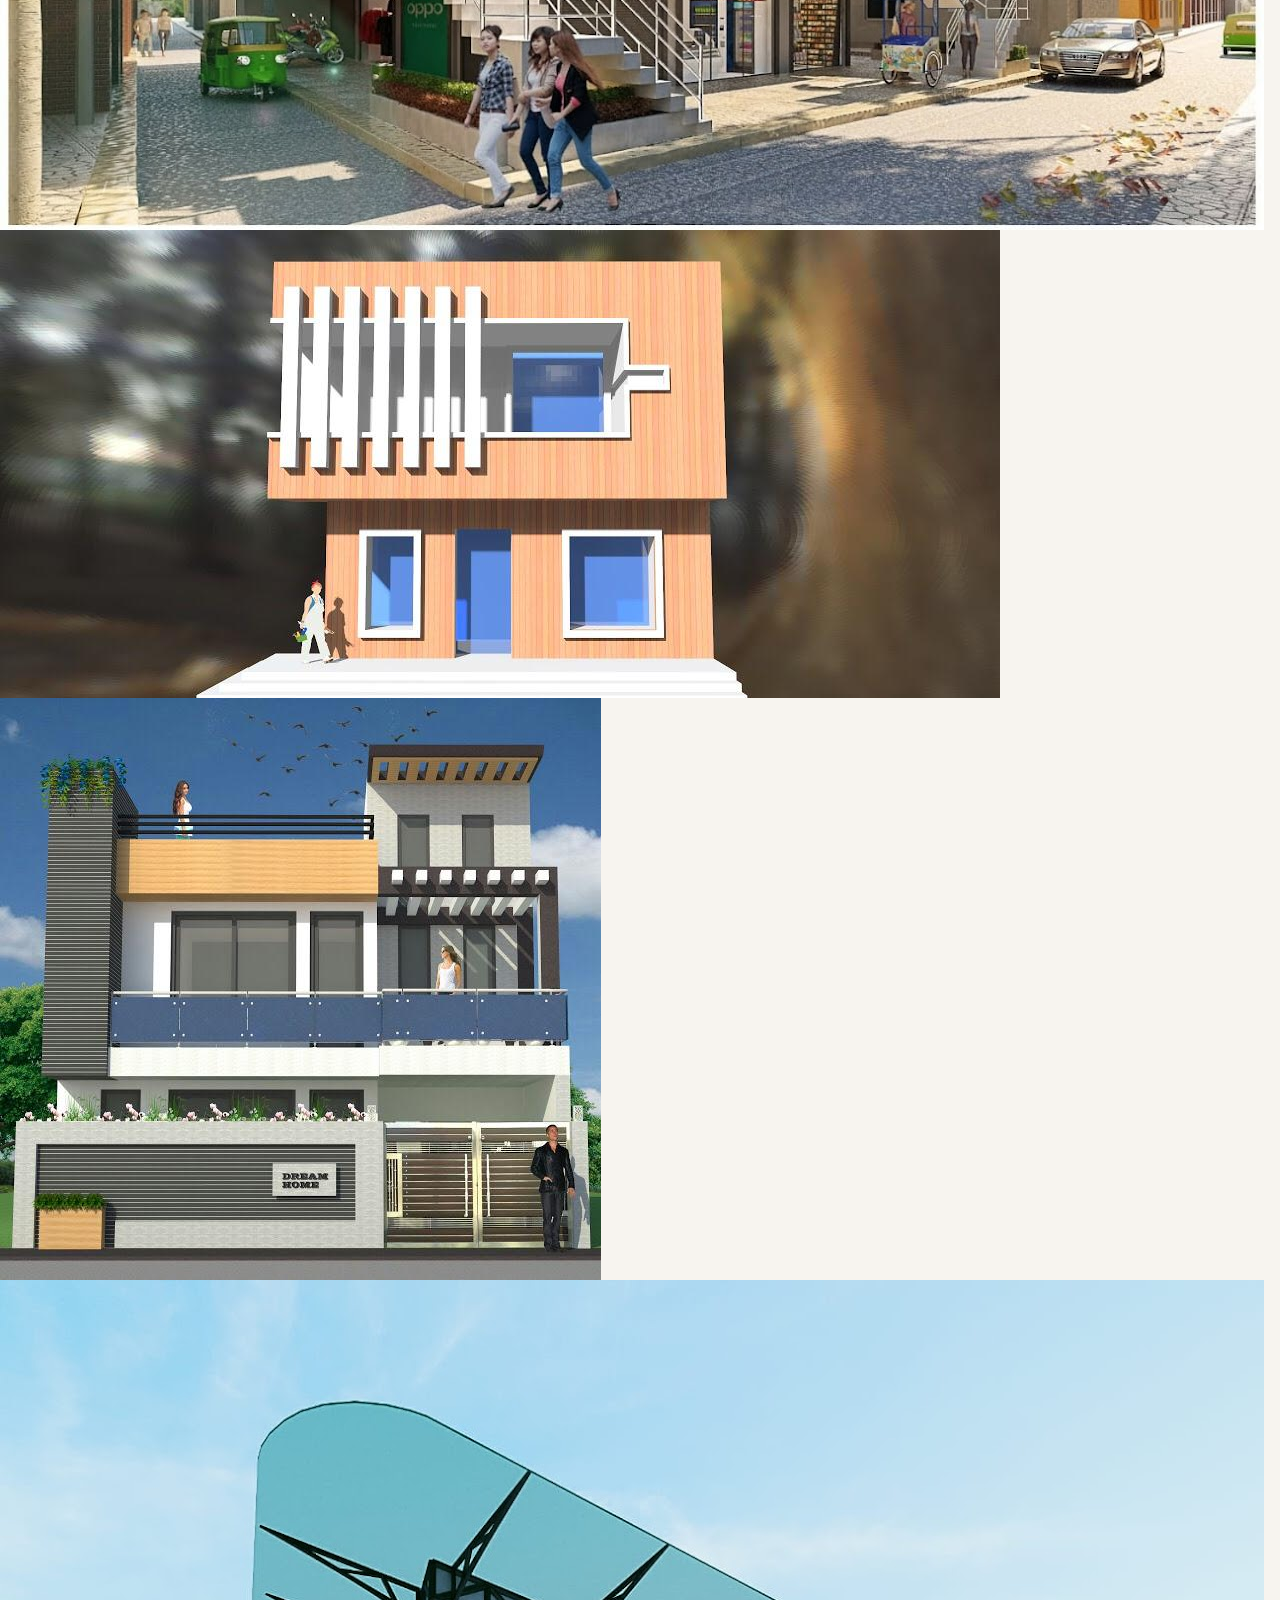
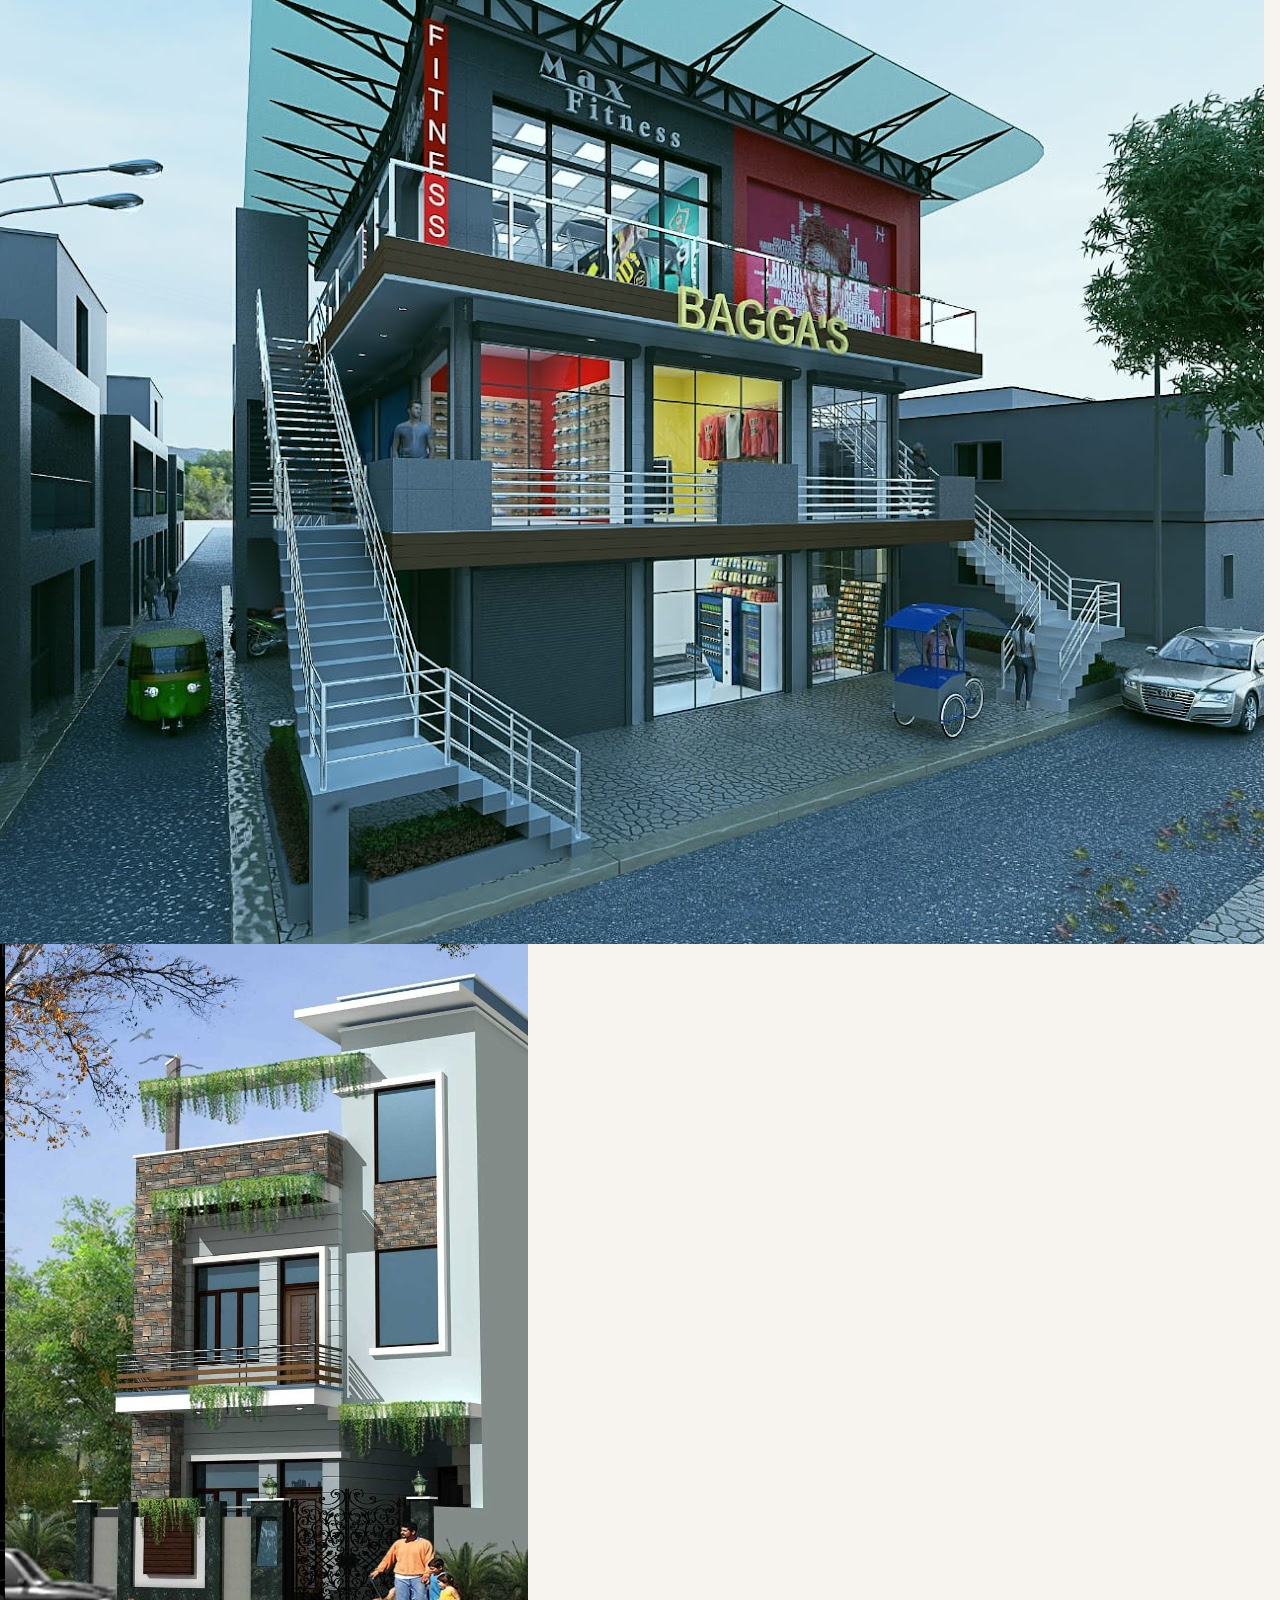
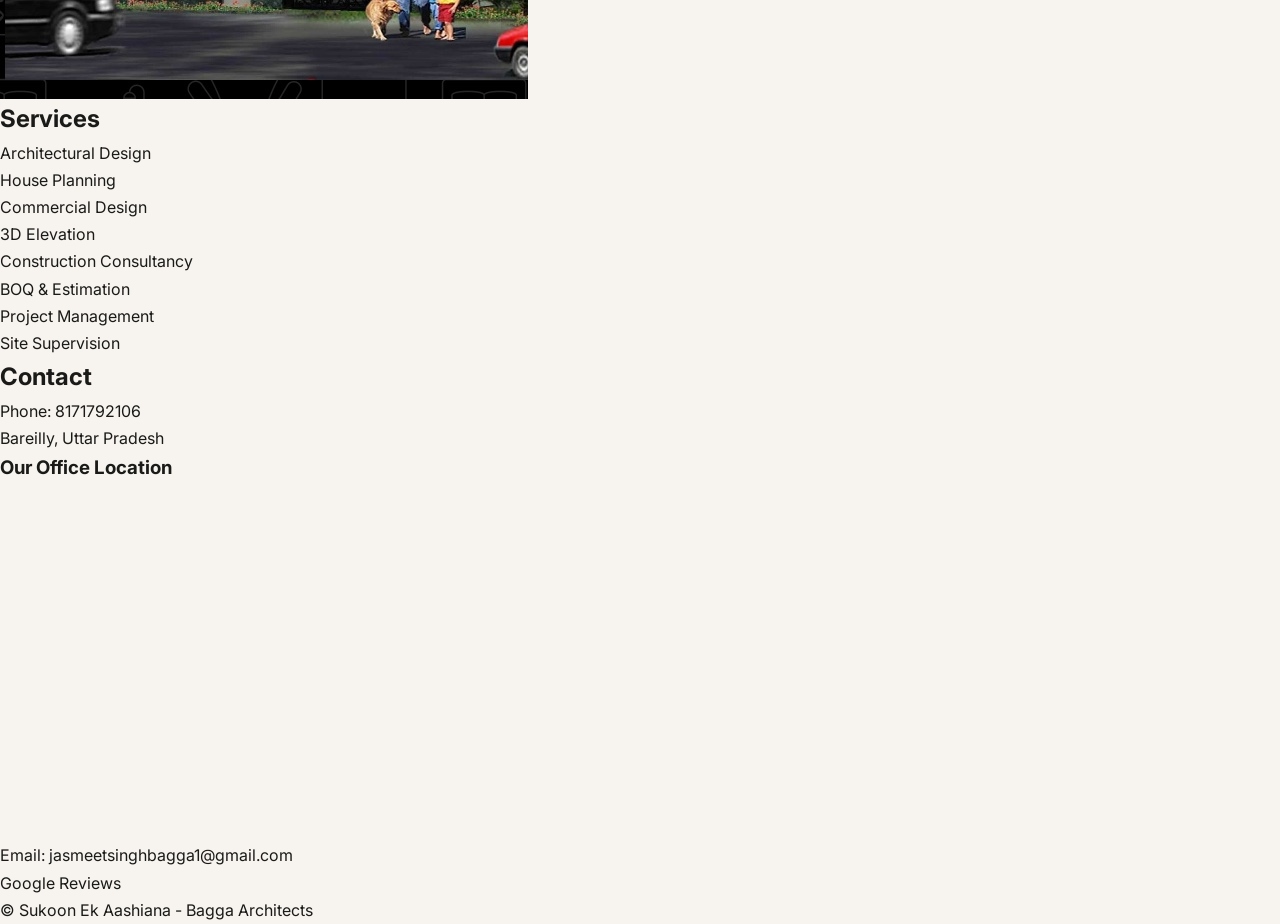
==== commit 8a948bd1: "Update index.html" ====
--- a/index.html
+++ b/index.html
@@ -211,6 +211,11 @@
         <li><a href="interior-designer-in-bareilly.html">Interiors</a></li>
         <li><a href="3d-elevation-design-bareilly.html">3D Elevation</a></li>
         <li><a href="residential-architect-bareilly.html">Residential</a></li>
+   <li><a href="commercial-architect-bareilly.html">Commercial</a></li>
+
+<li><a href="construction-consultancy-bareilly.html">Construction</a></li>
+
+<li><a href="vastu-consultant-bareilly.html">Vastu</a></li>
       </ul>
       <a href="tel:+918171792106" class="nav__cta">📞 Call Now</a>
       <button class="nav__hamburger" aria-label="Toggle menu">
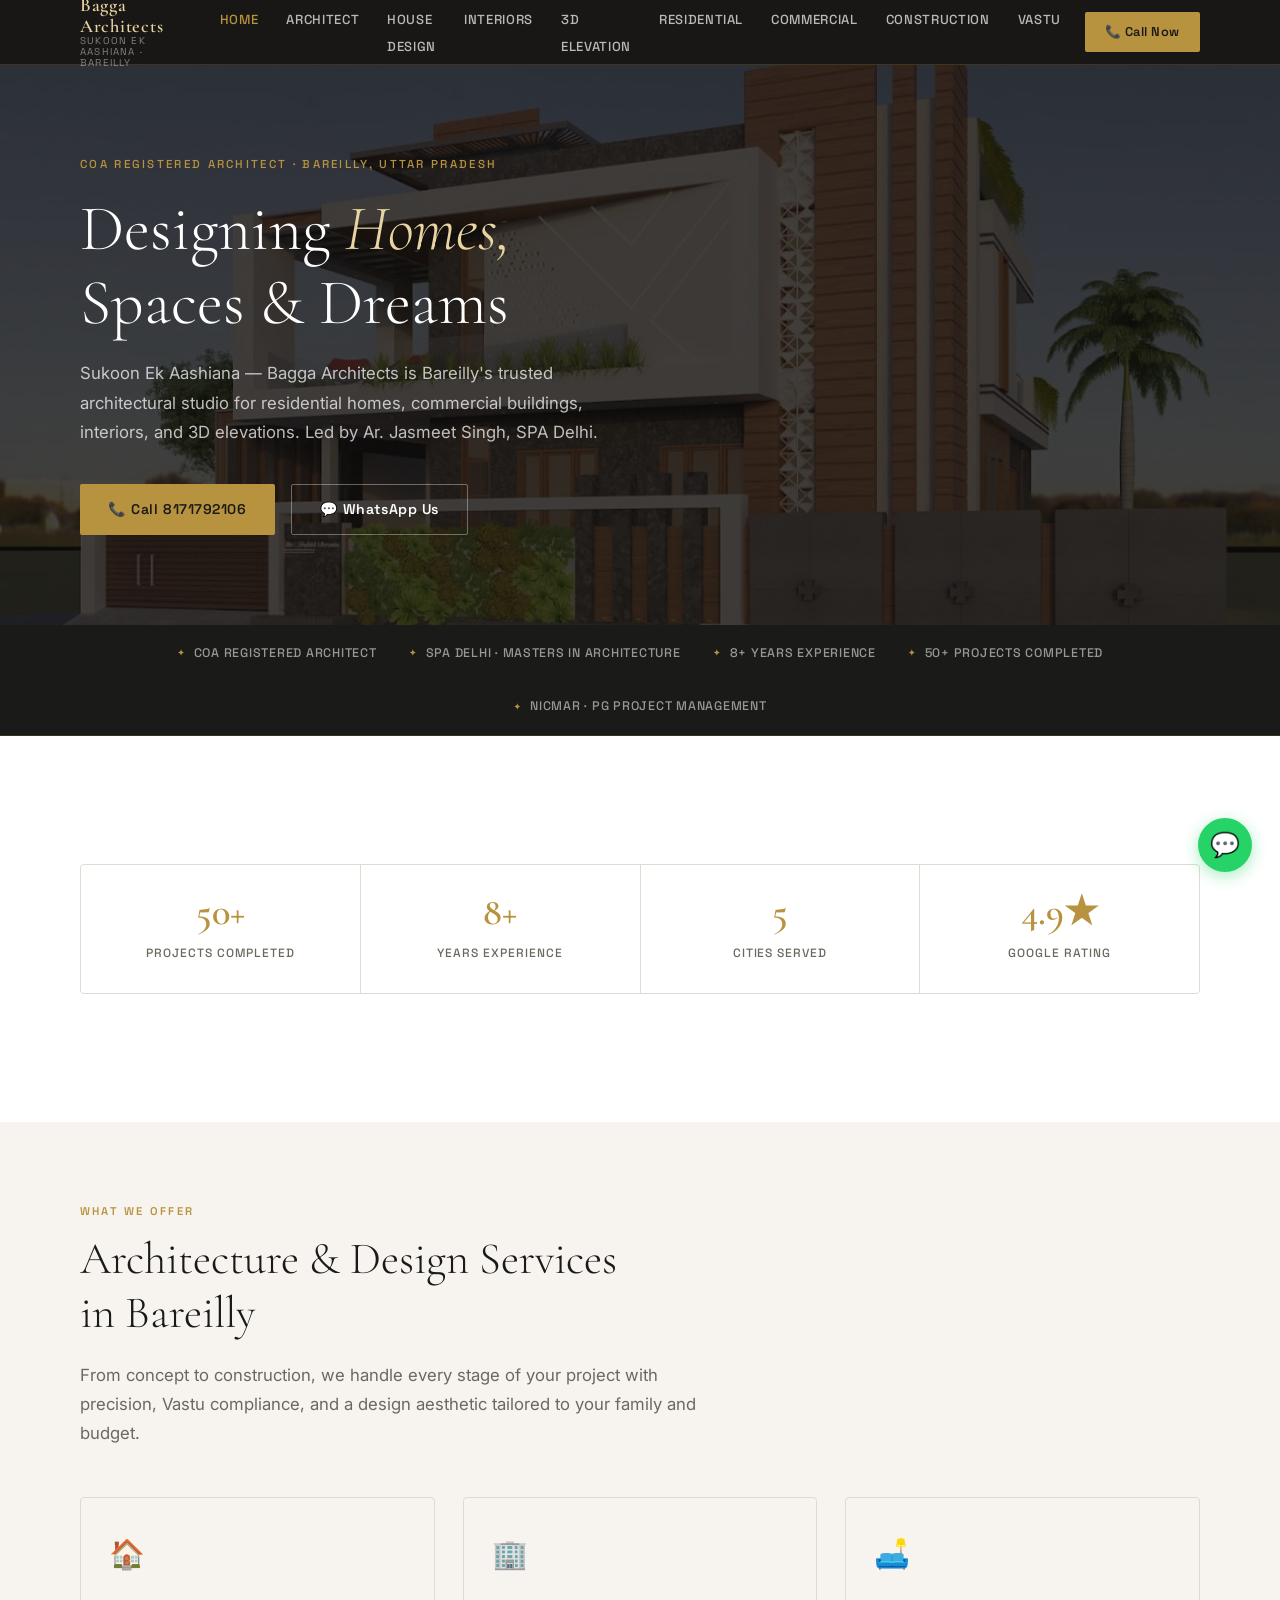
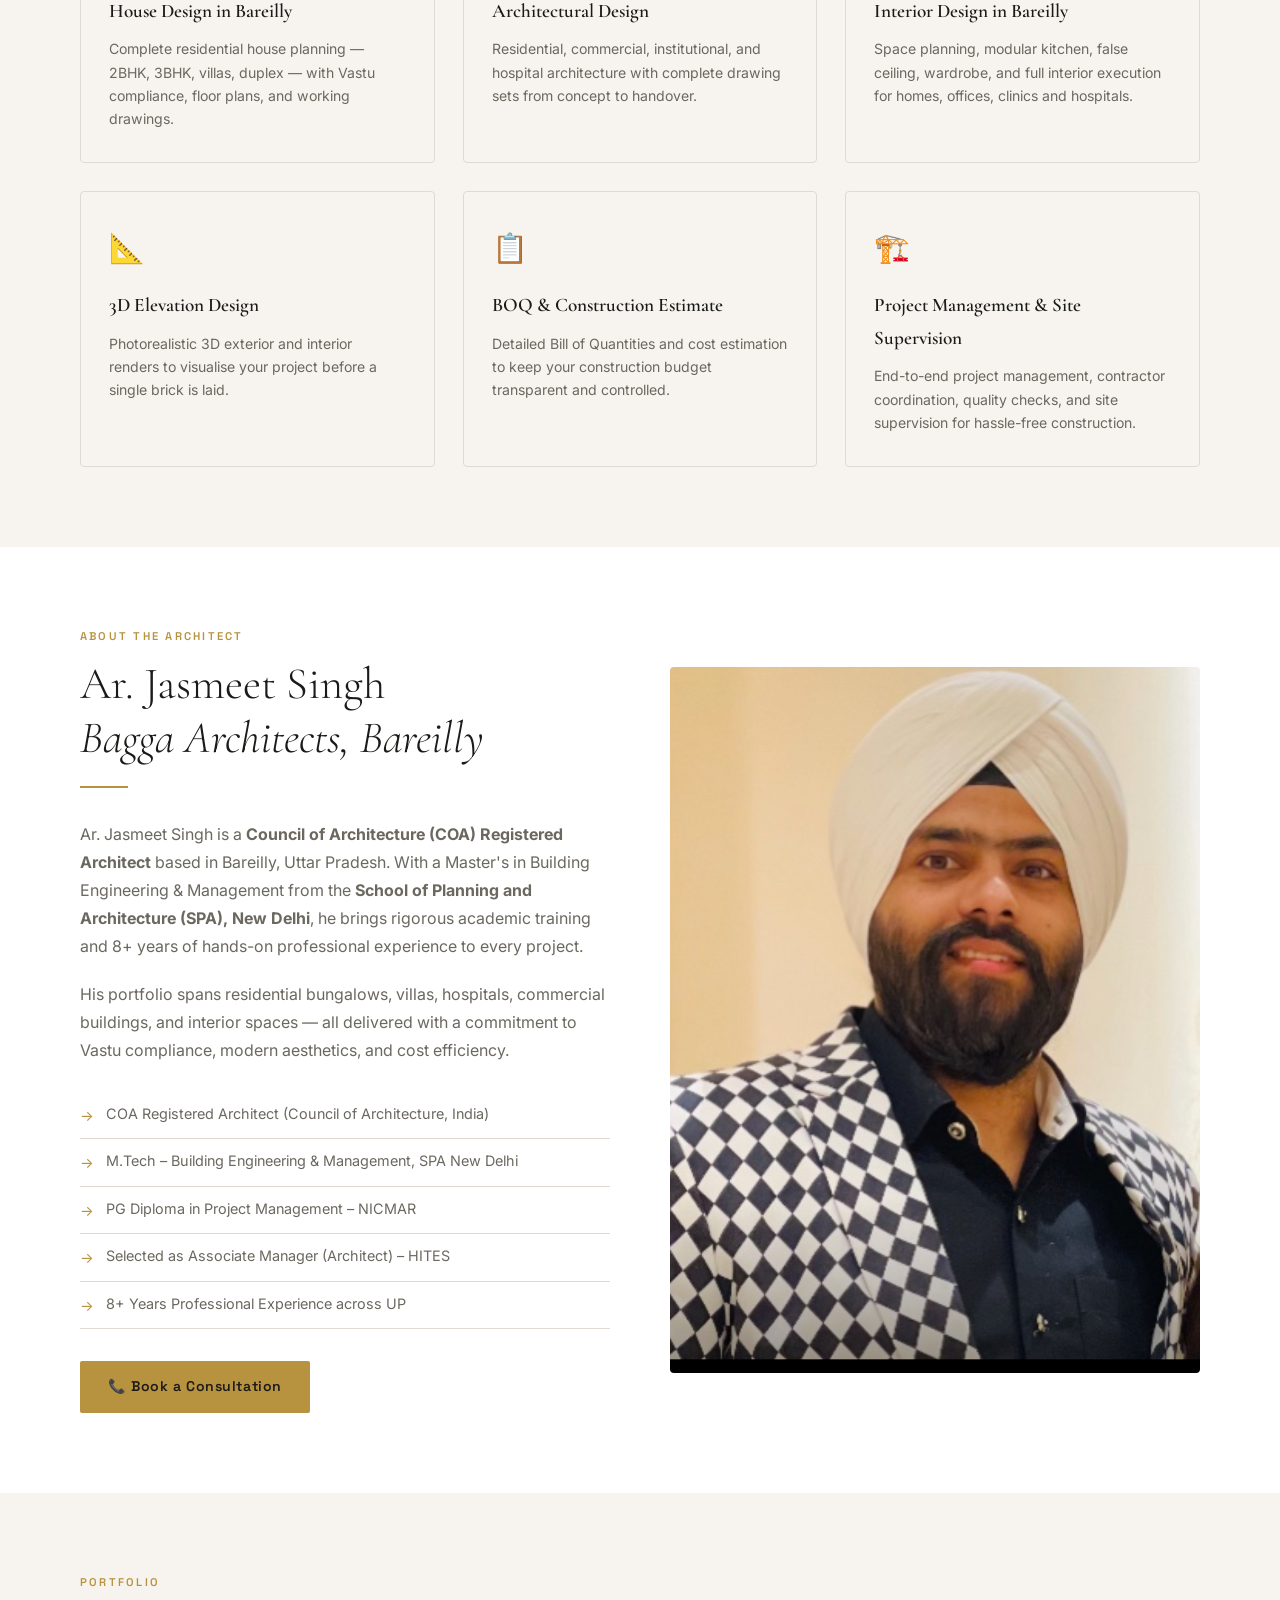
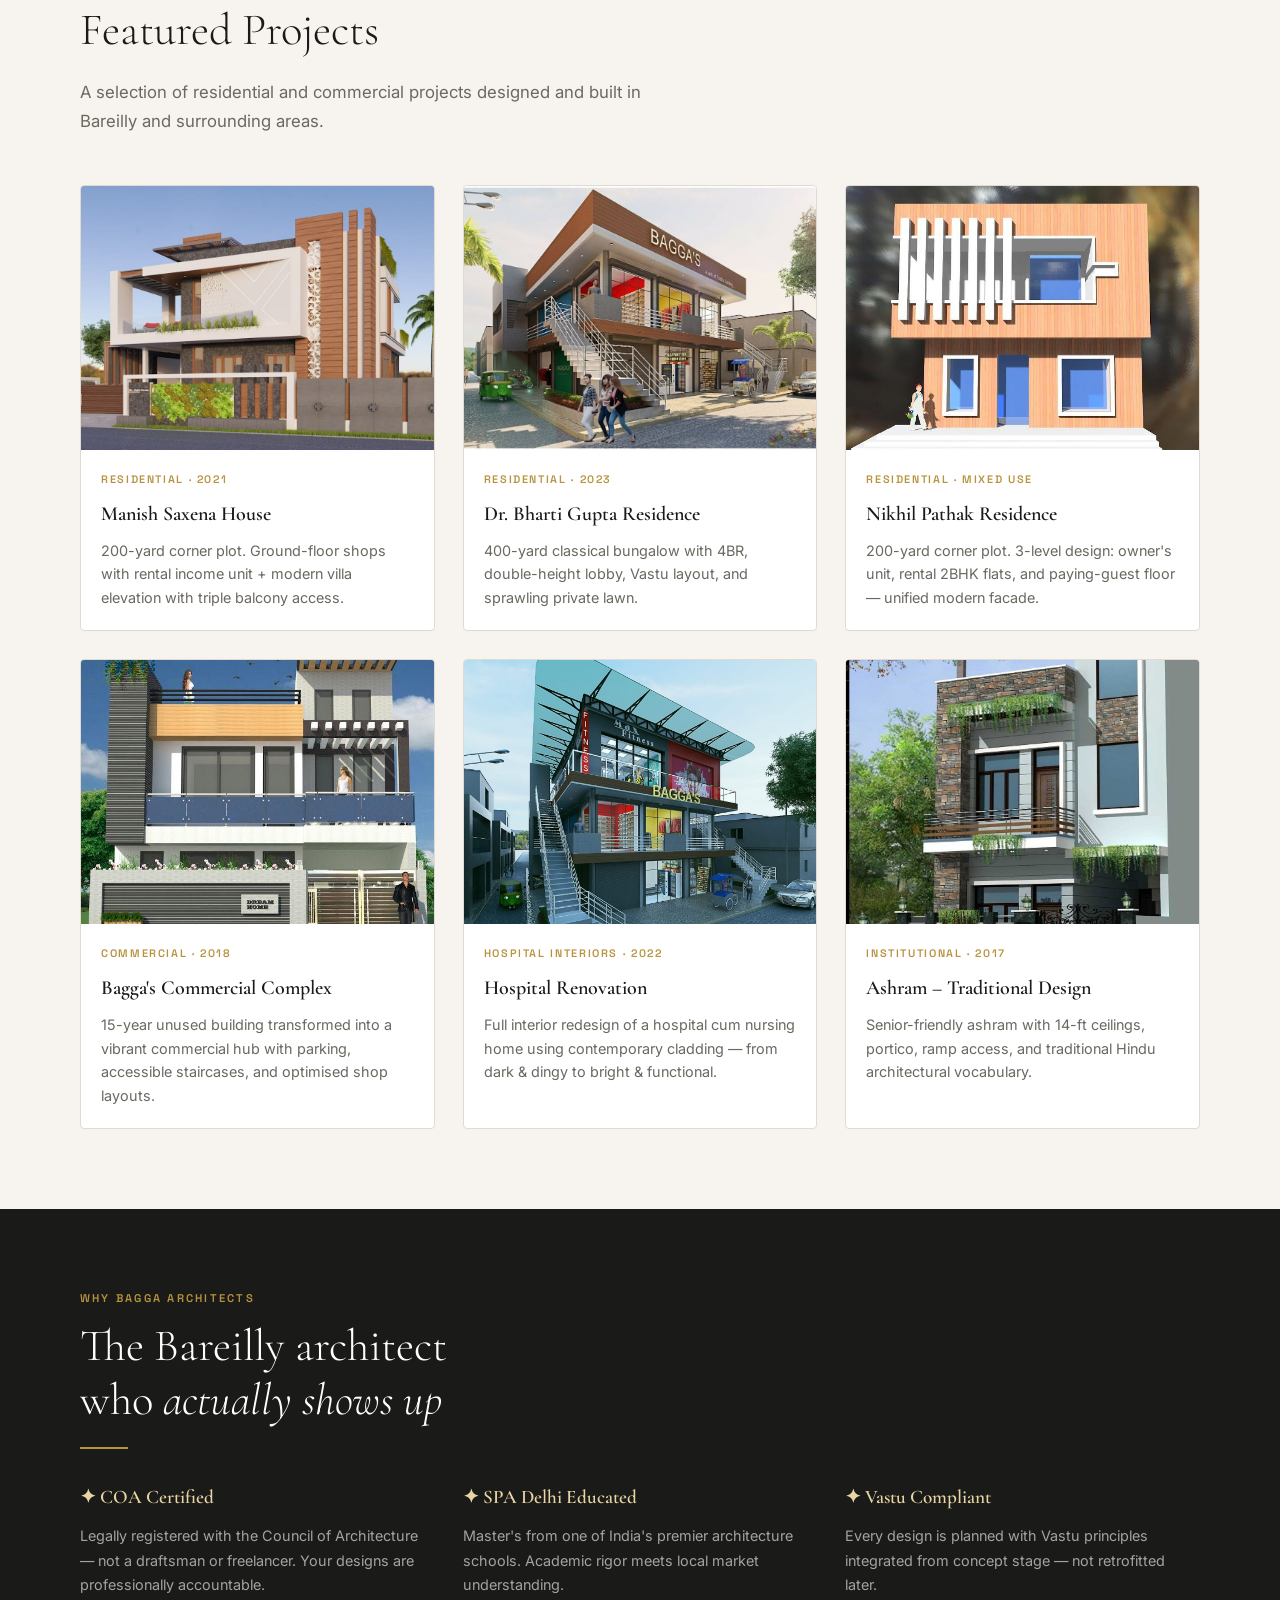
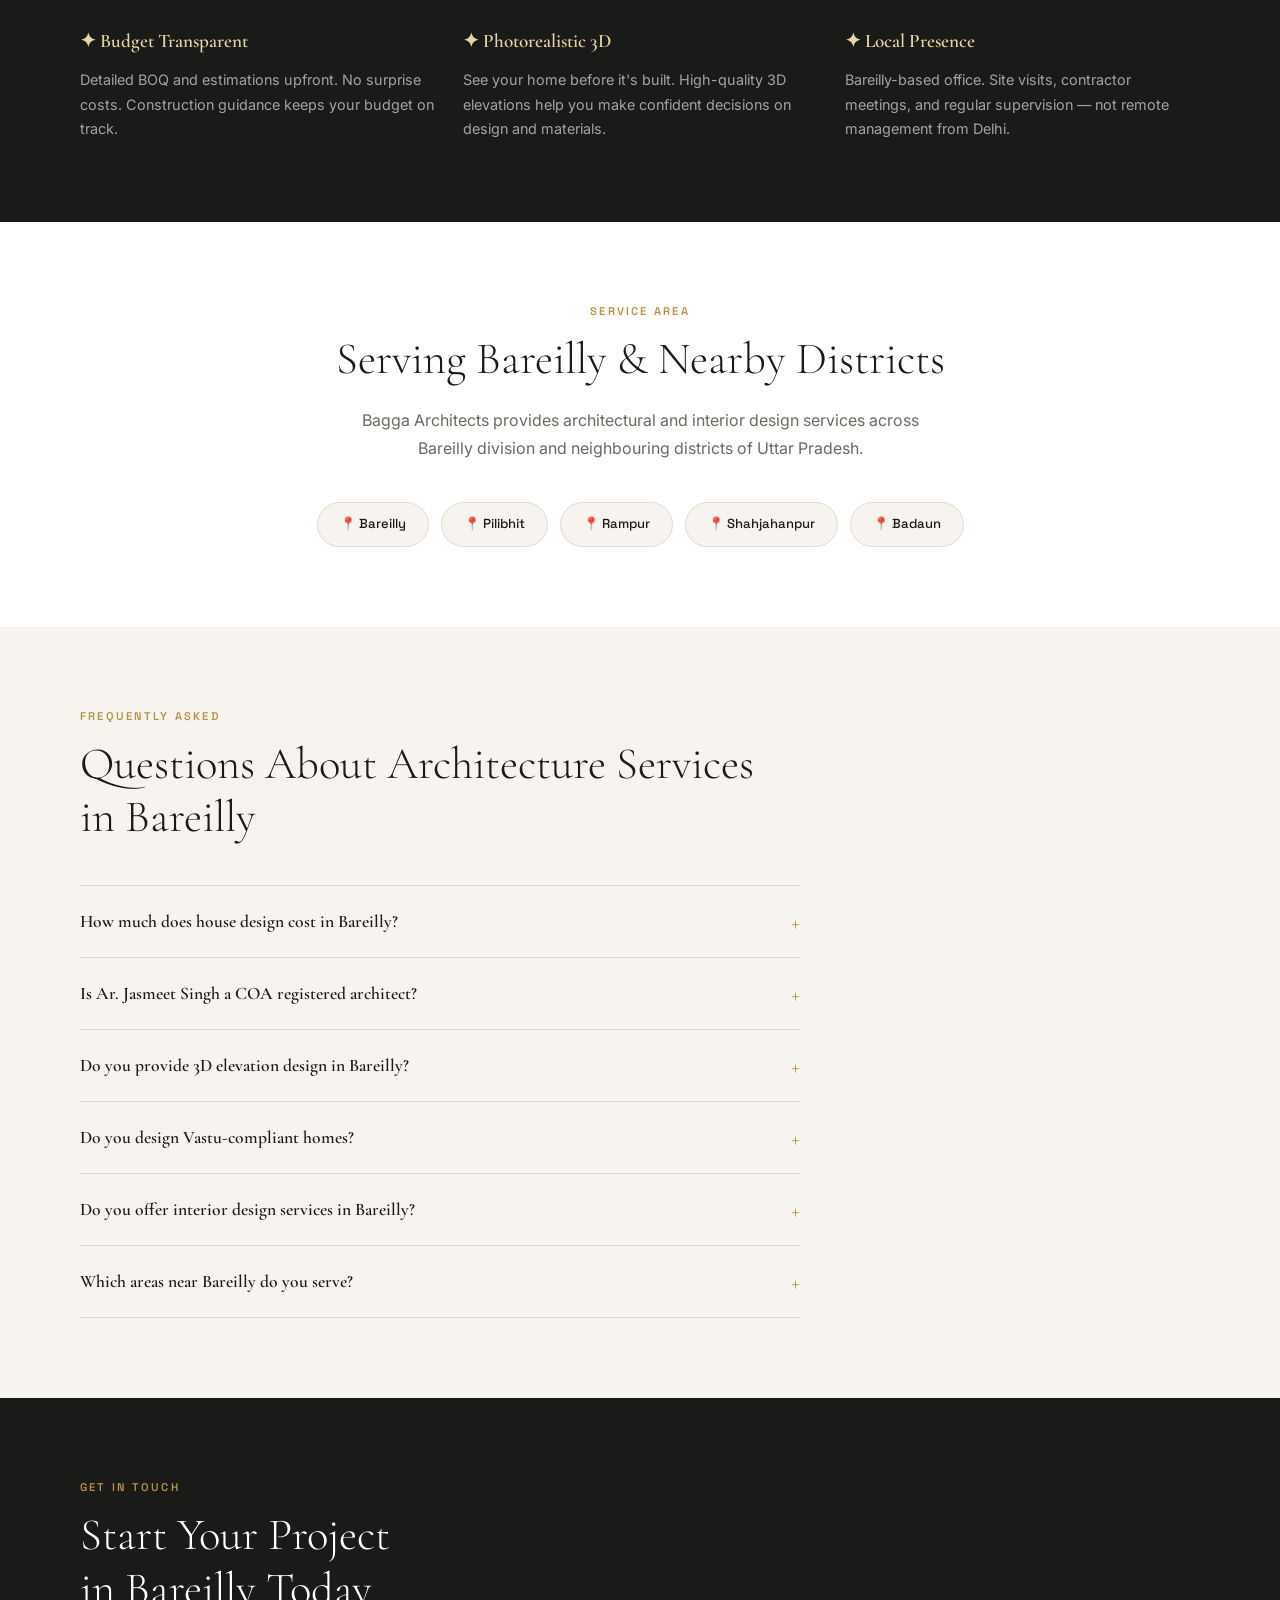
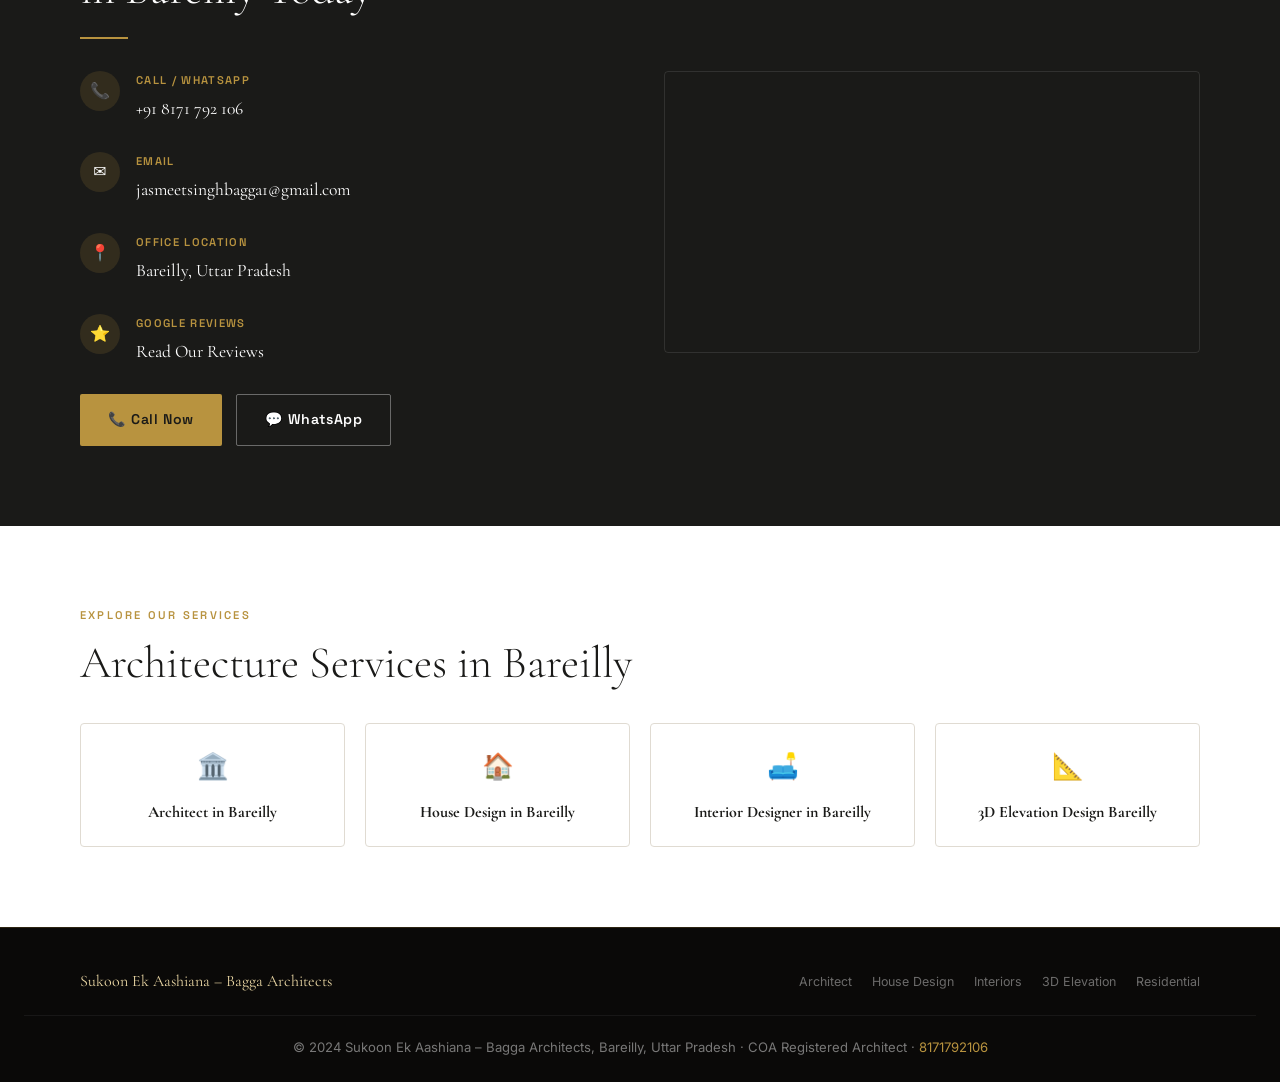
==== commit 85ff98af: "Update index.html" ====
--- a/index.html
+++ b/index.html
@@ -615,192 +615,5 @@
 
   <script src="script.js"></script>
 </body>
-</html>justify-content:center;
-text-align:center;
-}
-
-.hero-content{
-background:rgba(0,0,0,0.7);
-padding:30px;
-border-radius:10px;
-}
-
-.btn{
-display:inline-block;
-margin:10px;
-padding:12px 25px;
-background:#d4af37;
-color:black;
-text-decoration:none;
-font-weight:bold;
-border-radius:5px;
-}
-
-section{
-padding:50px 20px;
-max-width:1200px;
-margin:auto;
-}
-
-.gallery{
-display:grid;
-grid-template-columns:repeat(auto-fit,minmax(250px,1fr));
-gap:15px;
-}
-
-.gallery img{
-width:100%;
-border-radius:10px;
-}
-
-.about{
-display:flex;
-flex-wrap:wrap;
-gap:20px;
-align-items:center;
-}
-
-.about img{
-width:250px;
-border-radius:10px;
-}
-
-footer{
-background:#000;
-padding:20px;
-text-align:center;
-}
-</style>
-</head>
-
-<body>
-
-<header>
-<h1>Sukoon Ek Aashiana - Bagga Architects</h1>
-<p>Architect in Bareilly</p>
-</header>
-
-<div class="hero">
-<div class="hero-content">
-<h2>Designing Homes, Spaces & Dreams</h2>
-<p>COA Registered Architect | SPA Delhi</p>
-
-<a class="btn" href="tel:+918171792106">Call Now</a>
-
-<a class="btn" href="https://wa.me/918171792106">
-WhatsApp
-</a>
-</div>
-</div>
-
-  <h2>Professional Credentials</h2>
-
-<ul>
-<li>COA Registered Architect</li>
-<li>Master's in Building Engineering & Management - SPA Delhi</li>
-<li>PG Diploma in Project Management - NICMAR</li>
-<li>Selected as Associate Manager (Architect) - HITES</li>
-<li>8+ Years Professional Experience</li>
-</ul>
-<section>
-  <h2>Architecture Services in Bareilly</h2>
-
-<ul>
-<li><a href="architect-in-bareilly.html">Architect in Bareilly</a></li>
-<li><a href="house-design-in-bareilly.html">House Design in Bareilly</a></li>
-<li><a href="3d-elevation-design-bareilly.html">3D Elevation Design in Bareilly</a></li>
-<li><a href="residential-architect-bareilly.html">Residential Architect in Bareilly</a></li>
-  <li>
-<a href="interior-designer-in-bareilly.html">
-Interior Designer in Bareilly
-</a>
-</li>
-</ul>
-<h2>About Architect</h2>
-
-<div class="about">
-
-<img src="Image/jasmeet.jpg">
-
-<div>
-<h3>Ar. Jasmeet Singh</h3>
-
-<p>
-Council of Architecture Registered Architect with experience in
-Residential, Commercial and Institutional Projects.
-</p>
-
-<p>
-Master's in Building Engineering & Management from SPA New Delhi.
-</p>
-
-</div>
-
-</div>
-
-</section>
-
-<section>
-
-<h2>Featured Projects</h2>
-
-<div class="gallery">
-
-<img src="Image/project1.jpeg">
-<img src="Image/project2.jpg">
-<img src="Image/project11.jpg">
-<img src="Image/project12.jpg">
-<img src="Image/project14.jpg">
-<img src="Image/project15.jpg">
-
-</div>
-
-</section>
-
-<section>
-
-<h2>Services</h2>
-
-<ul>
-<li>Architectural Design</li>
-<li>House Planning</li>
-<li>Commercial Design</li>
-<li>3D Elevation</li>
-<li>Construction Consultancy</li>
-<li>BOQ & Estimation</li>
-<li>Project Management</li>
-<li>Site Supervision</li>
-</ul>
-
-</section>
-
-<section>
-
-<h2>Contact</h2>
-
-<p>Phone: 8171792106</p>
-
-<p>Bareilly, Uttar Pradesh</p>
-  <h3>Our Office Location</h3>
-
-<iframe
-src="https://www.google.com/maps/embed?pb=!1m18!1m12!1m3!1d3511.6500012815454!2d79.39965247502306!3d28.339191797341957!2m3!1f0!2f0!3f0!3m2!1i1024!2i768!4f13.1!3m3!1m2!1s0x39a000b80d1561a7%3A0x9f1533798fb9801b!2sSukoon-Ek%20Aashiana%20-Bagga%20Architects%20(%40jva%20architects)!5e0!3m2!1sen!2sin!4v1781080346989!5m2!1sen!2sin"
-width="100%"
-height="350"
-style="border:0;"
-allowfullscreen=""
-loading="lazy"
-referrerpolicy="no-referrer-when-downgrade">
-</iframe>
-<p>Email: jasmeetsinghbagga1@gmail.com</p>
-  <p><a href="https://share.google/xzBIRqUOf7wtdT0RO">Google Reviews</a></p>
-</section>
-
-<footer>
-
-<p>© Sukoon Ek Aashiana - Bagga Architects</p>
-
-</footer>
-
-</body>
+
 </html>
